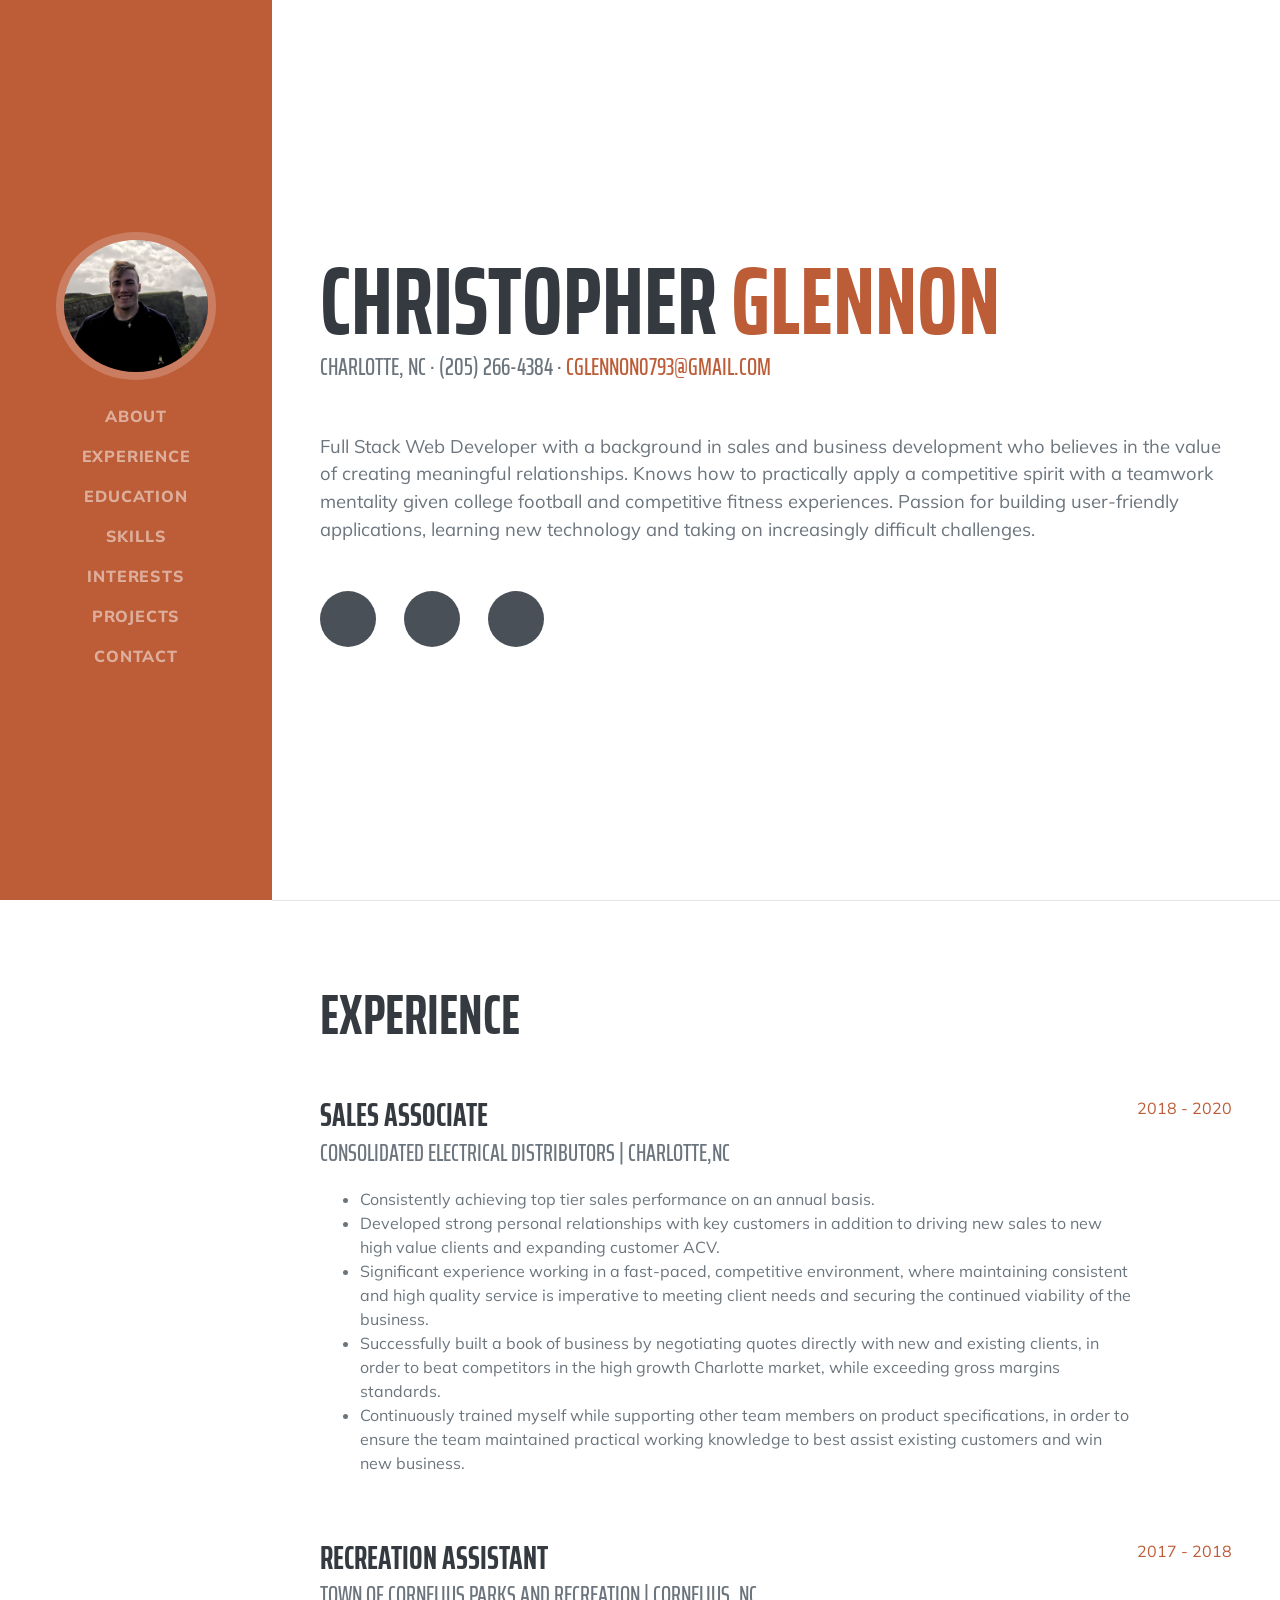
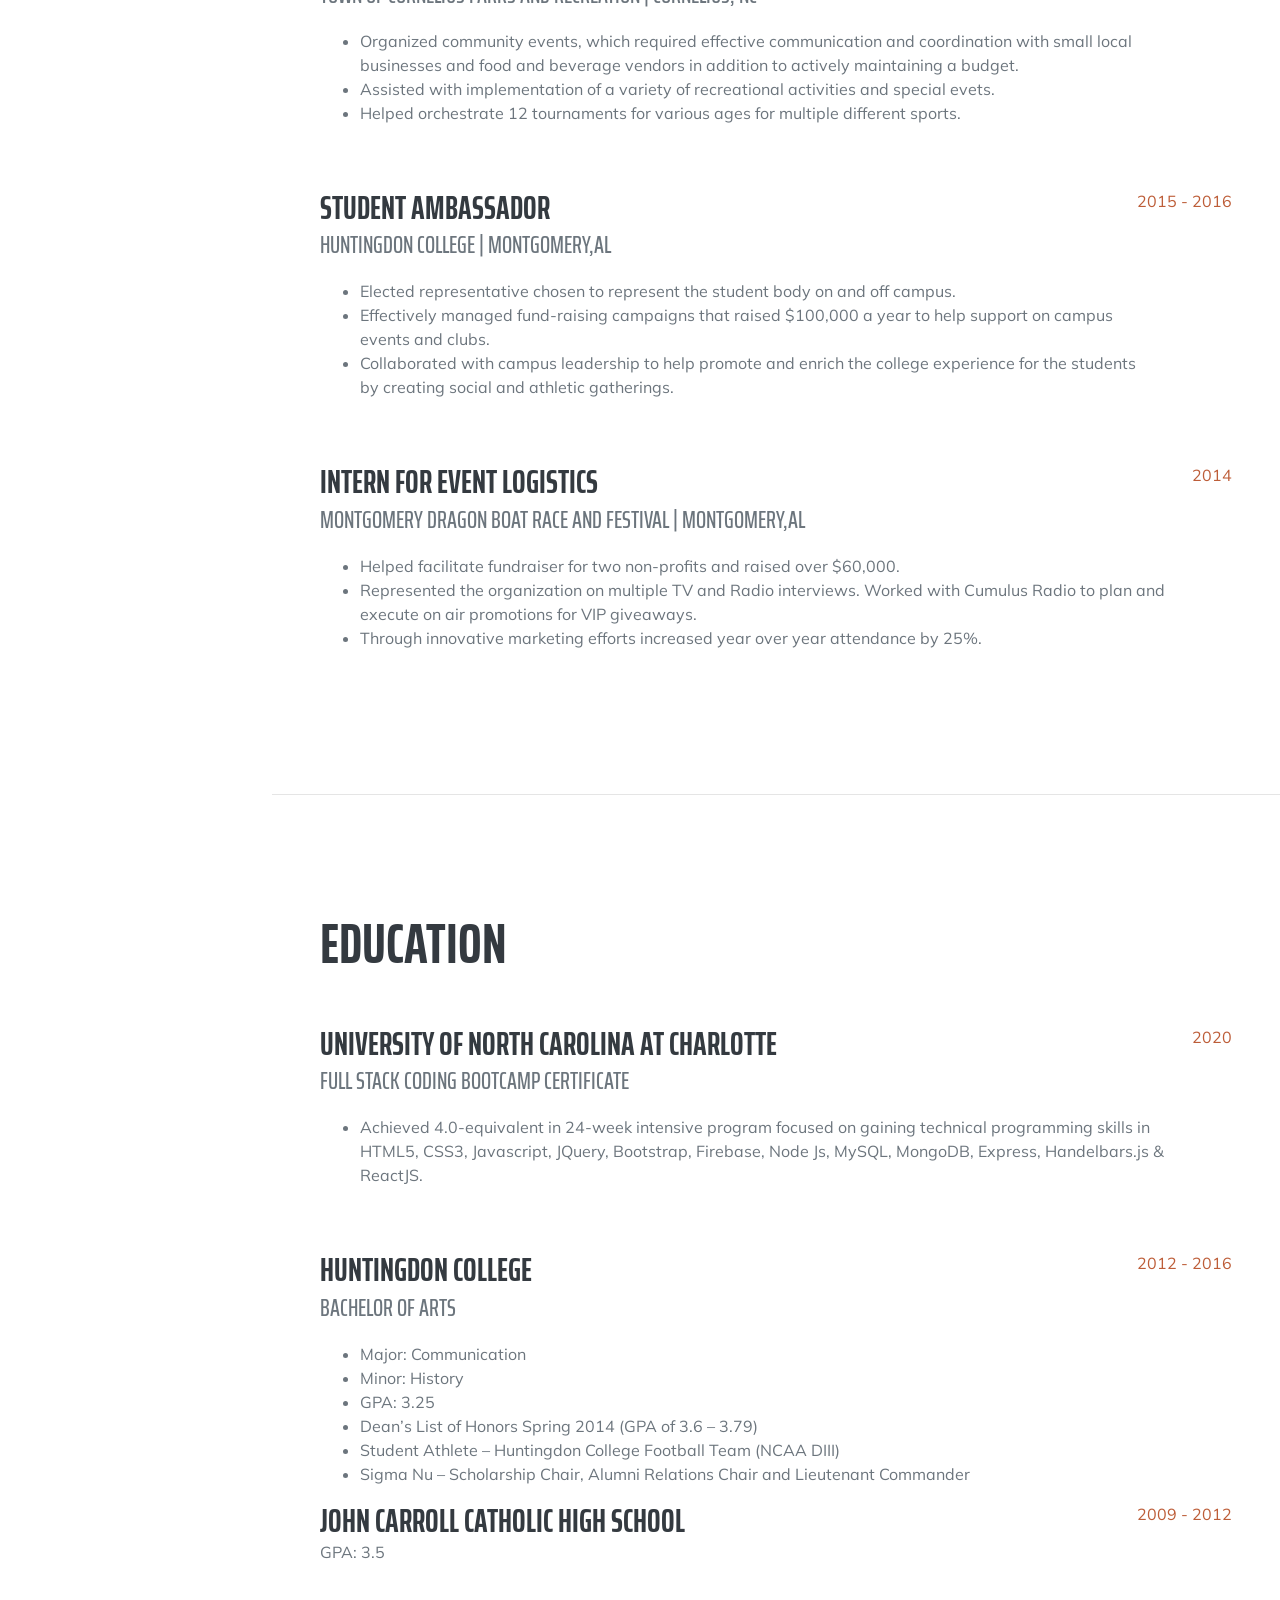
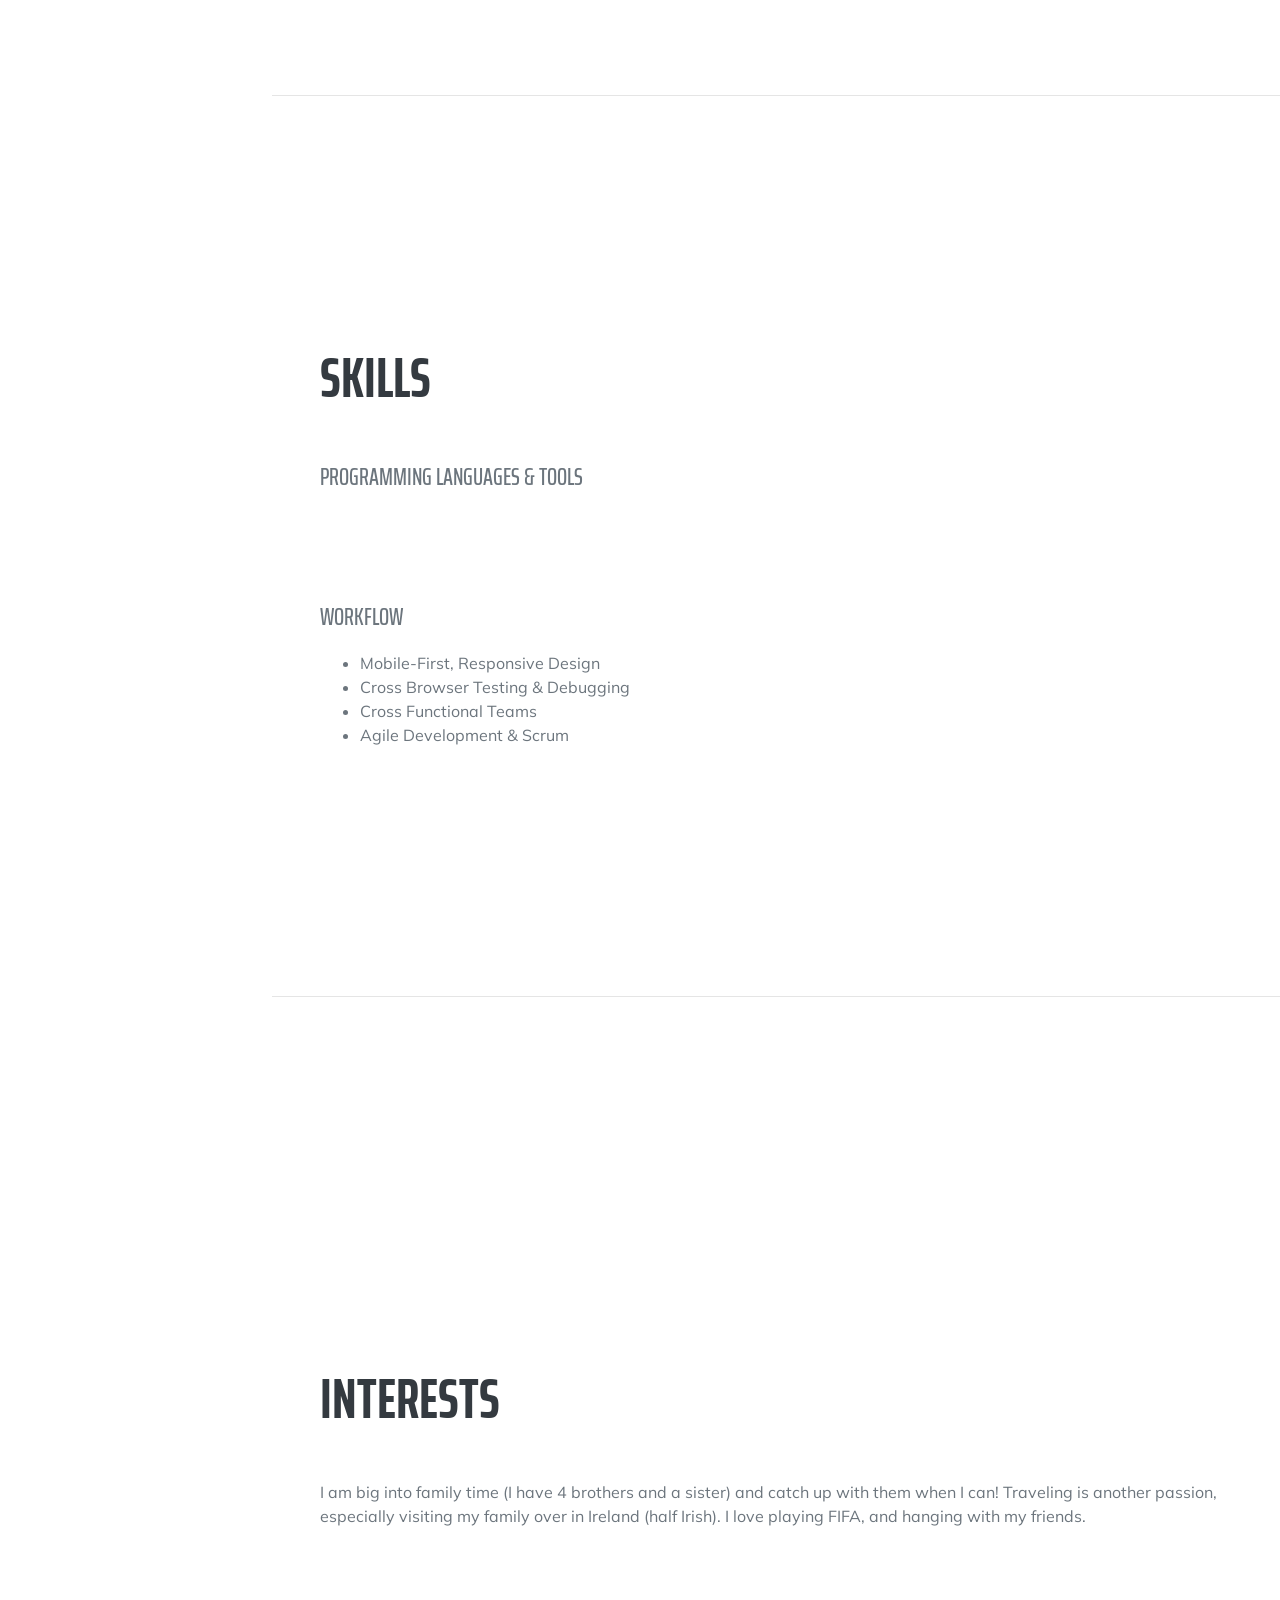
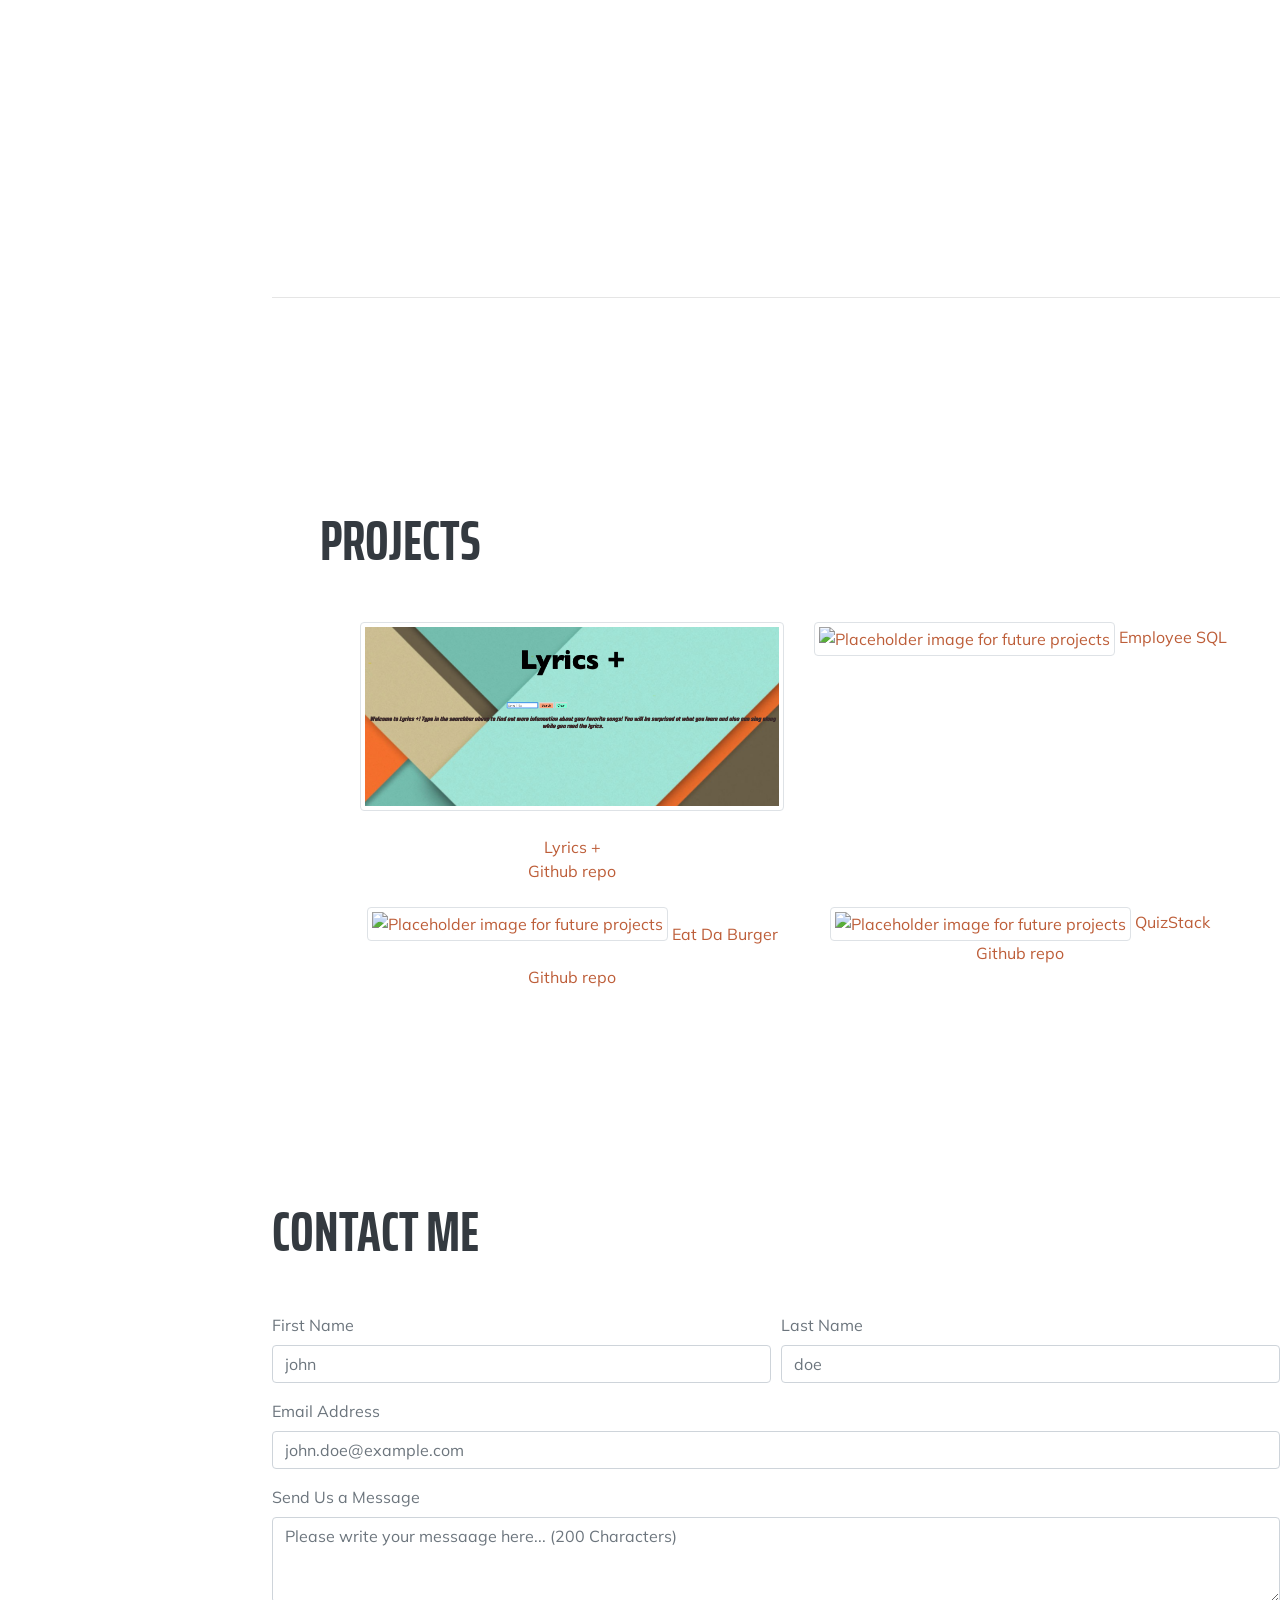
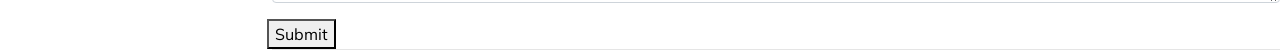
==== index.html @ 77a73cbc "changed paragraph's to list format" ====
<!DOCTYPE html>
<html lang="en">

<head>
    <meta charset="utf-8" />
    <meta name="viewport" content="width=device-width, initial-scale=1, shrink-to-fit=no" />
    <meta name="description" content="" />
    <meta name="author" content="" />
    <title>Resume - Start Bootstrap Theme</title>
    <link rel="icon" type="image/x-icon" href="assets/img/laptop.ico" />
    <!-- Font Awesome icons (free version)-->
    <script src="https://use.fontawesome.com/releases/v5.13.0/js/all.js" crossorigin="anonymous"></script>
    <!-- Google fonts-->
    <link href="https://fonts.googleapis.com/css?family=Saira+Extra+Condensed:500,700" rel="stylesheet"
        type="text/css" />
    <link href="https://fonts.googleapis.com/css?family=Muli:400,400i,800,800i" rel="stylesheet" type="text/css" />
    <!-- Core theme CSS (includes Bootstrap)-->
    <link href="css/styles.css" rel="stylesheet" />
    <!--Dev Icons-->
    <link rel="stylesheet" href="https://cdn.jsdelivr.net/gh/konpa/devicon@master/devicon.min.css">

</head>

<body id="page-top">
    <!-- Navigation-->
    <nav class="navbar navbar-expand-lg navbar-dark bg-primary fixed-top" id="sideNav">
        <a class="navbar-brand js-scroll-trigger" href="#page-top">
            <span class="d-block d-lg-none">Christopher Glennon</span>
            <span class="d-none d-lg-block"><img class="img-fluid img-profile rounded-circle mx-auto mb-2"
                    src="assets/img/cliffs.png" alt="" /></span>
        </a>
        <button class="navbar-toggler" type="button" data-toggle="collapse" data-target="#navbarSupportedContent"
            aria-controls="navbarSupportedContent" aria-expanded="false" aria-label="Toggle navigation"><span
                class="navbar-toggler-icon"></span></button>
        <div class="collapse navbar-collapse" id="navbarSupportedContent">
            <ul class="navbar-nav">
                <li class="nav-item"><a class="nav-link js-scroll-trigger" href="#about">About</a></li>
                <li class="nav-item"><a class="nav-link js-scroll-trigger" href="#experience">Experience</a></li>
                <li class="nav-item"><a class="nav-link js-scroll-trigger" href="#education">Education</a></li>
                <li class="nav-item"><a class="nav-link js-scroll-trigger" href="#skills">Skills</a></li>
                <li class="nav-item"><a class="nav-link js-scroll-trigger" href="#interests">Interests</a></li>
                <li class="nav-item"><a class="nav-link js-scroll-trigger" href="#projects">Projects</a></li>
                <li class="nav-item"><a class="nav-link js-scroll-trigger" href="#contactme">Contact</a></li>
            </ul>
        </div>
    </nav>
    <!-- Page Content-->
    <div class="container-fluid p-0">
        <!-- About-->
        <section class="resume-section" id="about">
            <div class="resume-section-content">
                <h1 class="mb-0">
                    Christopher
                    <span class="text-primary">Glennon</span>
                </h1>
                <div class="subheading mb-5">
                    Charlotte, NC · (205) 266-4384 ·
                    <a href="mailto:name@email.com">cglennon0793@gmail.com</a>
                </div>
                <p class="lead mb-5">Full Stack Web Developer with a background in sales and business development who believes in the value of creating meaningful relationships. Knows how to practically apply a competitive spirit with a teamwork mentality given college football and competitive fitness experiences. Passion for building user-friendly applications, learning new technology and taking on increasingly difficult challenges.
                </p>
                <div class="social-icons">
                    <a class="social-icon" href="https://www.linkedin.com/in/christopher-glennon-1660a1a3/"><i
                            class="fab fa-linkedin-in"></i></a>
                    <a class="social-icon" href="https://github.com/cglennon924"><i class="fab fa-github"></i></a>
                    <a class="social-icon" href="https://www.facebook.com/christopher.glennon.10"><i
                            class="fab fa-facebook-f"></i></a>
                </div>
            </div>
        </section>
        <hr class="m-0" />
        <!-- Experience-->
        <section class="resume-section" id="experience">
            <div class="resume-section-content">
                <h2 class="mb-5">Experience</h2>
                <div class="d-flex flex-column flex-md-row justify-content-between mb-5">
                    <div class="flex-grow-1">
                        <h3 class="mb-0">Sales Associate</h3>
                        <div class="subheading mb-3">Consolidated Electrical Distributors | Charlotte,NC</div>
                        <ul>
                        <li>Consistently achieving top tier sales performance on an annual basis.</li>
                        <li>Developed strong personal relationships with key customers in addition to driving new sales to new high value clients and expanding customer ACV.</li>
                        <li>Significant experience working in a fast-paced, competitive environment, where maintaining consistent and high quality service is imperative to meeting client needs and securing the continued viability of the business.</li>
                        <li>Successfully built a book of business by negotiating quotes directly with new and existing clients, in order to beat competitors in the high growth Charlotte market, while exceeding gross margins standards.</li>
                        <li>Continuously trained myself while supporting other team members on product specifications, in order to ensure the team maintained practical working knowledge to best assist existing customers and win new business.</li>                           
                        </ul>
                    </div>
                    <div class="flex-shrink-0"><span class="text-primary">2018 - 2020</span></div>
                </div>
                <div class="d-flex flex-column flex-md-row justify-content-between mb-5">
                    <div class="flex-grow-1">
                        <h3 class="mb-0">Recreation Assistant</h3>
                        <div class="subheading mb-3">Town of Cornelius Parks and Recreation | Cornelius, NC</div>
                        <ul>
                            <li>Organized community events, which required effective communication and coordination with small local businesses and food and beverage vendors in addition to actively maintaining a budget.</li>
                            <li>Assisted with implementation of a variety of recreational activities and special evets.</li>
                            <li>Helped orchestrate 12 tournaments for various ages for multiple different sports.</li>
                        </ul>
                    </div>
                    <div class="flex-shrink-0"><span class="text-primary">2017 - 2018</span></div>
                </div>
                <div class="d-flex flex-column flex-md-row justify-content-between mb-5">
                    <div class="flex-grow-1">
                        <h3 class="mb-0">Student Ambassador</h3>
                        <div class="subheading mb-3">Huntingdon College | Montgomery,AL</div>
                        <ul>
                            <li>Elected representative chosen to represent the student body on and off campus.</li>
                            <li>Effectively managed fund-raising campaigns that raised $100,000 a year to help support on campus events and clubs.</li> 
                            <li>Collaborated with campus leadership to help promote and enrich the college experience for the students by creating social and athletic gatherings.</li> 
                        </ul>
                    </div>
                    <div class="flex-shrink-0"><span class="text-primary">2015 - 2016</span></div>
                </div>
                <div class="d-flex flex-column flex-md-row justify-content-between mb-5">
                    <div class="flex-grow-1">
                        <h3 class="mb-0">Intern for Event Logistics</h3>
                        <div class="subheading mb-3">Montgomery Dragon Boat Race and Festival | Montgomery,AL</div>
                        <ul>
                            <li>Helped facilitate fundraiser for two non-profits and raised over $60,000.</li> 
                            <li>Represented the organization on multiple TV and Radio interviews. Worked with Cumulus Radio to plan and execute on air promotions for VIP giveaways.</li> 
                            <li>Through innovative marketing efforts increased year over year attendance by 25%.</li>
                        </ul>
                    </div>
                    <div class="flex-shrink-0"><span class="text-primary">2014</span></div>
                </div>
            </div>
        </section>
        <hr class="m-0" />
        <!-- Education-->
        <section class="resume-section" id="education">
            <div class="resume-section-content">
                <h2 class="mb-5">Education</h2>
                <div class="d-flex flex-column flex-md-row justify-content-between mb-5">
                    <div class="flex-grow-1">
                        <h3 class="mb-0">University of North Carolina at Charlotte</h3>
                        <div class="subheading mb-3">Full Stack Coding Bootcamp Certificate</div>
                       <ul>
                           <li>Achieved 4.0-equivalent in 24-week intensive program focused on gaining technical programming skills in HTML5, CSS3, Javascript, JQuery, Bootstrap, Firebase, Node Js, MySQL, MongoDB, Express, Handelbars.js & ReactJS. 
                        </li>
                       </ul>
                    </div>
                    <div class="flex-shrink-0"><span class="text-primary">2020</span></div>
                </div>
                <div class="d-flex flex-column flex-md-row justify-content-between">
                    <div class="flex-grow-1">
                        <h3 class="mb-0">Huntingdon College</h3>
                        <div class="subheading mb-3">Bachelor of Arts</div>
                            <p> <ul>
                            <li>Major: Communication</li>
                            <li>Minor: History</li>
                            <li>GPA: 3.25</li>
                            <li>Dean’s List of Honors Spring 2014 (GPA of 3.6 – 3.79)</li>
                            <li>Student Athlete – Huntingdon College Football Team (NCAA DIII)</li>
                           <li>Sigma Nu – Scholarship Chair, Alumni Relations Chair and Lieutenant Commander</li>
                            </ul>
                            </p>
                        
                    </div>
                    <div class="flex-shrink-0"><span class="text-primary">2012 - 2016</span></div>
                </div>
                <div class="d-flex flex-column flex-md-row justify-content-between">
                    <div class="flex-grow-1">
                        <h3 class="mb-0">John Carroll Catholic High School</h3>
                        <p>GPA: 3.5</p>
                    </div>
                    <div class="flex-shrink-0"><span class="text-primary">2009 - 2012</span></div>
                </div>
            </div>
        </section>
        <hr class="m-0" />
        <!-- Skills-->
        <section class="resume-section" id="skills">
            <div class="resume-section-content">
                <h2 class="mb-5">Skills</h2>
                <div class="subheading mb-3">Programming Languages & Tools</div>
                <ul class="list-inline dev-icons">
                    <li class="list-inline-item"><i class="fab fa-html5"></i></li>
                    <li class="list-inline-item"><i class="fab fa-css3-alt"></i></li>
                    <li class="list-inline-item"><i class="fab fa-js-square"></i></li>
                    <li class="list-inline-item"><i class="devicon-sequelize-plain"></i></li>
                    <li class="list-inline-item"><i class="fab fa-react"></i></li>
                    <li class="list-inline-item"><i class="fab fa-node-js"></i></li>
                    <li class="list-inline-item"><i class="devicon-mysql-plain"></i></li>
                    <li class="list-inline-item"><i class="fab fa-bootstrap"></i></li>
                    <li class="list-inline-item"><i class="fab fa-git"></i></li>
                    <li class="list-inline-item"><i class="fab fa-github"></i></li>
                    <li class="list-inline-item"><i class="fab fa-npm"></i></li>
                    <li class="list-inline-item"><i class="devicon-mongodb-plain"></i></li>
                    <li class="list-inline-item"><i class="devicon-jquery-plain"></i></li>
                    <li class="list-inline-item"><i class="devicon-heroku-original"></i></li>
                    <li class="list-inline-item"><i class="devicon-handlebars-plain"></i></li>
                    <li class="list-inline-item"><i class="devicon-express-original"></i></li>
                </ul>
                <div class="subheading mb-3">Workflow</div>
                <ul class="fa-ul mb-0">
                    <li>
                        <span class="fa-li"><i class="fas fa-check"></i></span>
                        Mobile-First, Responsive Design
                    </li>
                    <li>
                        <span class="fa-li"><i class="fas fa-check"></i></span>
                        Cross Browser Testing & Debugging
                    </li>
                    <li>
                        <span class="fa-li"><i class="fas fa-check"></i></span>
                        Cross Functional Teams
                    </li>
                    <li>
                        <span class="fa-li"><i class="fas fa-check"></i></span>
                        Agile Development & Scrum
                    </li>
                </ul>
            </div>
        </section>
        <hr class="m-0" />
        <!-- Interests-->
        <section class="resume-section" id="interests">
            <div class="resume-section-content">
                <h2 class="mb-5">Interests</h2>
                <p></p>
                <p class="mb-0">I am big into family time (I have 4 brothers and a sister) and catch up with them when I can! Traveling is another passion, especially visiting my family over in Ireland (half Irish). I love playing FIFA, and hanging with my friends.
                </p>
            </div>
        </section>
        <hr class="m-0" />
        <!-- Projects-->
        <section class="resume-section" id="projects">
            <div class="resume-section-content">
                <h2 class="mb-5">Projects</h2>
                <ul class="fa-ul mb-0">
                    <!-- Set up 3 rows, 2 columns each with a picture in each spot -->
                    <div class="row">
                        <div class="col-md-6 text-center">
                            <a href="https://cglennon924.github.io/Project-1/" target="_blank">
                                <img src="assets/img/readMe1.png" alt="Lryics + screenshot"
                                    class="mb-4 img-thumbnail" />
                                Lyrics +
                            <br>
                            <a href="https://github.com/cglennon924/Project-1">Github repo</a>
                            </a>
                        </div>
                        <div class="col-md-6 text-center">
                            <a href="https://github.com/cglennon924/Employee-SQL" target="_blank">
                                <img src="https://user-images.githubusercontent.com/63322716/84333679-6e0f6680-ab5e-11ea-8b3a-0990135421e1.png"
                                    alt="Placeholder image for future projects" class="img-thumbnail" />
                                Employee SQL
                            </a>
                        </div>
                    </div>
                    <br />
                    <div class="row">
                        <div class="col-md-6 text-center">
                            <a href="https://fierce-ravine-95275.herokuapp.com/" target="_blank">
                                <img src="https://user-images.githubusercontent.com/63322716/84605351-9652da00-ae6a-11ea-83c3-39db317d027b.png"
                                    alt="Placeholder image for future projects" class="mb-4 img-thumbnail" />
                                Eat Da Burger
                            </a>
                            <br>
                            <a href="https://github.com/cglennon924/burger">Github repo</a>
                        </div>
                        <div class="col-md-6 text-center">
                            <a href="https://quiz-stack.herokuapp.com/" target="_blank">
                                <img src="https://user-images.githubusercontent.com/61035701/84941802-e078cd00-b0af-11ea-8e78-26b7d132af23.png"
                                    alt="Placeholder image for future projects" class="img-thumbnail" />
                                QuizStack
                            </a>
                            <br>
                            <a href="https://github.com/cglennon924/QuizStack">Github repo</a>
                        </div>
                    </div>
                </ul>
        </section>
        <!--Contact Me Form-->
        <section class="contact-section" id="contactme">
            <div class="contact-section-content">
                <h2 class="mb-5">Contact Me</h2>
                <!--Contact Me Header with Background Styling-->

                <header class="contact-background">
                    <div class="overlay"></div>

                    <!-- Contact Me Title-->



                    <!--Contact Me Form-->

                    <form class="contact-me">
                        <div class="form-row">
                            <div class="form-group text-left col-md-6">
                                <label for="inputEmail4"> First Name</label>
                                <input type="text" class="form-control" id="inputEmail4" placeholder="john">
                            </div>
                            <div class="form-group text-left col-md-6">
                                <label for="inputPassword4">Last Name</label>
                                <input type="text" class="form-control" id="inputPassword4" placeholder="doe">
                            </div>
                            <div class="form-group text-left col-md-12">
                                <label for="inputAddress">Email Address</label>
                                <input type="text" class="form-control" id="inputAddress"
                                    placeholder="john.doe@example.com">
                            </div>
                            <div class="form-group col-md-12">
                                <label for="inputAddress">Send Us a Message</label>
                                <textarea class="form-control" rows="3" id="inputAddress"
                                    placeholder="Please write your messaage here... (200 Characters)"></textarea>
                            </div>
                            <button type="button" class="button-contact">Submit</button>
                    </form>
                </header>
            </div>
        </section>
        <hr class="m-0" />
    </div>
    <!-- Bootstrap core JS-->
    <script src="https://cdnjs.cloudflare.com/ajax/libs/jquery/3.5.1/jquery.min.js"></script>
    <script src="https://stackpath.bootstrapcdn.com/bootstrap/4.5.0/js/bootstrap.bundle.min.js"></script>
    <!-- Third party plugin JS-->
    <script src="https://cdnjs.cloudflare.com/ajax/libs/jquery-easing/1.4.1/jquery.easing.min.js"></script>
    <!-- Core theme JS-->
    <script src="js/scripts.js"></script>
</body>

</html>
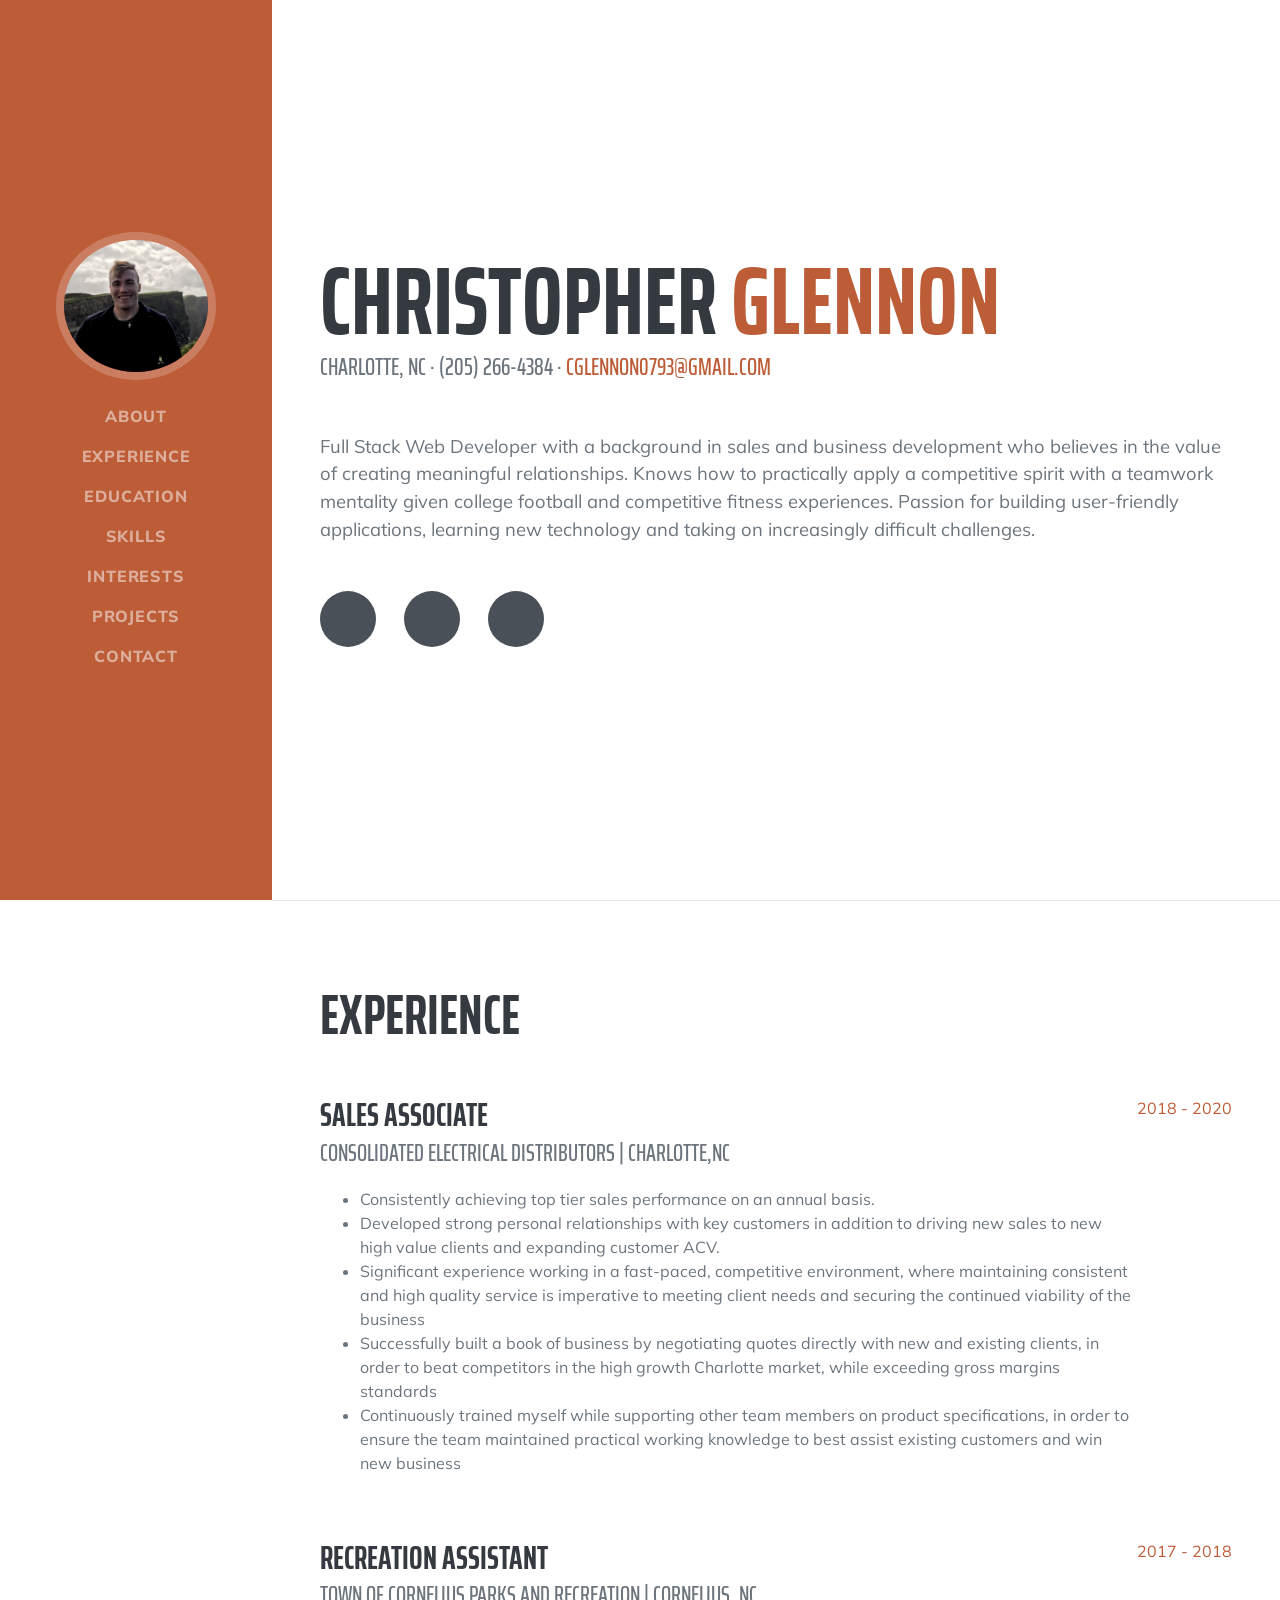
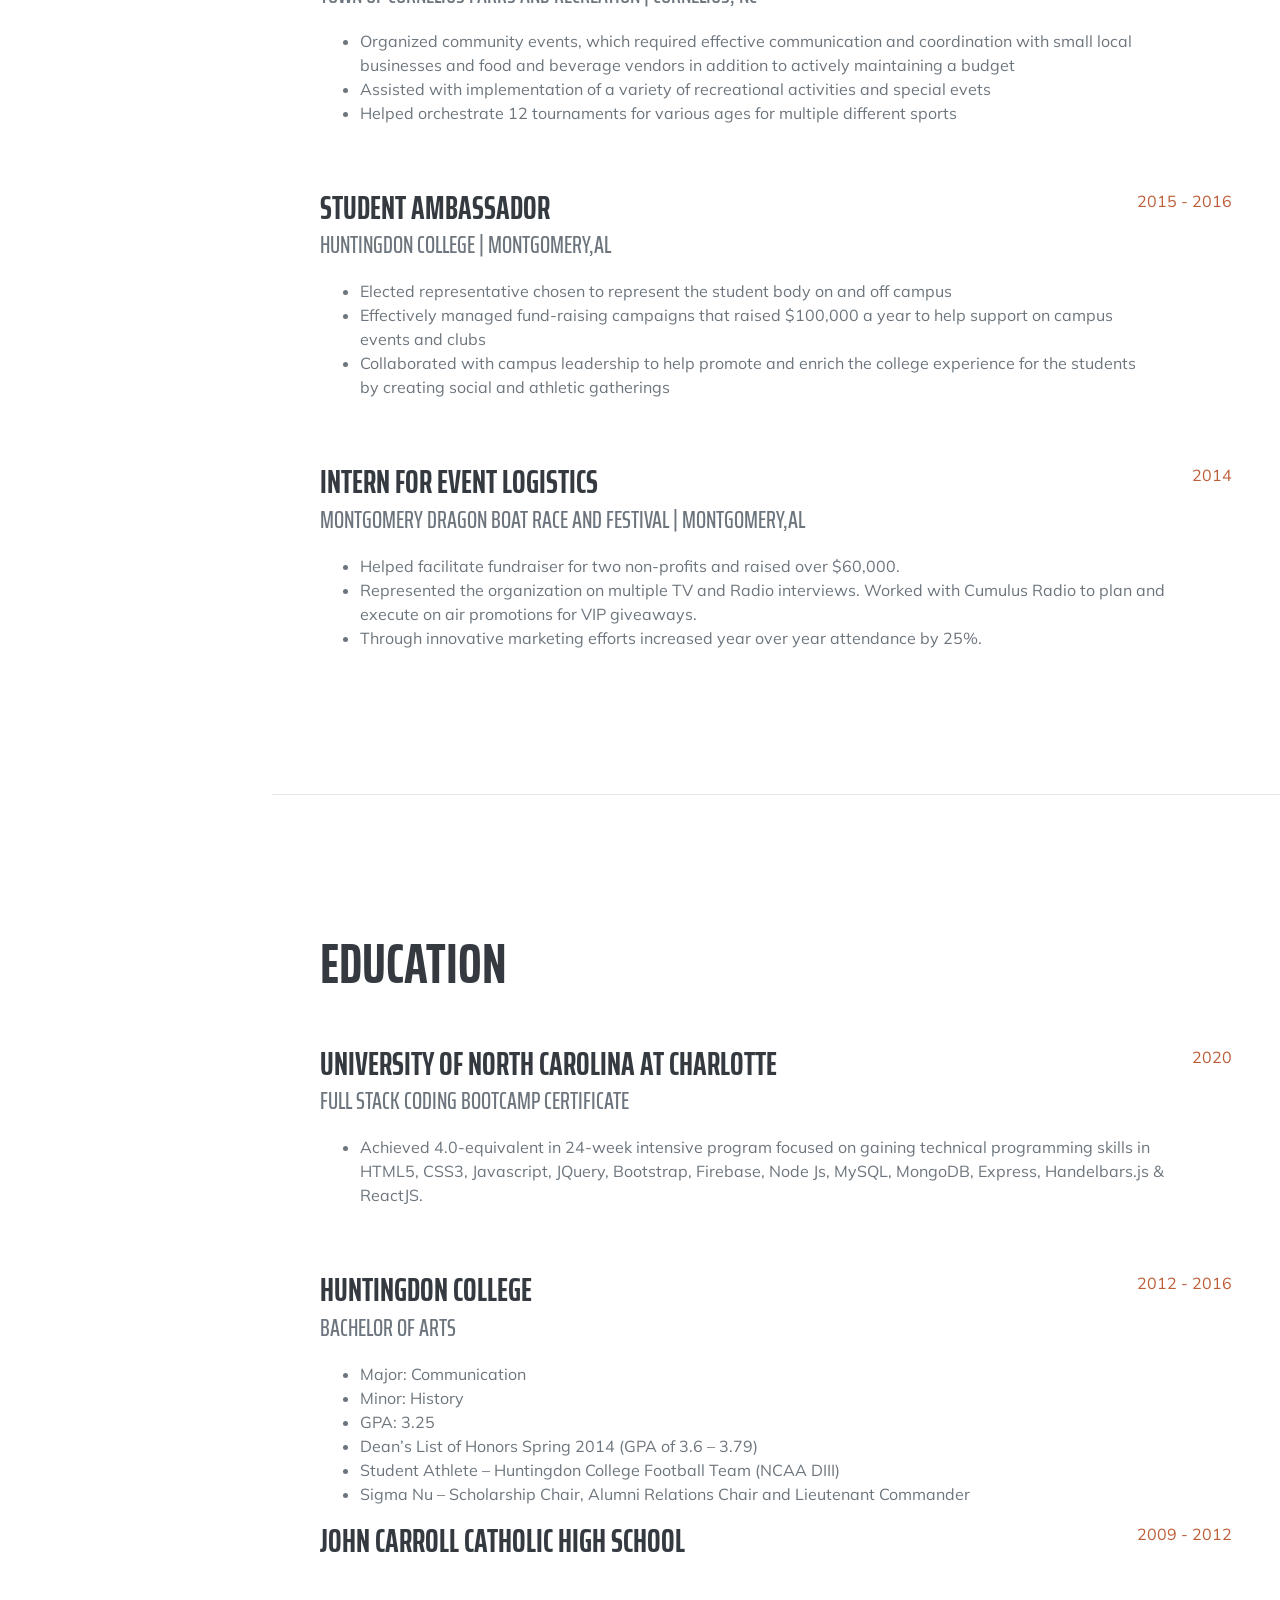
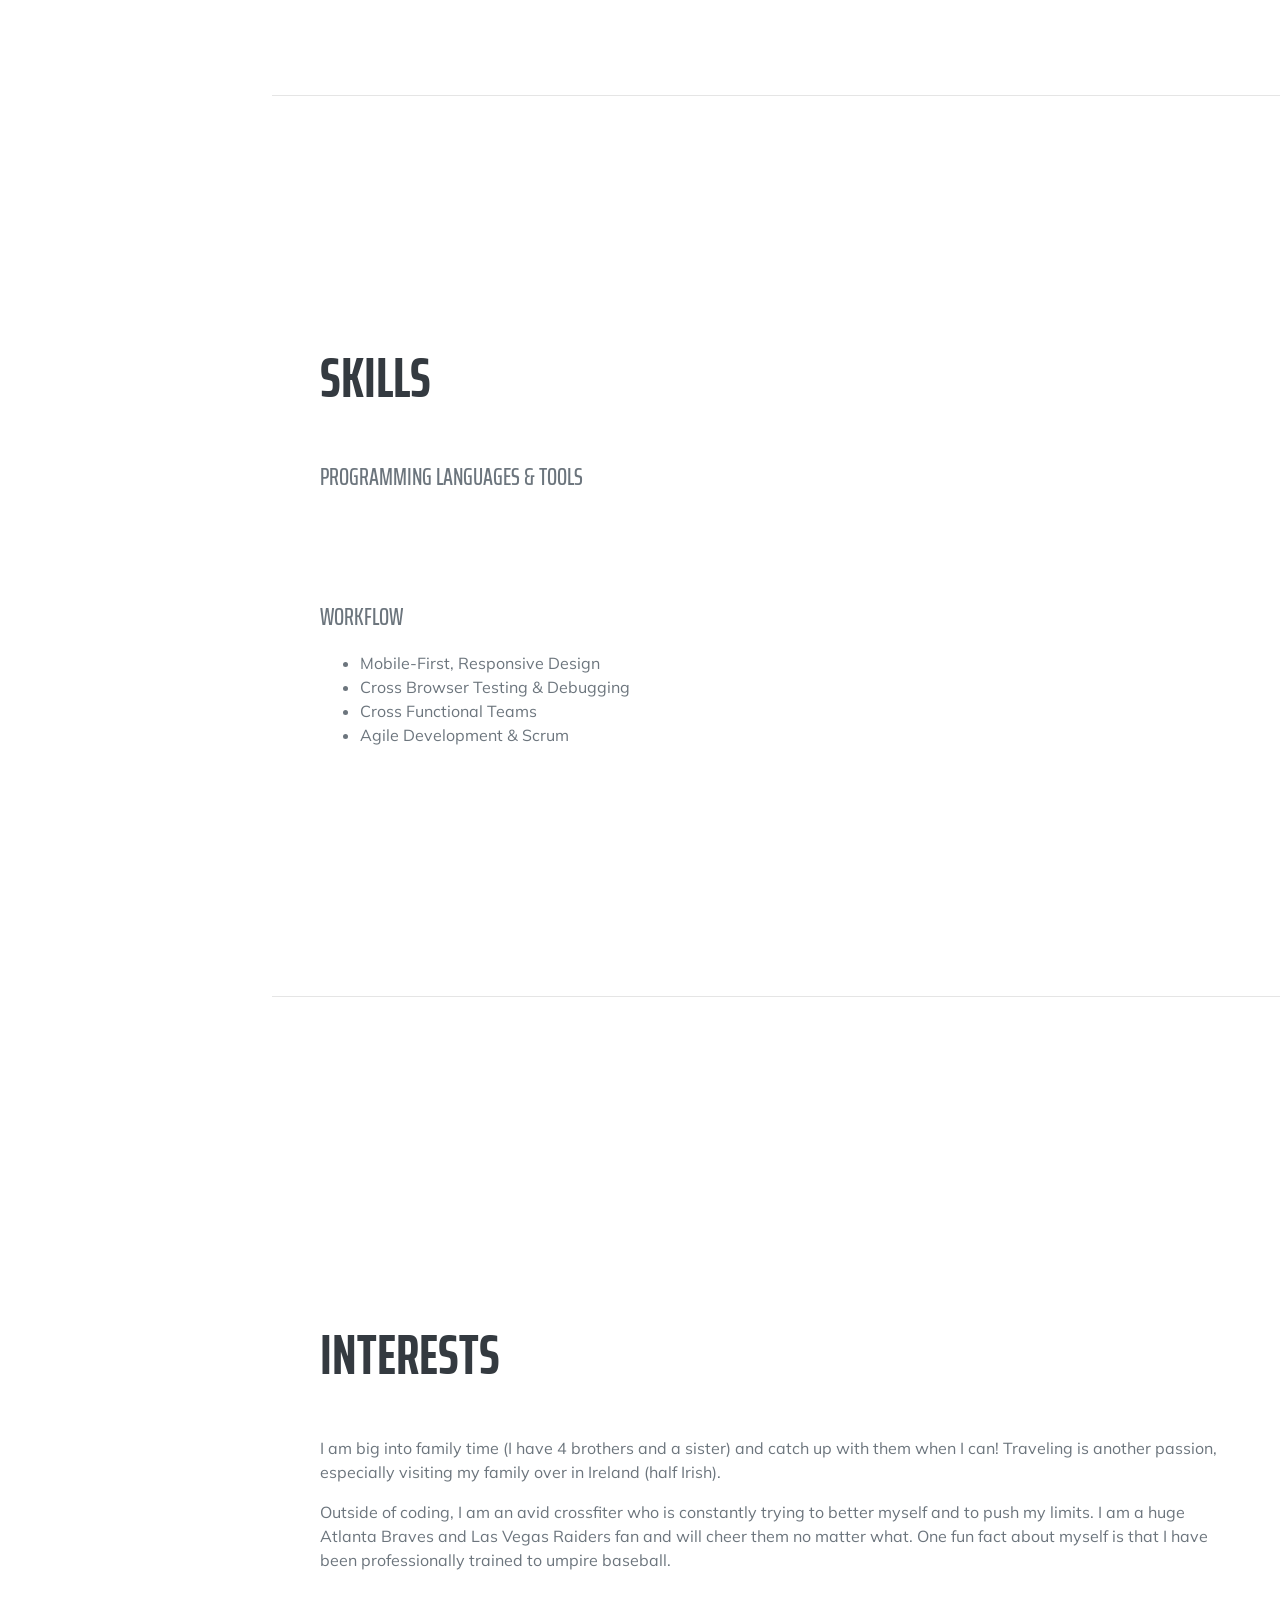
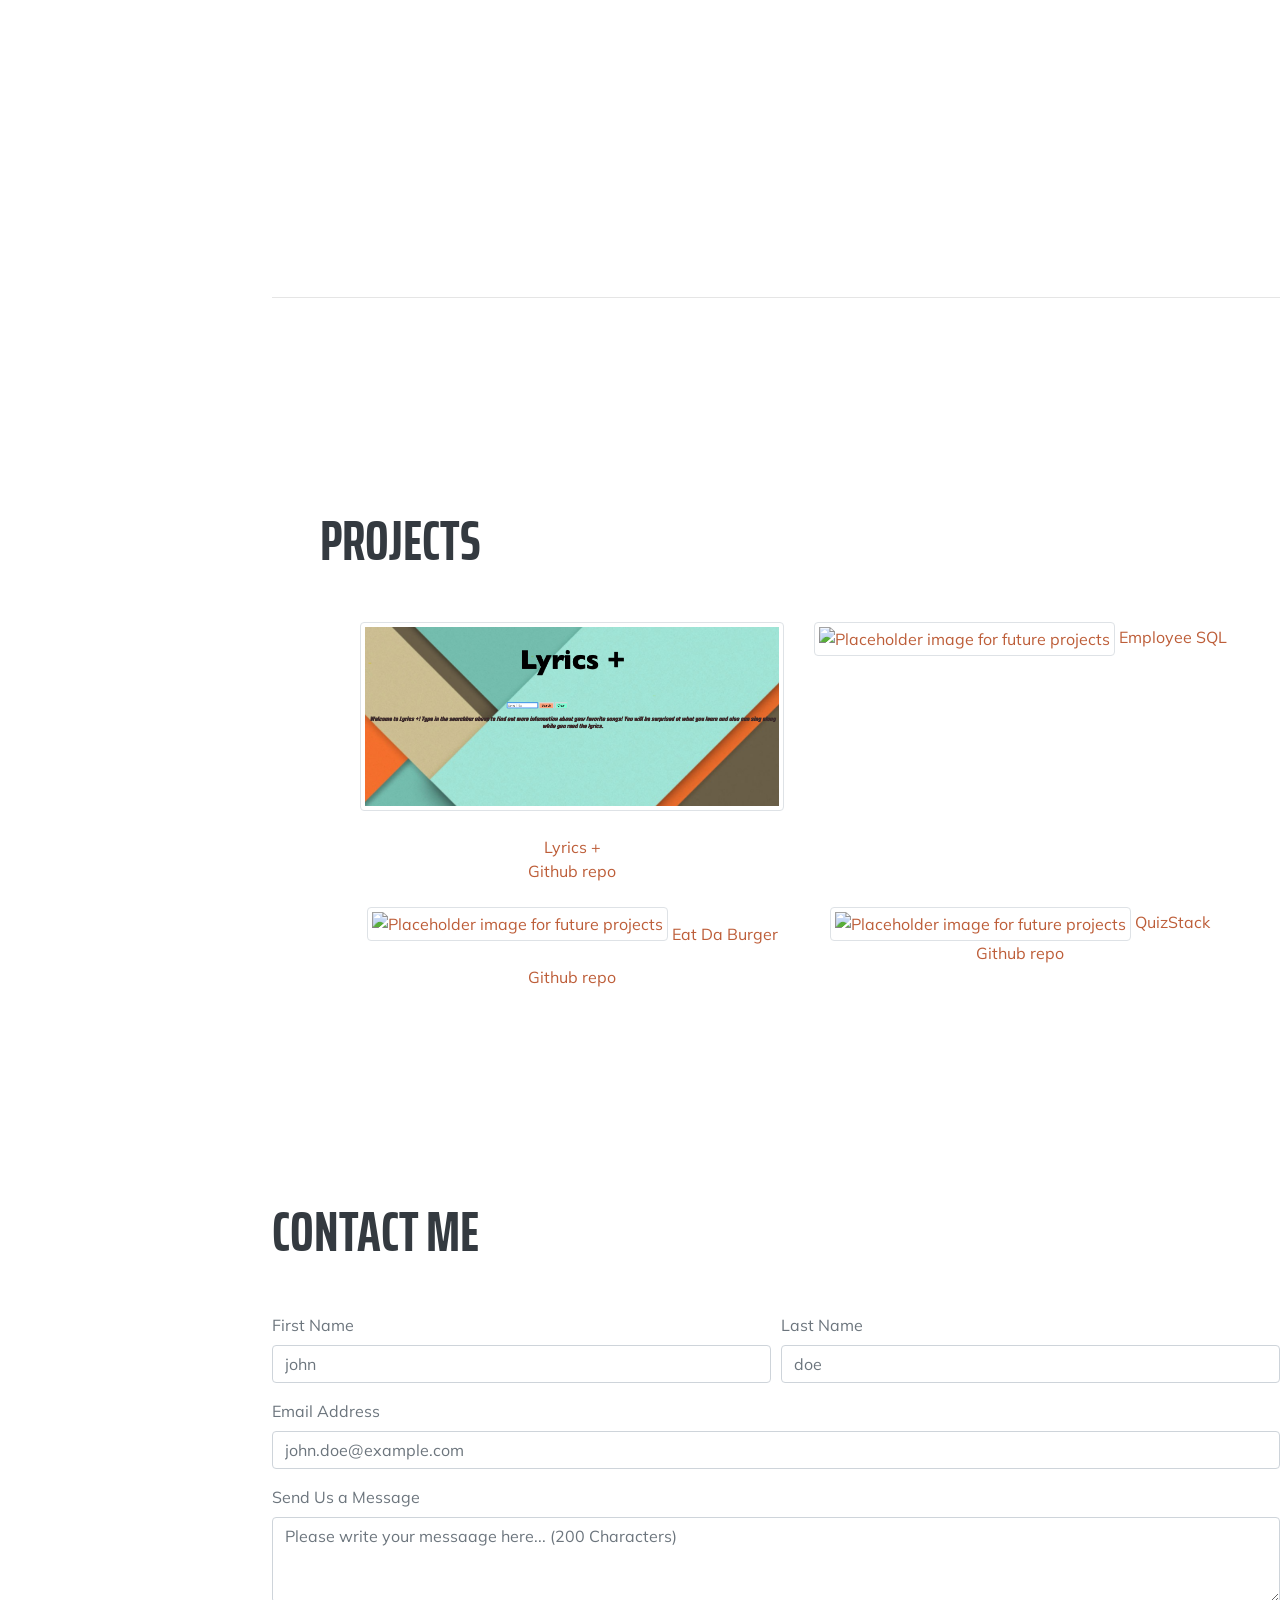
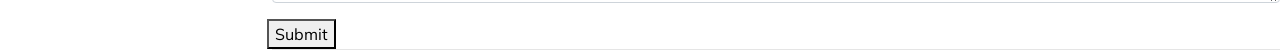
==== commit 6dcabb94: "updated interest section" ====
--- a/index.html
+++ b/index.html
@@ -80,9 +80,9 @@
                         <ul>
                         <li>Consistently achieving top tier sales performance on an annual basis.</li>
                         <li>Developed strong personal relationships with key customers in addition to driving new sales to new high value clients and expanding customer ACV.</li>
-                        <li>Significant experience working in a fast-paced, competitive environment, where maintaining consistent and high quality service is imperative to meeting client needs and securing the continued viability of the business.</li>
-                        <li>Successfully built a book of business by negotiating quotes directly with new and existing clients, in order to beat competitors in the high growth Charlotte market, while exceeding gross margins standards.</li>
-                        <li>Continuously trained myself while supporting other team members on product specifications, in order to ensure the team maintained practical working knowledge to best assist existing customers and win new business.</li>                           
+                        <li>Significant experience working in a fast-paced, competitive environment, where maintaining consistent and high quality service is imperative to meeting client needs and securing the continued viability of the business</li>
+                        <li>Successfully built a book of business by negotiating quotes directly with new and existing clients, in order to beat competitors in the high growth Charlotte market, while exceeding gross margins standards</li>
+                        <li>Continuously trained myself while supporting other team members on product specifications, in order to ensure the team maintained practical working knowledge to best assist existing customers and win new business</li>                           
                         </ul>
                     </div>
                     <div class="flex-shrink-0"><span class="text-primary">2018 - 2020</span></div>
@@ -92,9 +92,9 @@
                         <h3 class="mb-0">Recreation Assistant</h3>
                         <div class="subheading mb-3">Town of Cornelius Parks and Recreation | Cornelius, NC</div>
                         <ul>
-                            <li>Organized community events, which required effective communication and coordination with small local businesses and food and beverage vendors in addition to actively maintaining a budget.</li>
-                            <li>Assisted with implementation of a variety of recreational activities and special evets.</li>
-                            <li>Helped orchestrate 12 tournaments for various ages for multiple different sports.</li>
+                            <li>Organized community events, which required effective communication and coordination with small local businesses and food and beverage vendors in addition to actively maintaining a budget</li>
+                            <li>Assisted with implementation of a variety of recreational activities and special evets</li>
+                            <li>Helped orchestrate 12 tournaments for various ages for multiple different sports</li>
                         </ul>
                     </div>
                     <div class="flex-shrink-0"><span class="text-primary">2017 - 2018</span></div>
@@ -104,9 +104,9 @@
                         <h3 class="mb-0">Student Ambassador</h3>
                         <div class="subheading mb-3">Huntingdon College | Montgomery,AL</div>
                         <ul>
-                            <li>Elected representative chosen to represent the student body on and off campus.</li>
-                            <li>Effectively managed fund-raising campaigns that raised $100,000 a year to help support on campus events and clubs.</li> 
-                            <li>Collaborated with campus leadership to help promote and enrich the college experience for the students by creating social and athletic gatherings.</li> 
+                            <li>Elected representative chosen to represent the student body on and off campus</li>
+                            <li>Effectively managed fund-raising campaigns that raised $100,000 a year to help support on campus events and clubs</li> 
+                            <li>Collaborated with campus leadership to help promote and enrich the college experience for the students by creating social and athletic gatherings</li> 
                         </ul>
                     </div>
                     <div class="flex-shrink-0"><span class="text-primary">2015 - 2016</span></div>
@@ -161,7 +161,6 @@
                 <div class="d-flex flex-column flex-md-row justify-content-between">
                     <div class="flex-grow-1">
                         <h3 class="mb-0">John Carroll Catholic High School</h3>
-                        <p>GPA: 3.5</p>
                     </div>
                     <div class="flex-shrink-0"><span class="text-primary">2009 - 2012</span></div>
                 </div>
@@ -217,8 +216,8 @@
         <section class="resume-section" id="interests">
             <div class="resume-section-content">
                 <h2 class="mb-5">Interests</h2>
-                <p></p>
-                <p class="mb-0">I am big into family time (I have 4 brothers and a sister) and catch up with them when I can! Traveling is another passion, especially visiting my family over in Ireland (half Irish). I love playing FIFA, and hanging with my friends.
+                <p>I am big into family time (I have 4 brothers and a sister) and catch up with them when I can! Traveling is another passion, especially visiting my family over in Ireland (half Irish).</p>
+                <p class="mb-0">Outside of coding, I am an avid crossfiter who is constantly trying to better myself and to push my limits. I am a huge Atlanta Braves and Las Vegas Raiders fan and will cheer them no matter what. One fun fact about myself is that I have been professionally trained to umpire baseball.
                 </p>
             </div>
         </section>
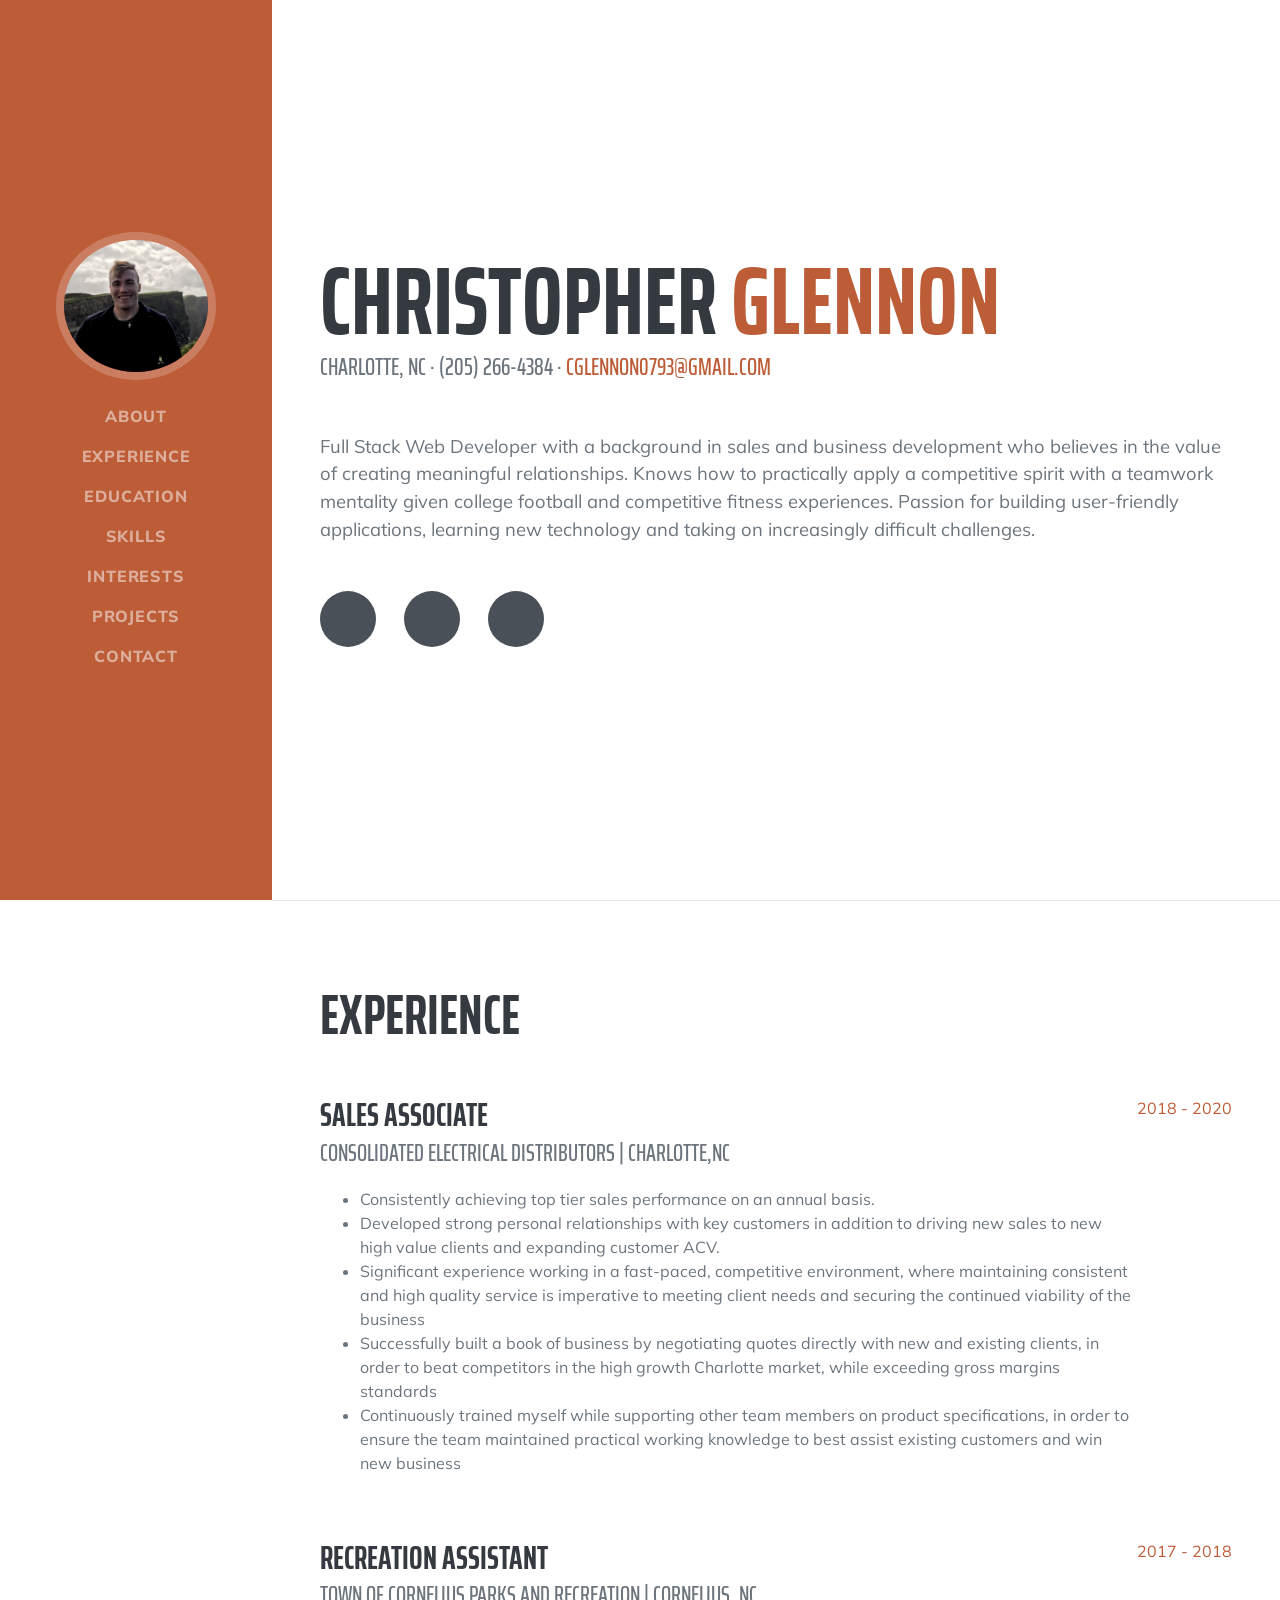
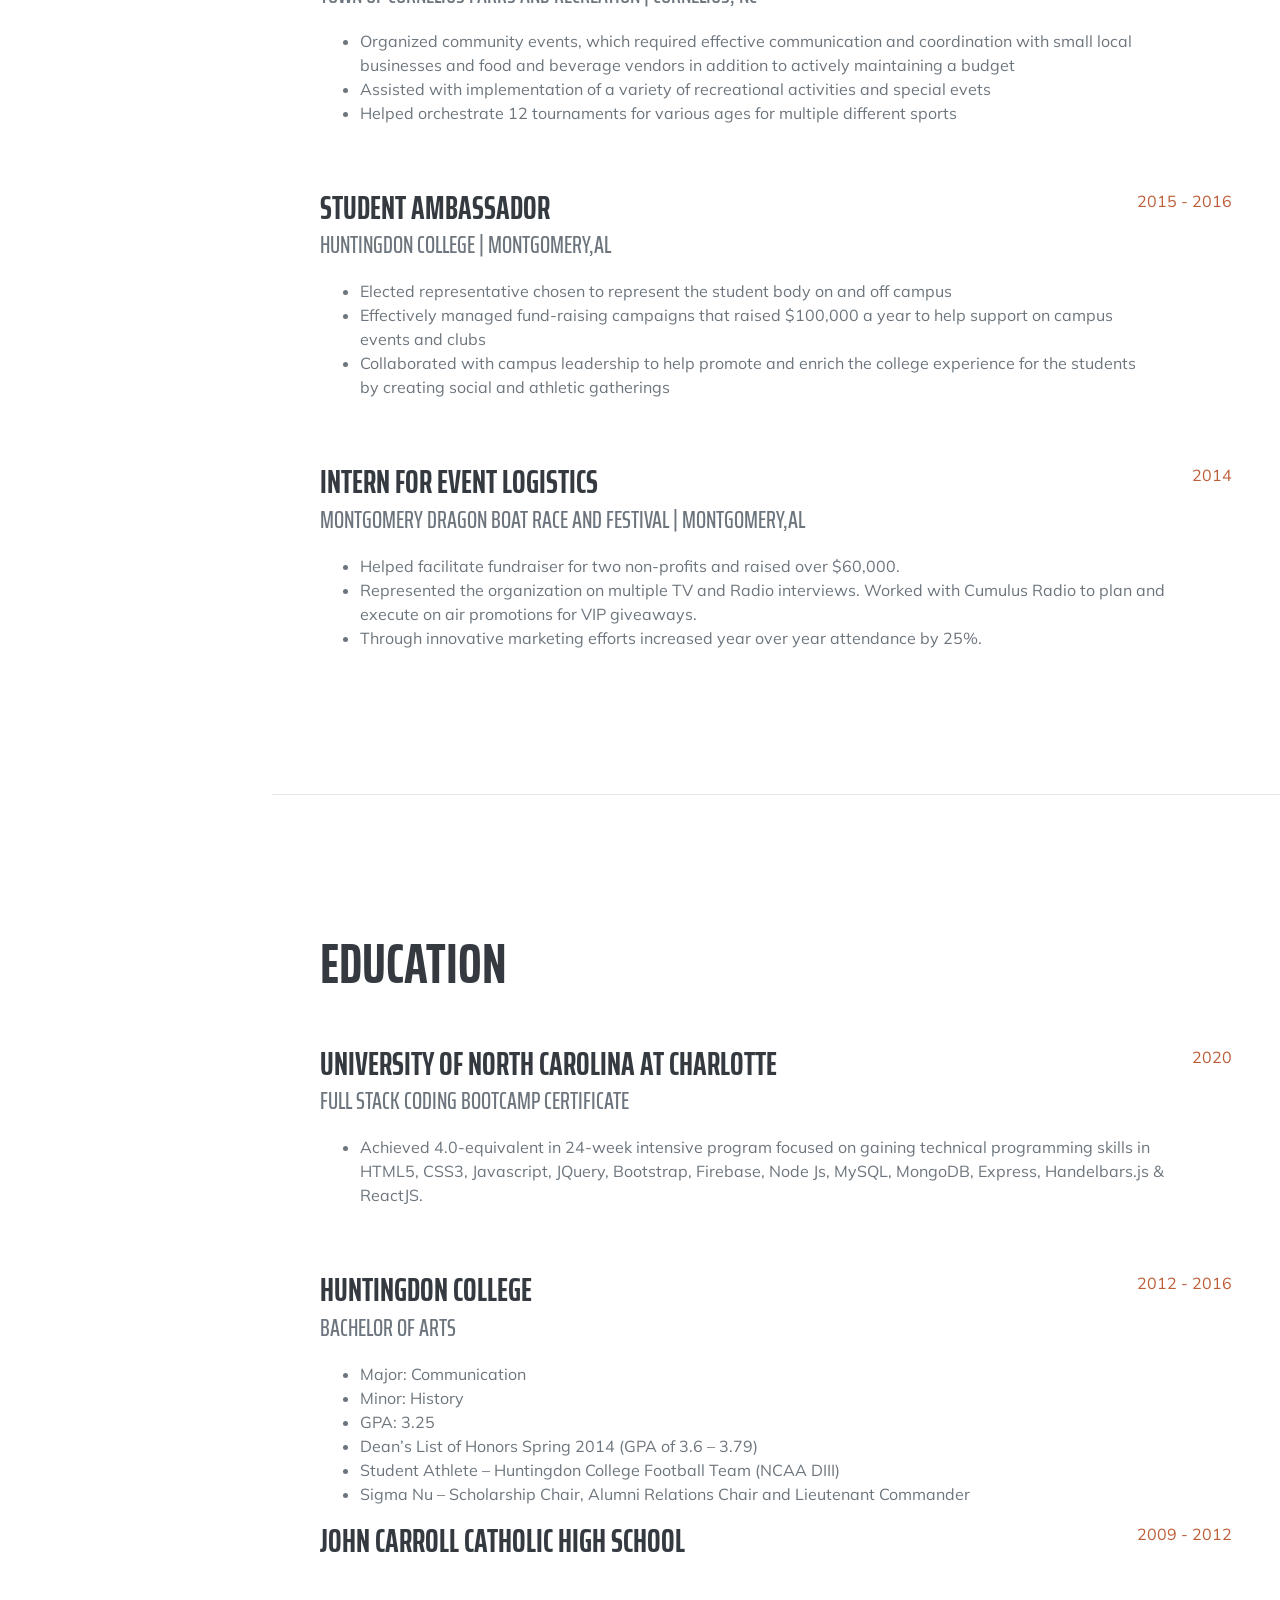
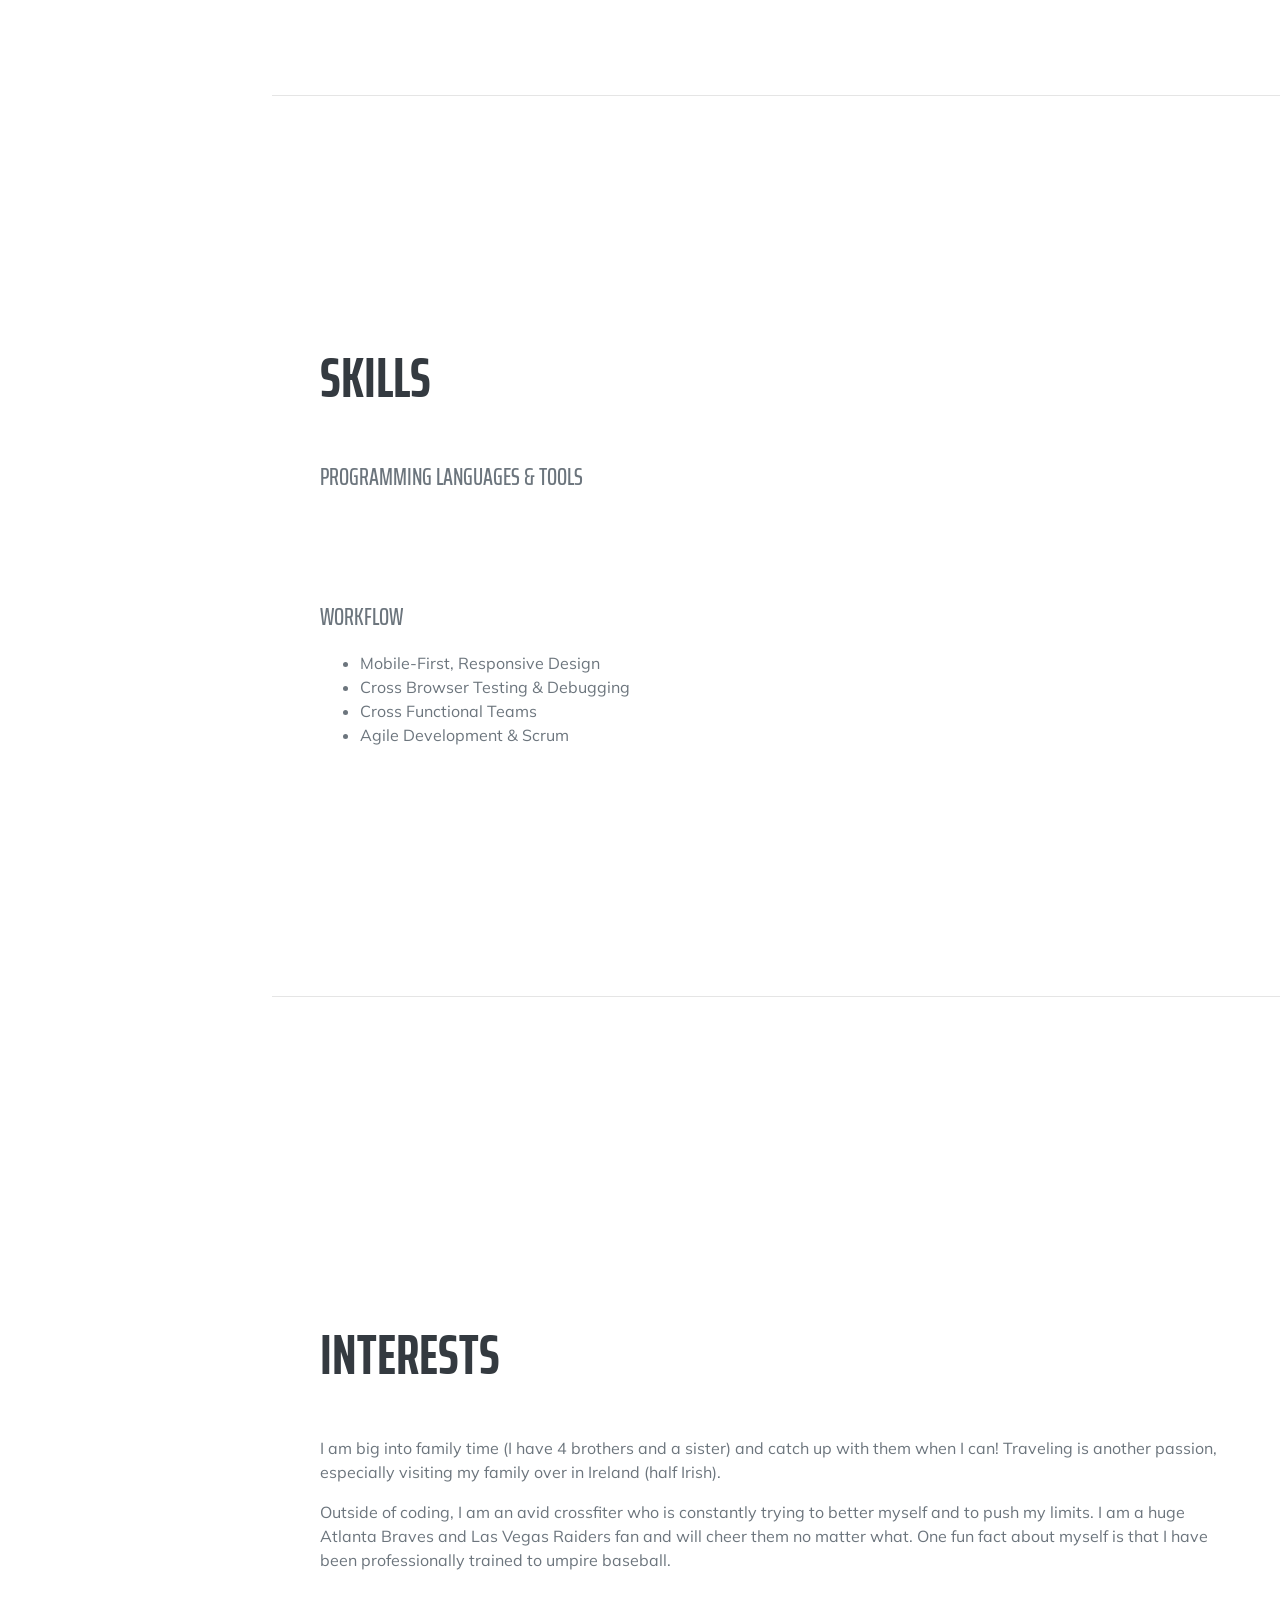
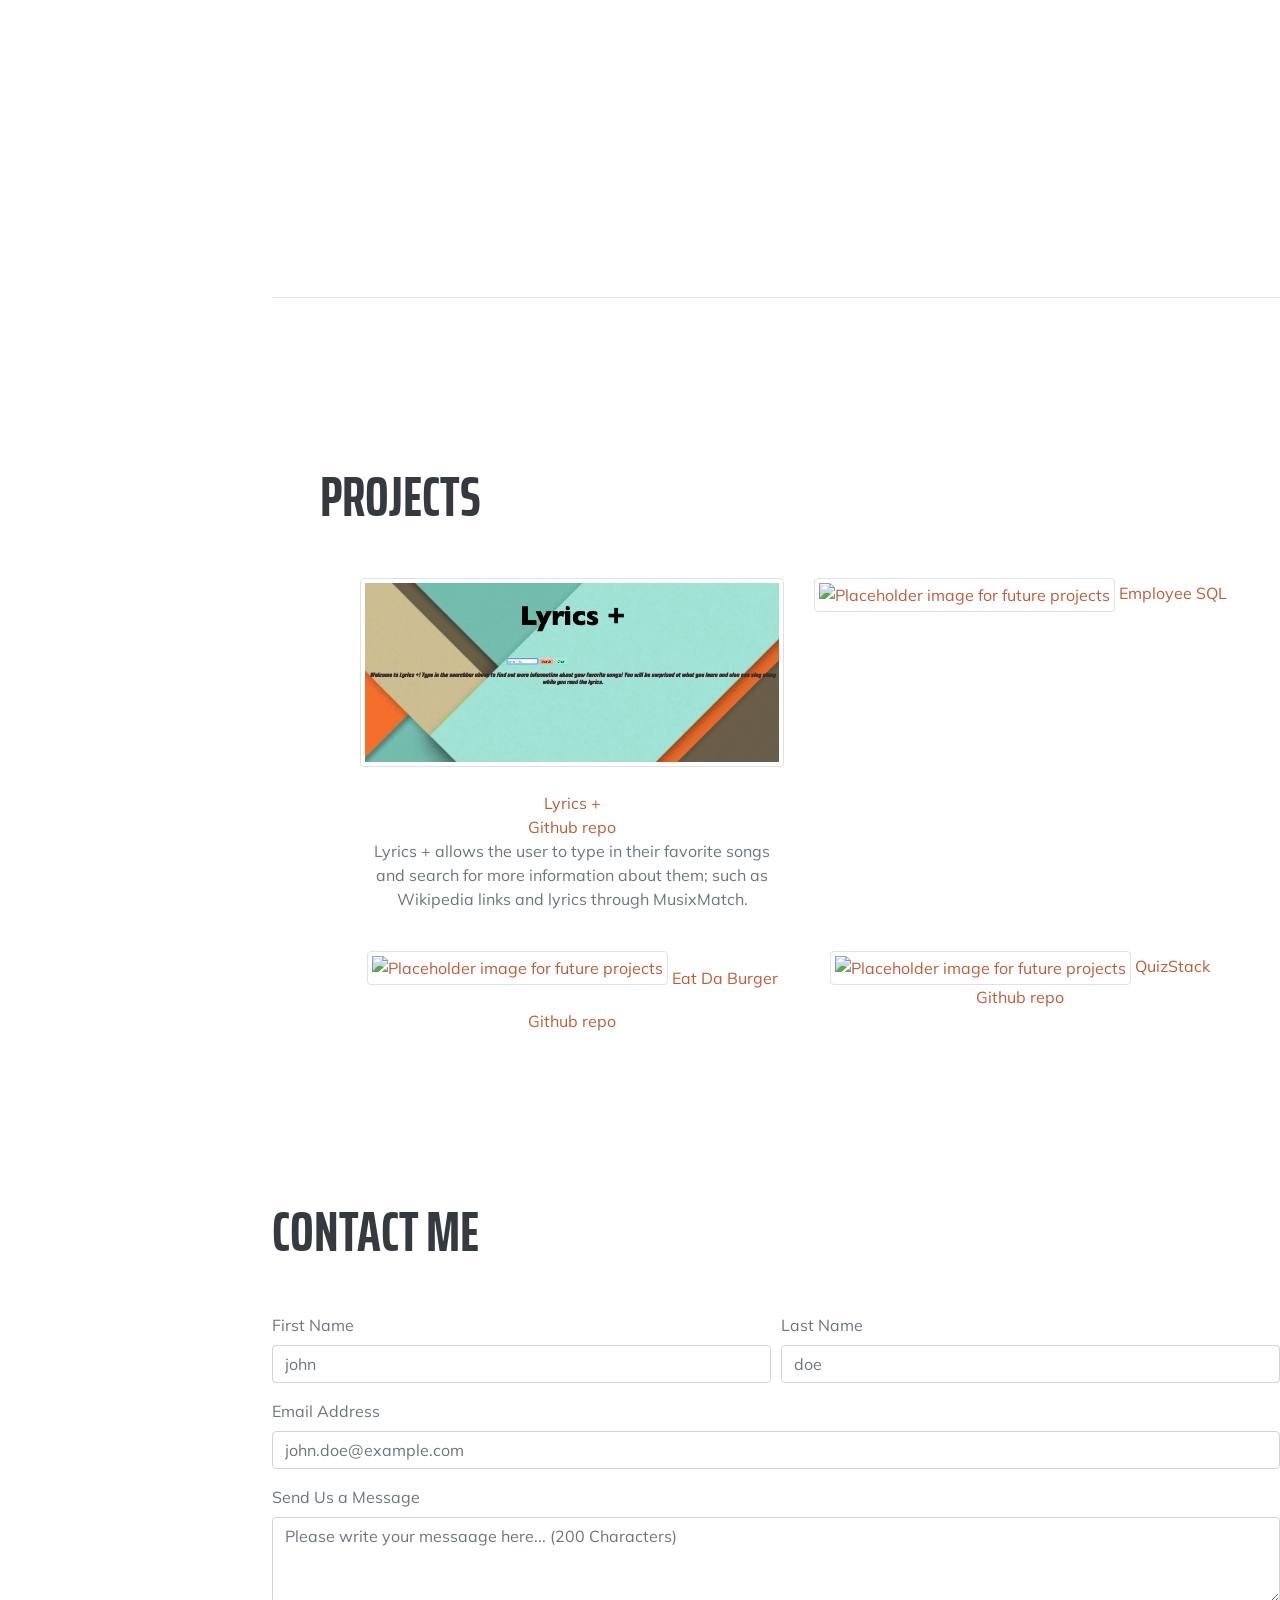
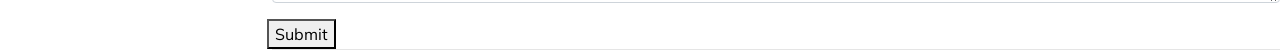
==== commit 89cb6d96: "new email link" ====
--- a/index.html
+++ b/index.html
@@ -55,7 +55,7 @@
                 </h1>
                 <div class="subheading mb-5">
                     Charlotte, NC · (205) 266-4384 ·
-                    <a href="mailto:name@email.com">cglennon0793@gmail.com</a>
+                    <a href="mailto:cglennon0793@gmail.com">cglennon0793@gmail.com</a>
                 </div>
                 <p class="lead mb-5">Full Stack Web Developer with a background in sales and business development who believes in the value of creating meaningful relationships. Knows how to practically apply a competitive spirit with a teamwork mentality given college football and competitive fitness experiences. Passion for building user-friendly applications, learning new technology and taking on increasingly difficult challenges.
                 </p>
@@ -234,9 +234,10 @@
                                 <img src="assets/img/readMe1.png" alt="Lryics + screenshot"
                                     class="mb-4 img-thumbnail" />
                                 Lyrics +
-                            <br>
+                                <br>
                             <a href="https://github.com/cglennon924/Project-1">Github repo</a>
                             </a>
+                            <p>Lyrics + allows the user to type in their favorite songs and search for more information about them; such as Wikipedia links and lyrics through MusixMatch.</p>
                         </div>
                         <div class="col-md-6 text-center">
                             <a href="https://github.com/cglennon924/Employee-SQL" target="_blank">
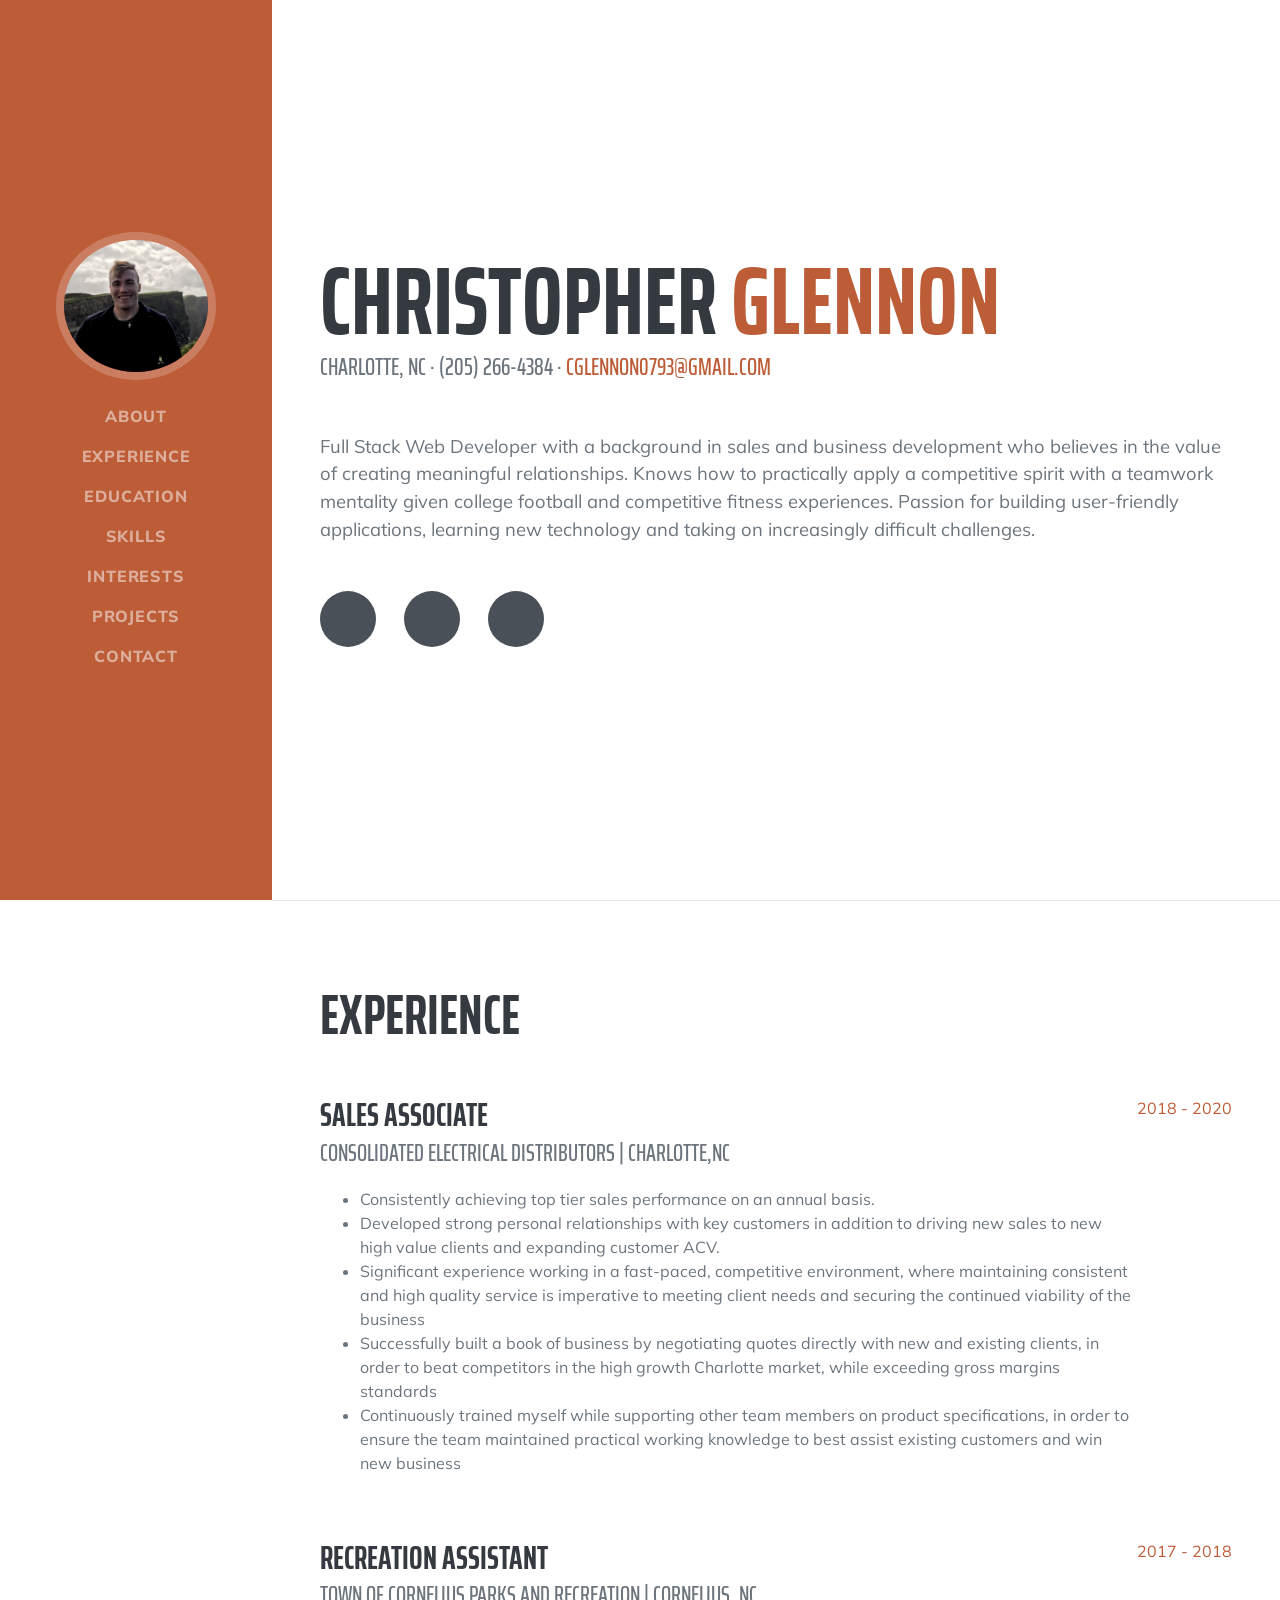
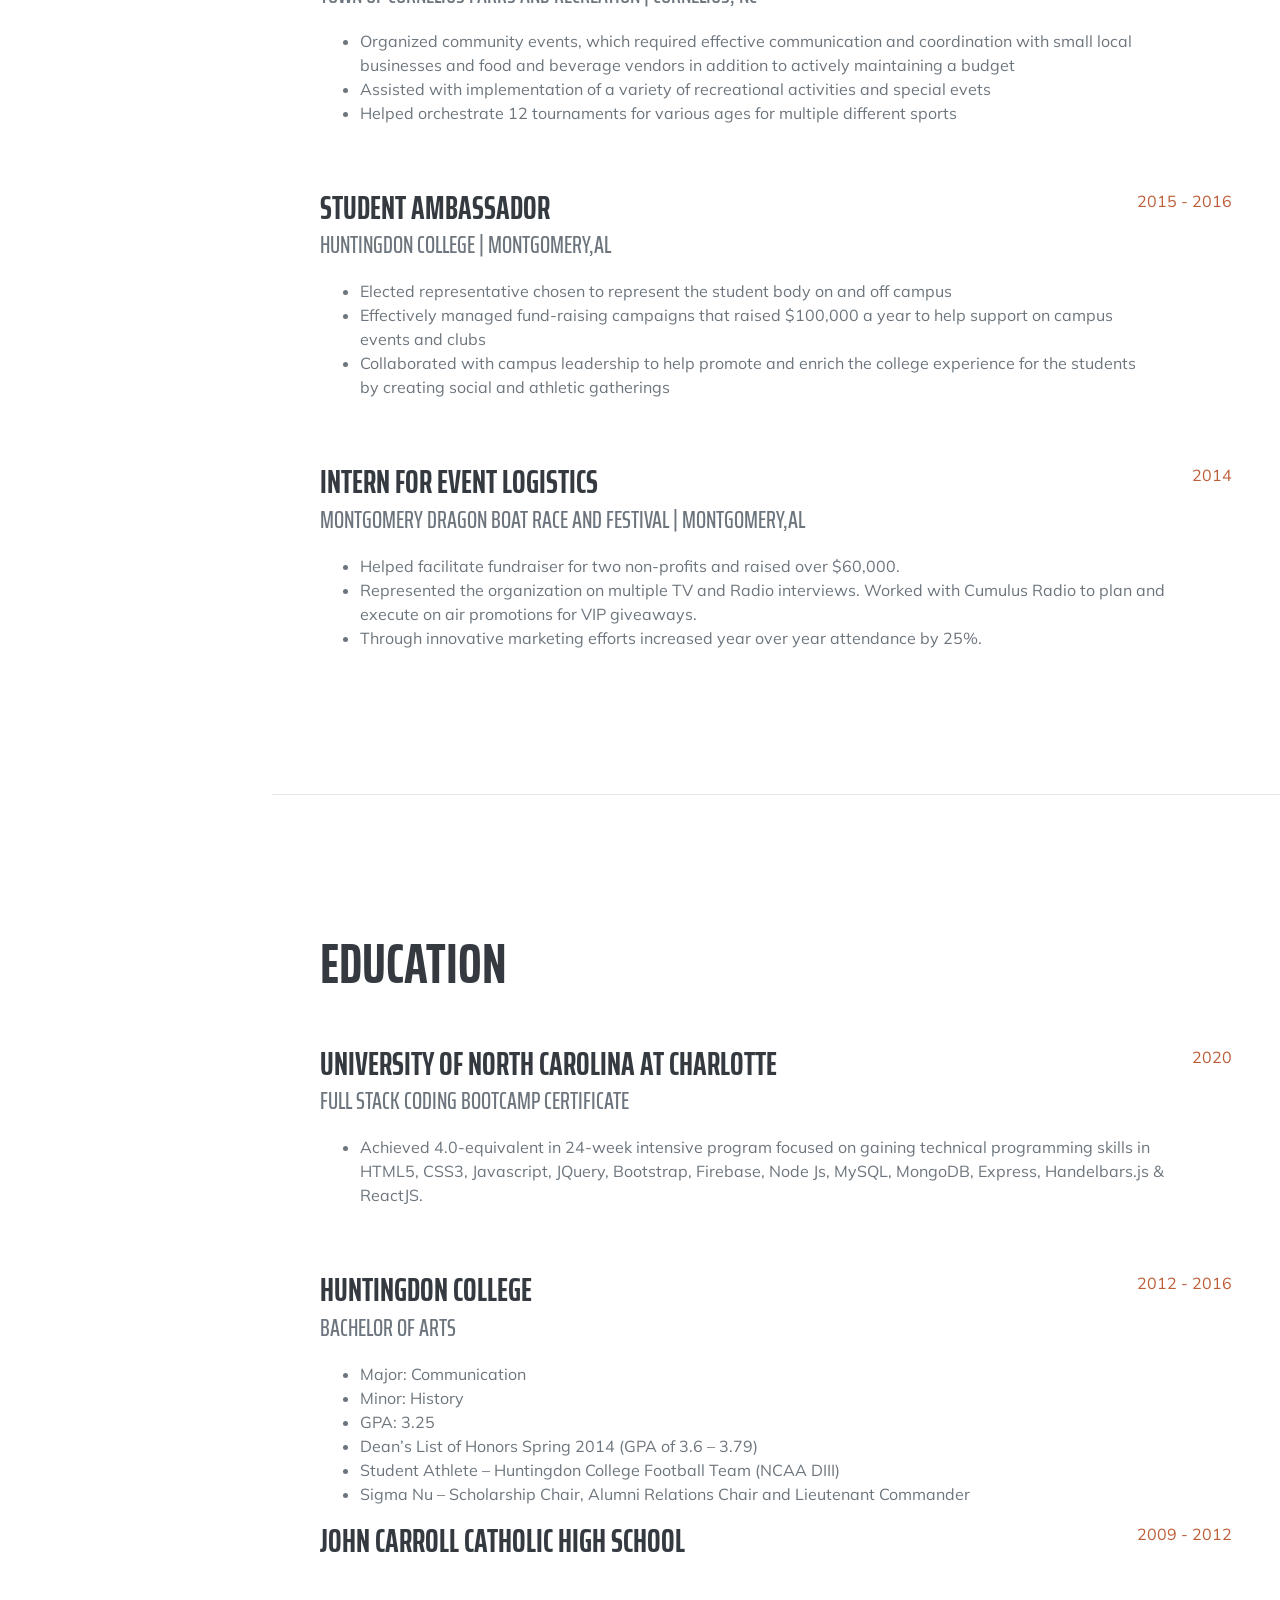
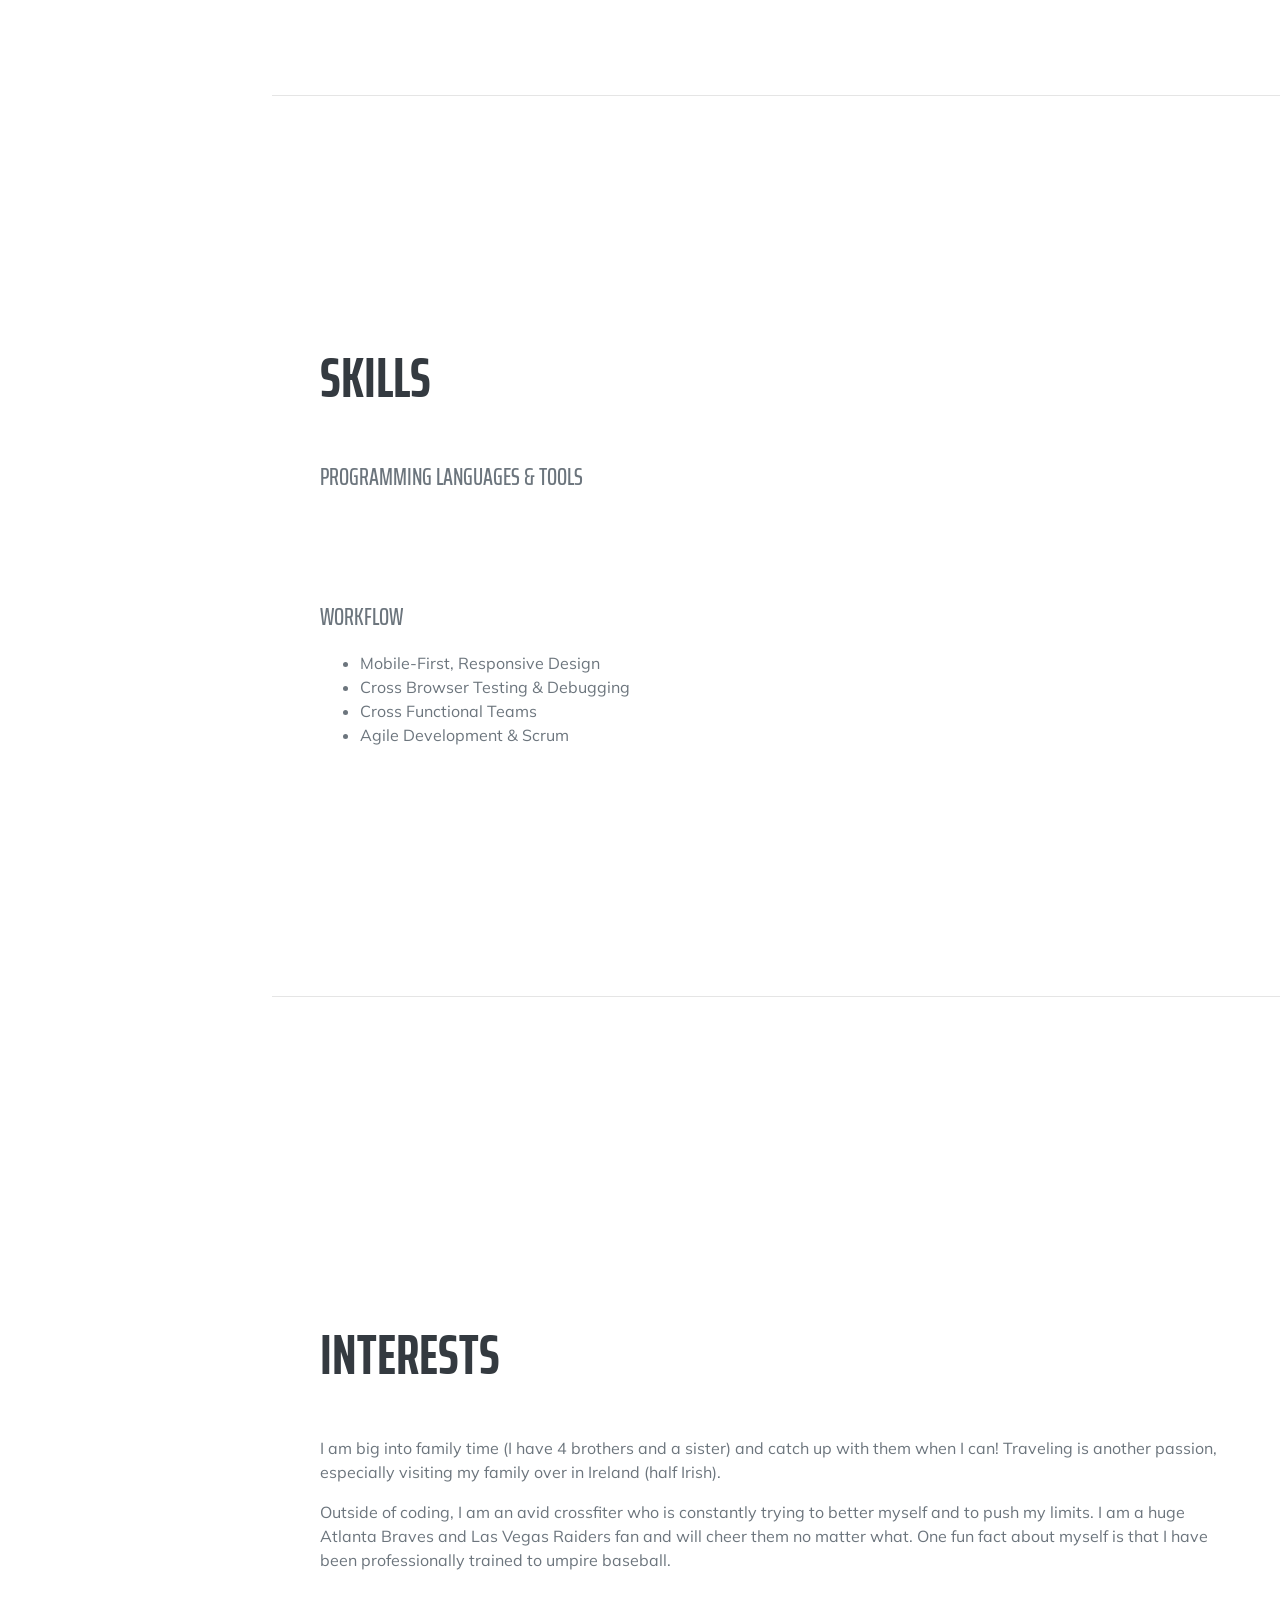
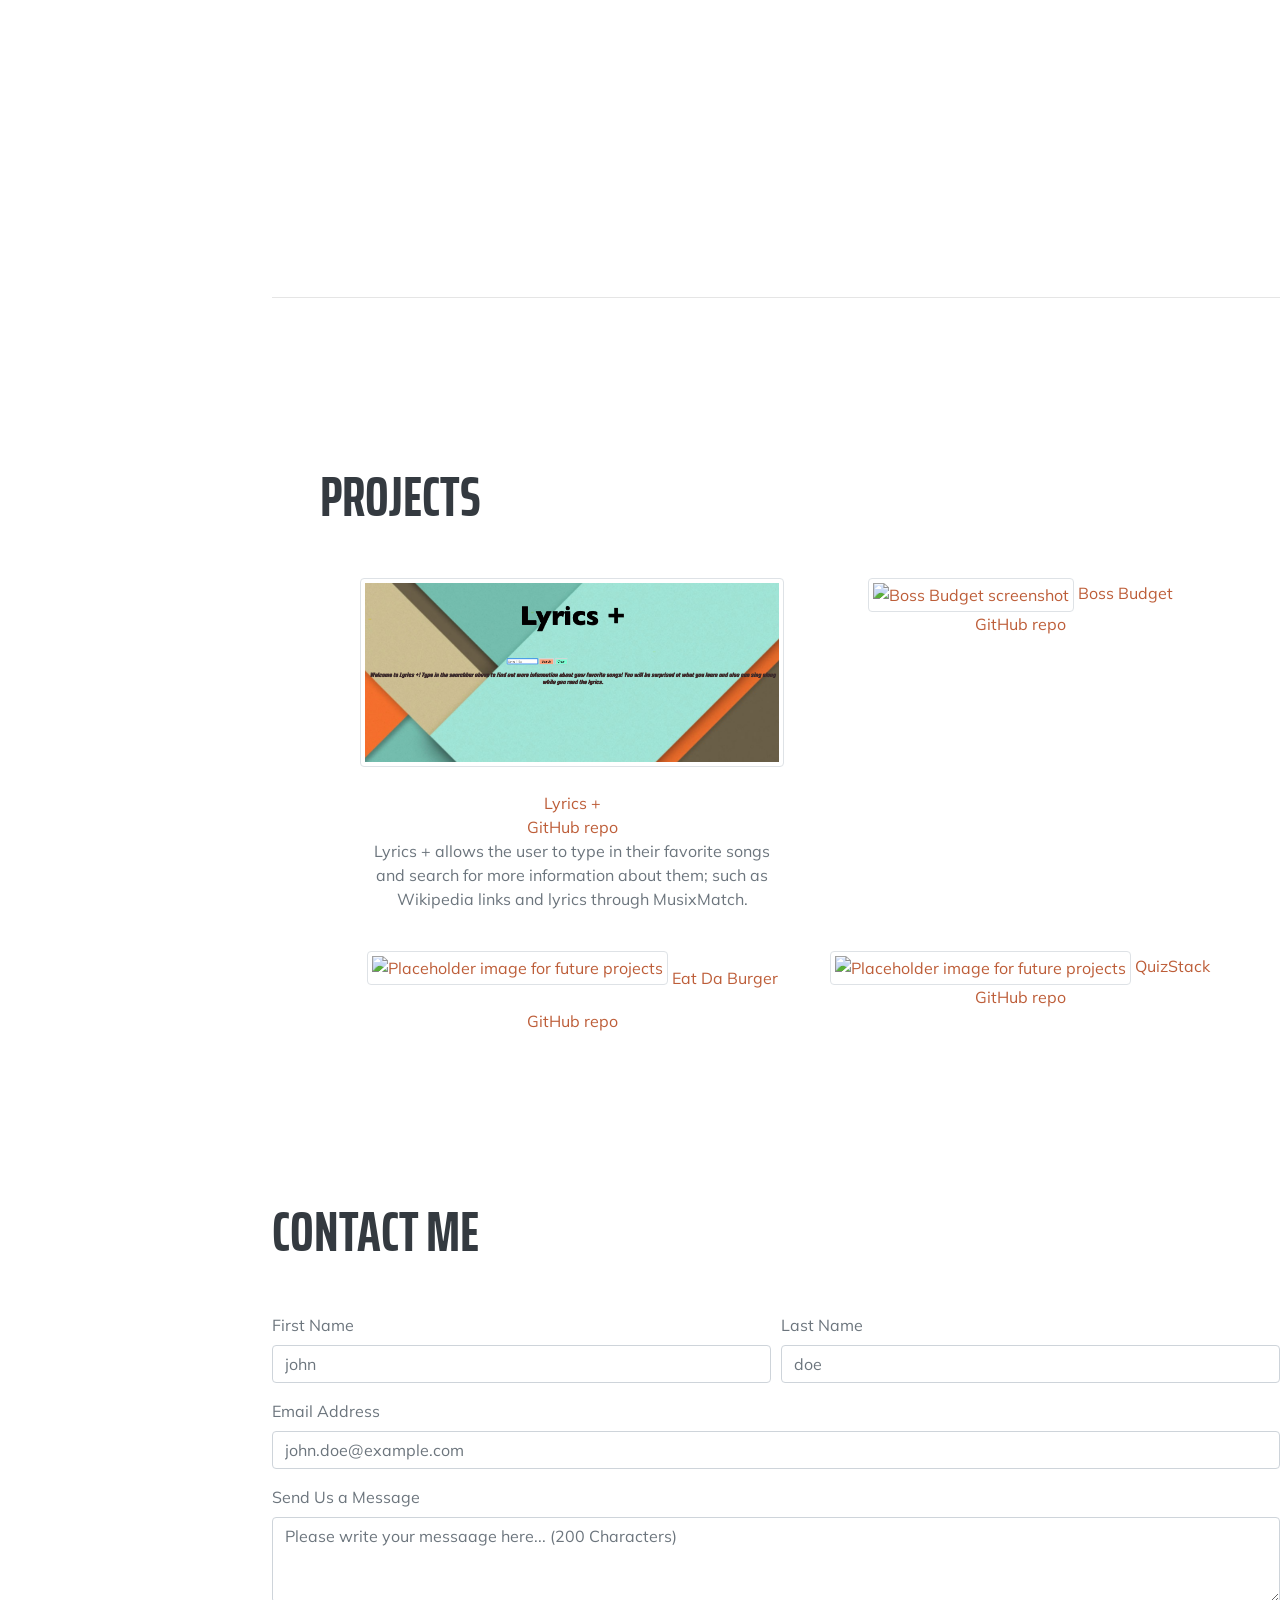
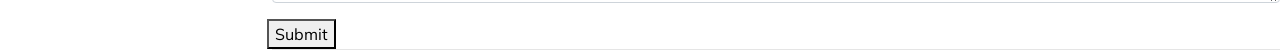
==== commit e5cfa81f: "added Boss Budget" ====
--- a/index.html
+++ b/index.html
@@ -235,15 +235,18 @@
                                     class="mb-4 img-thumbnail" />
                                 Lyrics +
                                 <br>
-                            <a href="https://github.com/cglennon924/Project-1">Github repo</a>
+                            <a href="https://github.com/cglennon924/Project-1">GitHub repo</a>
+                            
                             </a>
                             <p>Lyrics + allows the user to type in their favorite songs and search for more information about them; such as Wikipedia links and lyrics through MusixMatch.</p>
                         </div>
                         <div class="col-md-6 text-center">
-                            <a href="https://github.com/cglennon924/Employee-SQL" target="_blank">
-                                <img src="https://user-images.githubusercontent.com/63322716/84333679-6e0f6680-ab5e-11ea-8b3a-0990135421e1.png"
-                                    alt="Placeholder image for future projects" class="img-thumbnail" />
-                                Employee SQL
+                            <a href="http://boss-budget.herokuapp.com/" target="_blank">
+                                <img src="https://user-images.githubusercontent.com/63322716/87370282-7f2e0780-c550-11ea-88a6-f99f6426481a.png"
+                                    alt="Boss Budget screenshot" class="img-thumbnail" />
+                                Boss Budget
+                                <br>
+                                <a href="https://github.com/cglennon924/Project-3">GitHub repo</a>
                             </a>
                         </div>
                     </div>
@@ -256,7 +259,8 @@
                                 Eat Da Burger
                             </a>
                             <br>
-                            <a href="https://github.com/cglennon924/burger">Github repo</a>
+                            <a href="https://github.com/cglennon924/burger">GitHub repo</a>
+                            
                         </div>
                         <div class="col-md-6 text-center">
                             <a href="https://quiz-stack.herokuapp.com/" target="_blank">
@@ -265,7 +269,8 @@
                                 QuizStack
                             </a>
                             <br>
-                            <a href="https://github.com/cglennon924/QuizStack">Github repo</a>
+                            <a href="https://github.com/cglennon924/QuizStack">GitHub repo</a>
+                            
                         </div>
                     </div>
                 </ul>
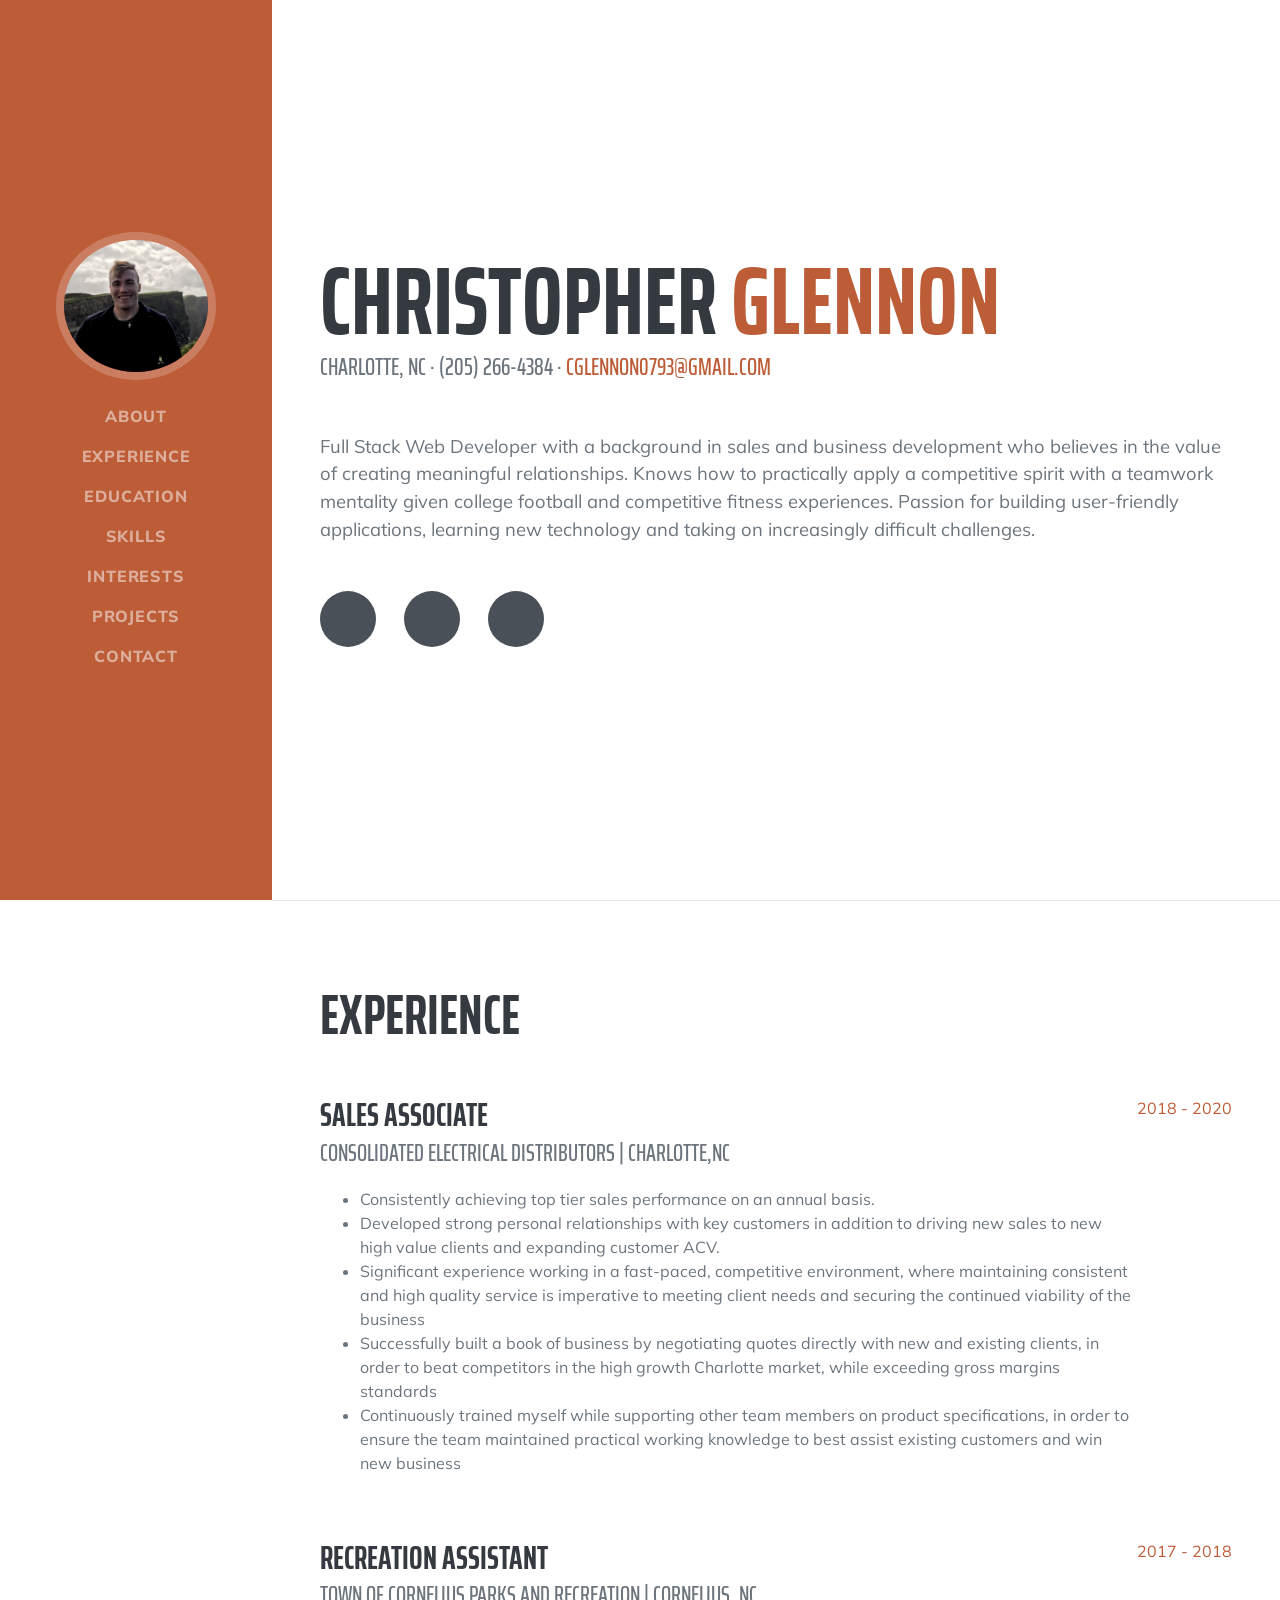
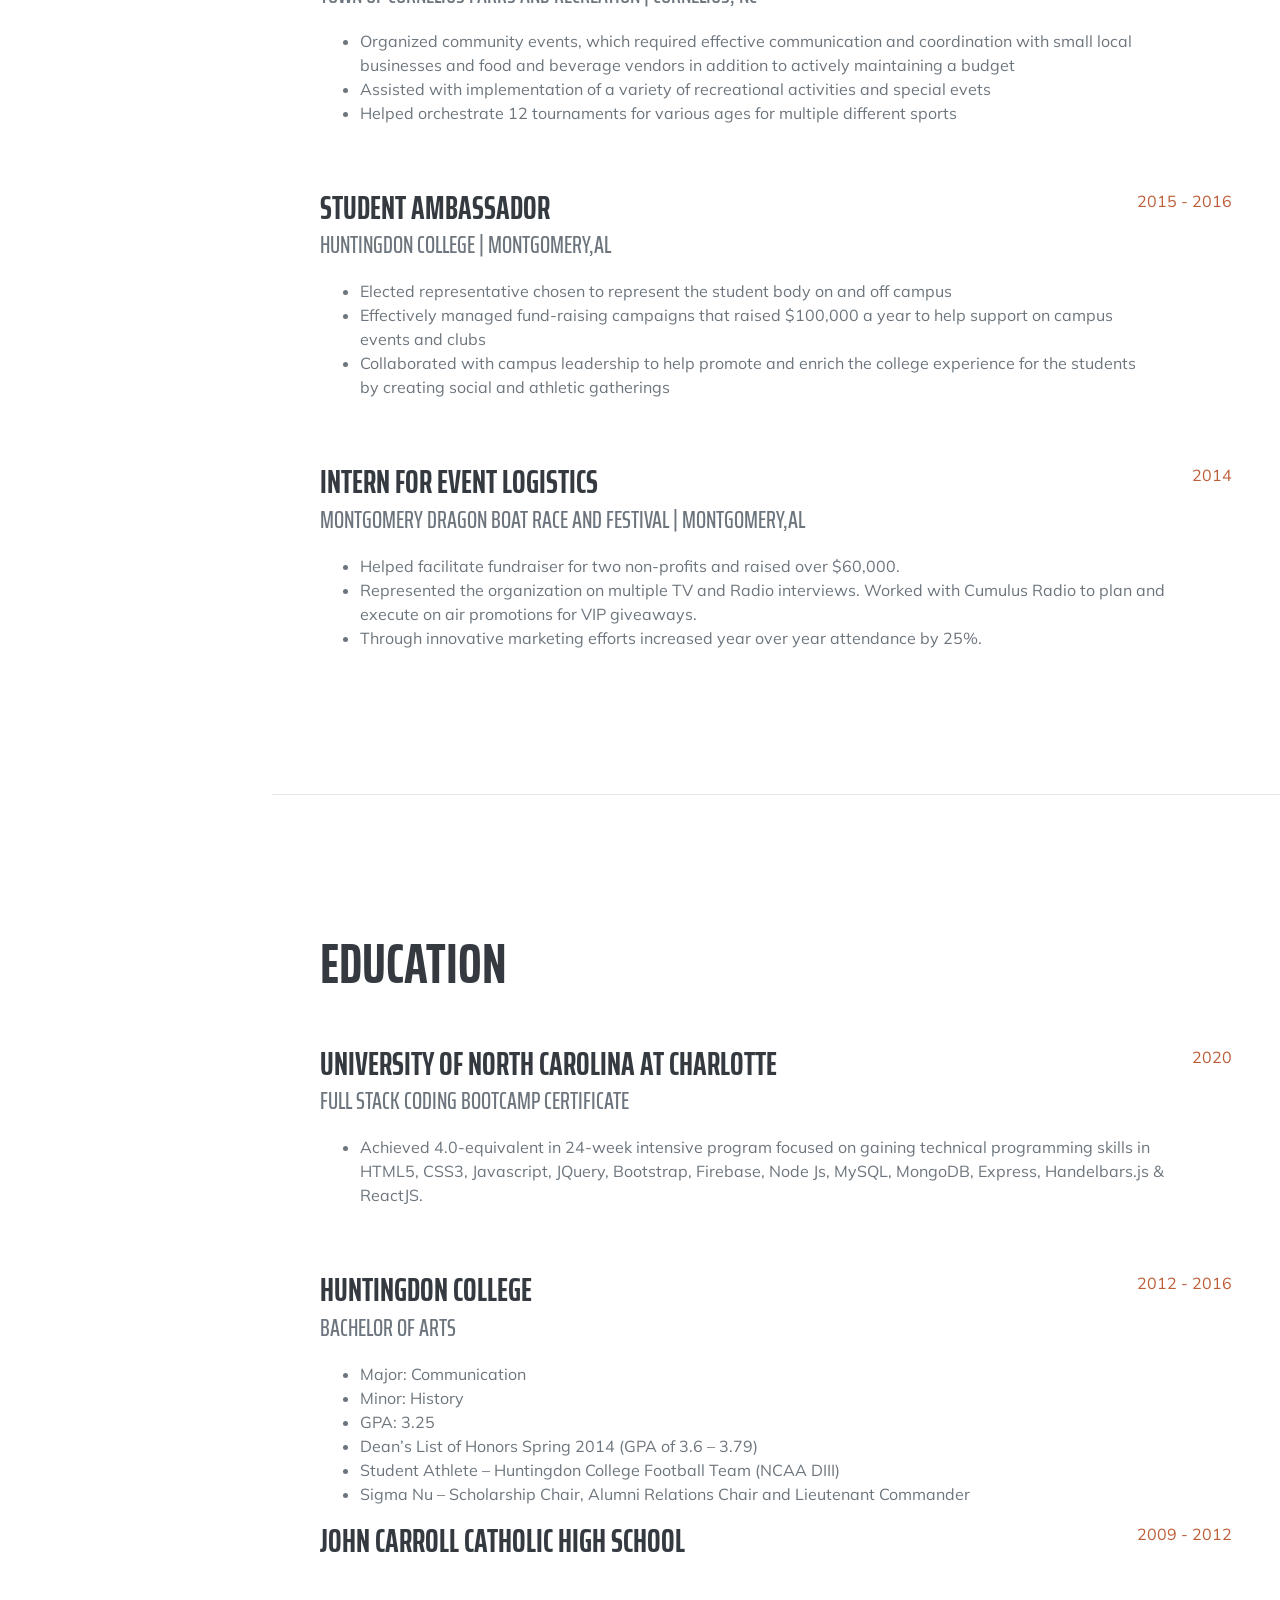
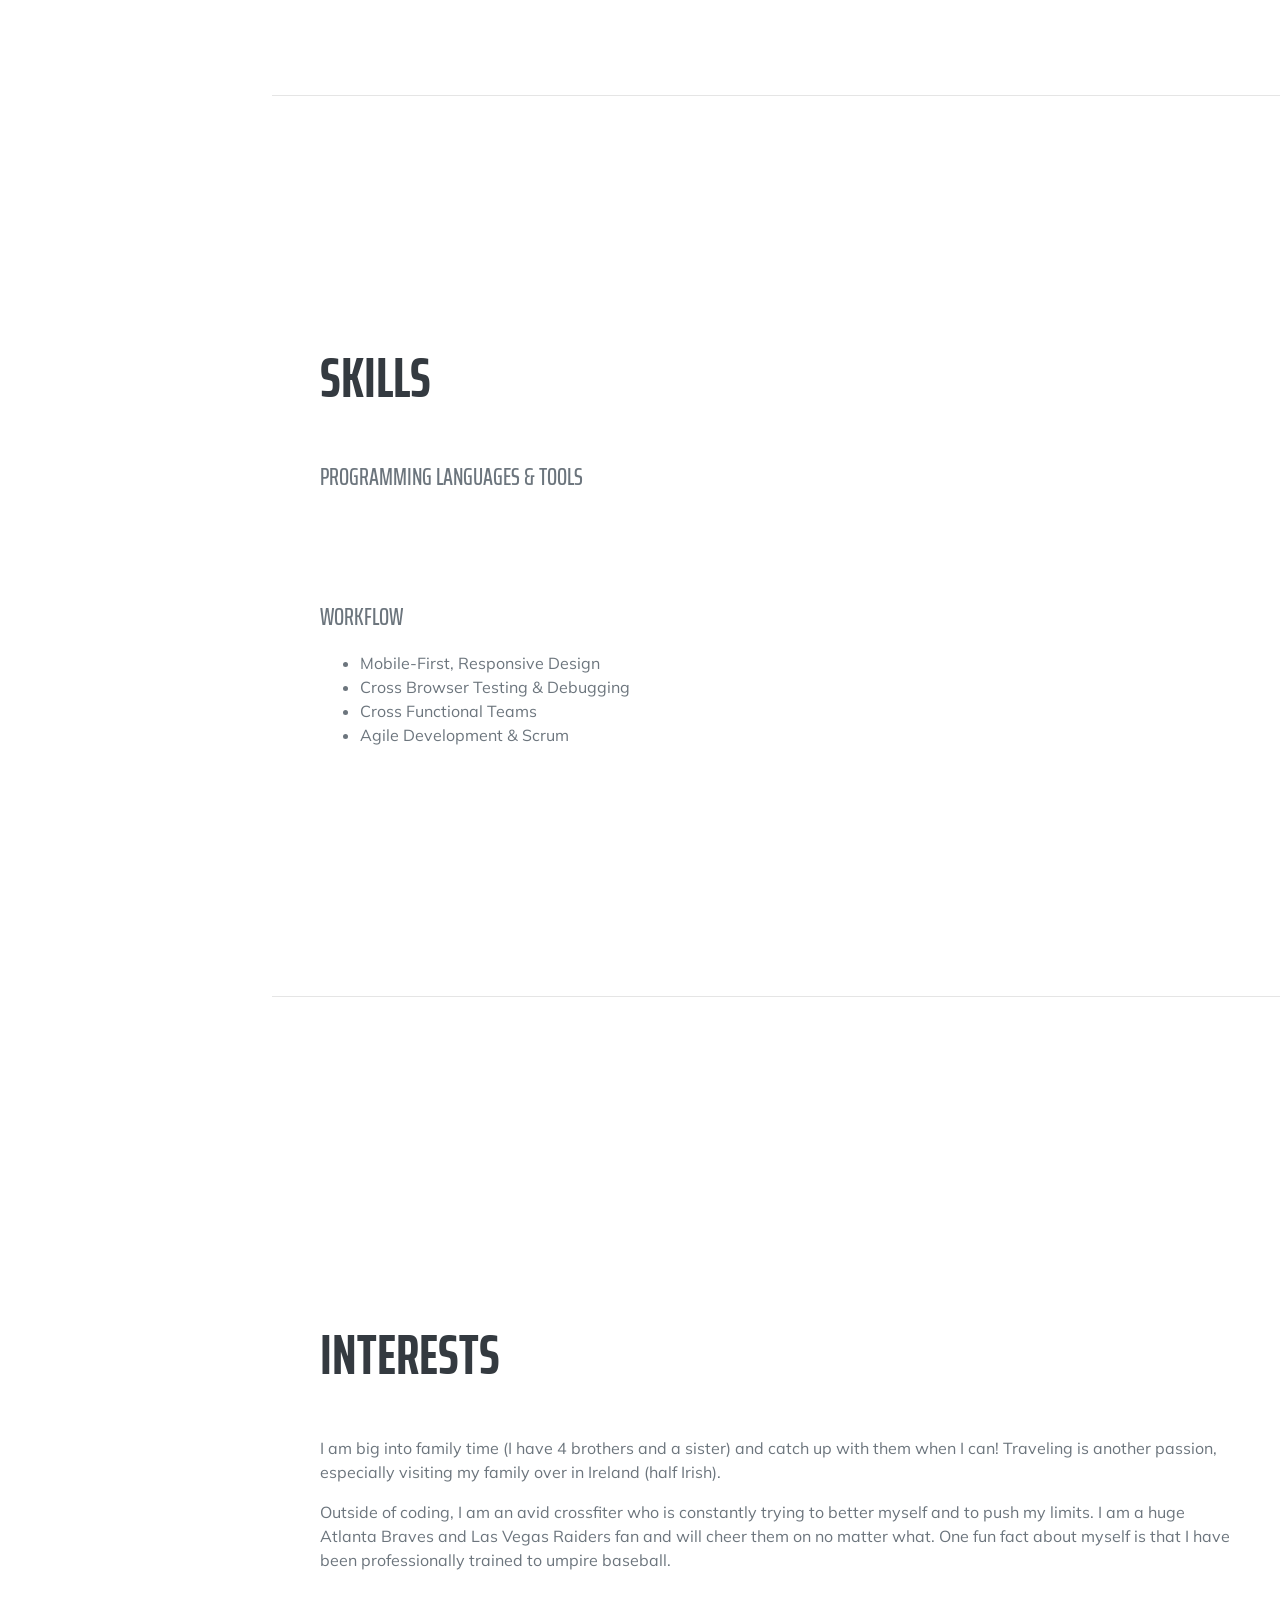
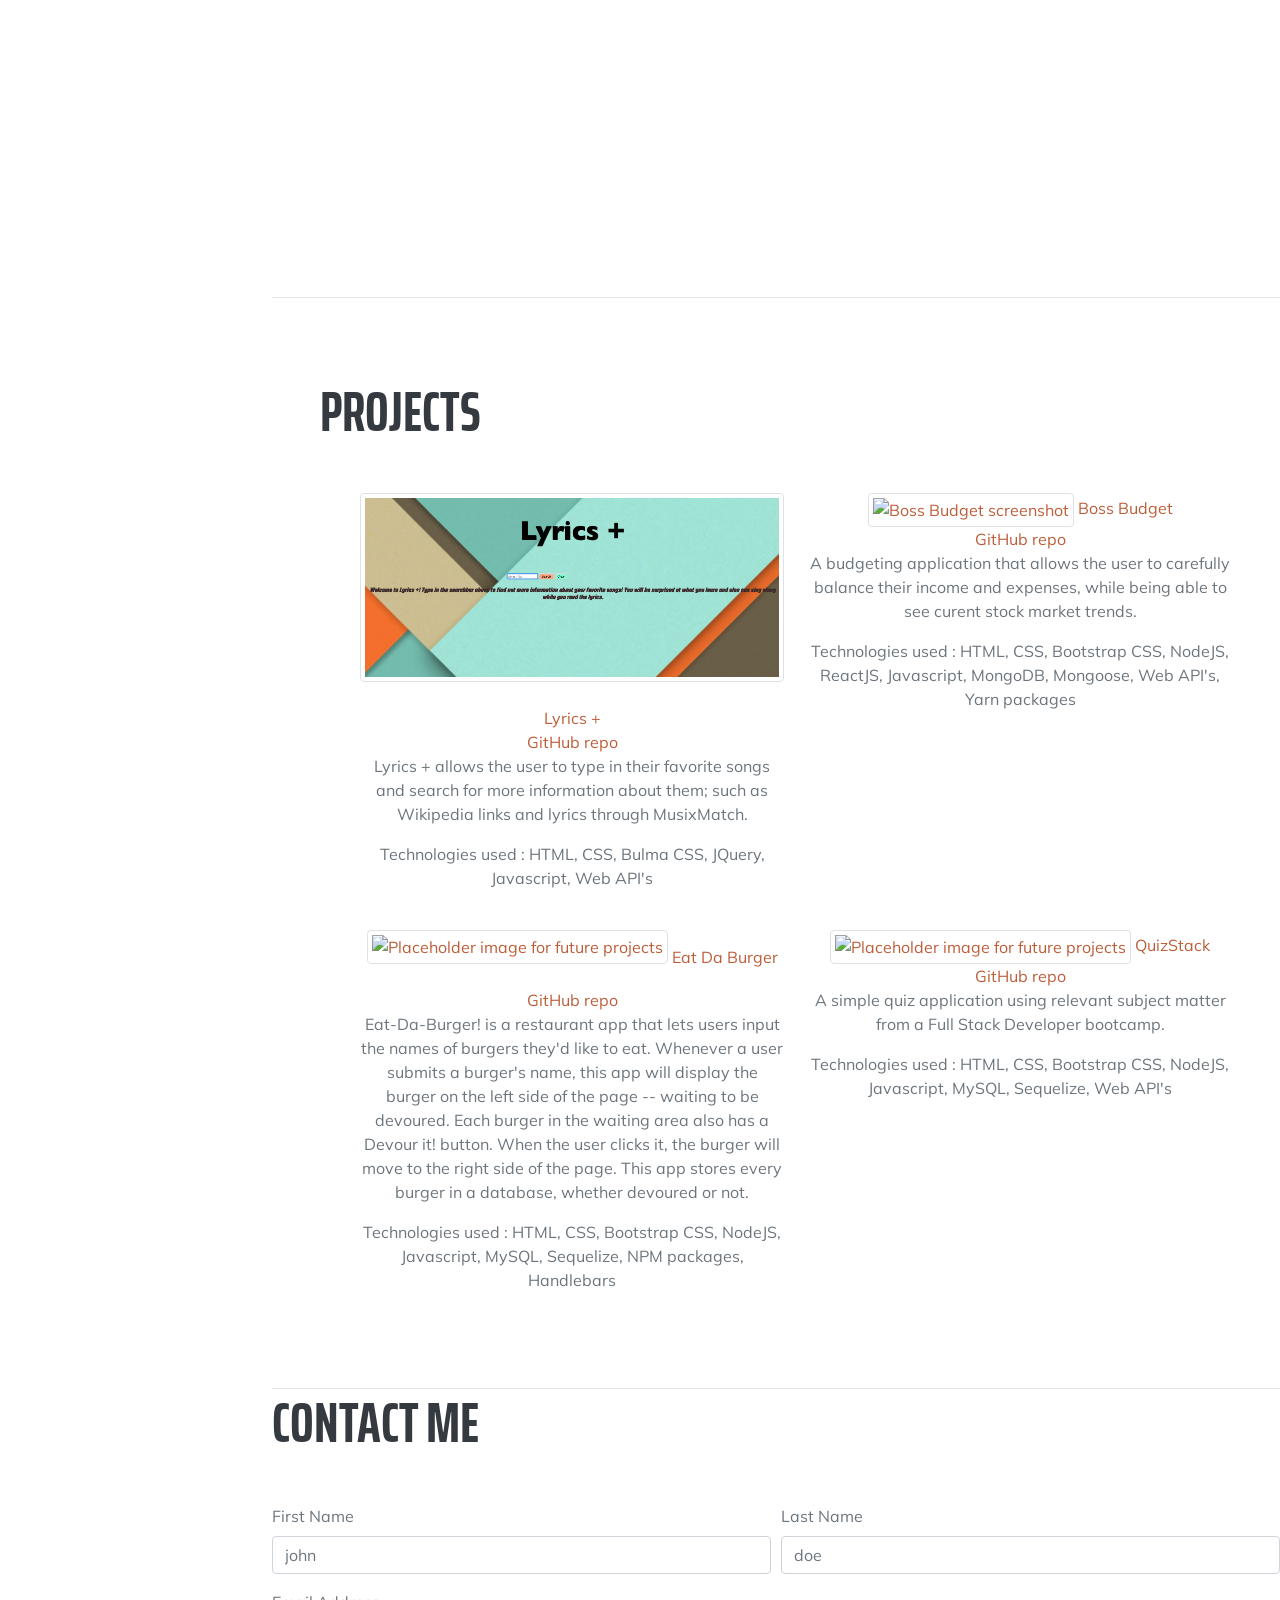
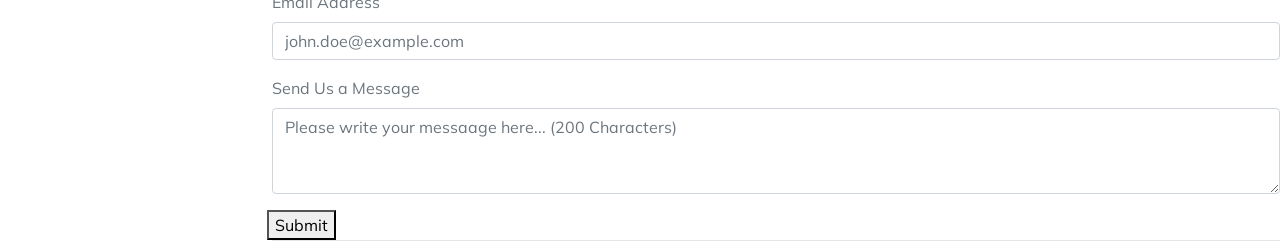
==== commit 9651cc91: "added project description" ====
--- a/index.html
+++ b/index.html
@@ -217,7 +217,7 @@
             <div class="resume-section-content">
                 <h2 class="mb-5">Interests</h2>
                 <p>I am big into family time (I have 4 brothers and a sister) and catch up with them when I can! Traveling is another passion, especially visiting my family over in Ireland (half Irish).</p>
-                <p class="mb-0">Outside of coding, I am an avid crossfiter who is constantly trying to better myself and to push my limits. I am a huge Atlanta Braves and Las Vegas Raiders fan and will cheer them no matter what. One fun fact about myself is that I have been professionally trained to umpire baseball.
+                <p class="mb-0">Outside of coding, I am an avid crossfiter who is constantly trying to better myself and to push my limits. I am a huge Atlanta Braves and Las Vegas Raiders fan and will cheer them on no matter what. One fun fact about myself is that I have been professionally trained to umpire baseball.
                 </p>
             </div>
         </section>
@@ -239,6 +239,7 @@
                             
                             </a>
                             <p>Lyrics + allows the user to type in their favorite songs and search for more information about them; such as Wikipedia links and lyrics through MusixMatch.</p>
+                            <p class="float-left">Technologies used : HTML, CSS, Bulma CSS, JQuery, Javascript, Web API's </p>
                         </div>
                         <div class="col-md-6 text-center">
                             <a href="http://boss-budget.herokuapp.com/" target="_blank">
@@ -248,6 +249,8 @@
                                 <br>
                                 <a href="https://github.com/cglennon924/Project-3">GitHub repo</a>
                             </a>
+                            <p>A budgeting application that allows the user to carefully balance their income and expenses, while being able to see curent stock market trends.</p>
+                            <p class="float-left">Technologies used : HTML, CSS, Bootstrap CSS, NodeJS, ReactJS, Javascript, MongoDB, Mongoose, Web API's, Yarn packages  </p>
                         </div>
                     </div>
                     <br />
@@ -260,7 +263,8 @@
                             </a>
                             <br>
                             <a href="https://github.com/cglennon924/burger">GitHub repo</a>
-                            
+                            <p>Eat-Da-Burger! is a restaurant app that lets users input the names of burgers they'd like to eat. Whenever a user submits a burger's name, this app will display the burger on the left side of the page -- waiting to be devoured. Each burger in the waiting area also has a Devour it! button. When the user clicks it, the burger will move to the right side of the page. This app stores every burger in a database, whether devoured or not.</p>
+                            <p class="float-left">Technologies used : HTML, CSS, Bootstrap CSS, NodeJS, Javascript, MySQL, Sequelize, NPM packages, Handlebars  </p>  
                         </div>
                         <div class="col-md-6 text-center">
                             <a href="https://quiz-stack.herokuapp.com/" target="_blank">
@@ -270,11 +274,13 @@
                             </a>
                             <br>
                             <a href="https://github.com/cglennon924/QuizStack">GitHub repo</a>
-                            
+                            <p>A simple quiz application using relevant subject matter from a Full Stack Developer bootcamp.</p> 
+                            <p class="float-left">Technologies used : HTML, CSS, Bootstrap CSS, NodeJS, Javascript, MySQL, Sequelize, Web API's</p>  
                         </div>
                     </div>
                 </ul>
         </section>
+        <hr class="m-0" />
         <!--Contact Me Form-->
         <section class="contact-section" id="contactme">
             <div class="contact-section-content">
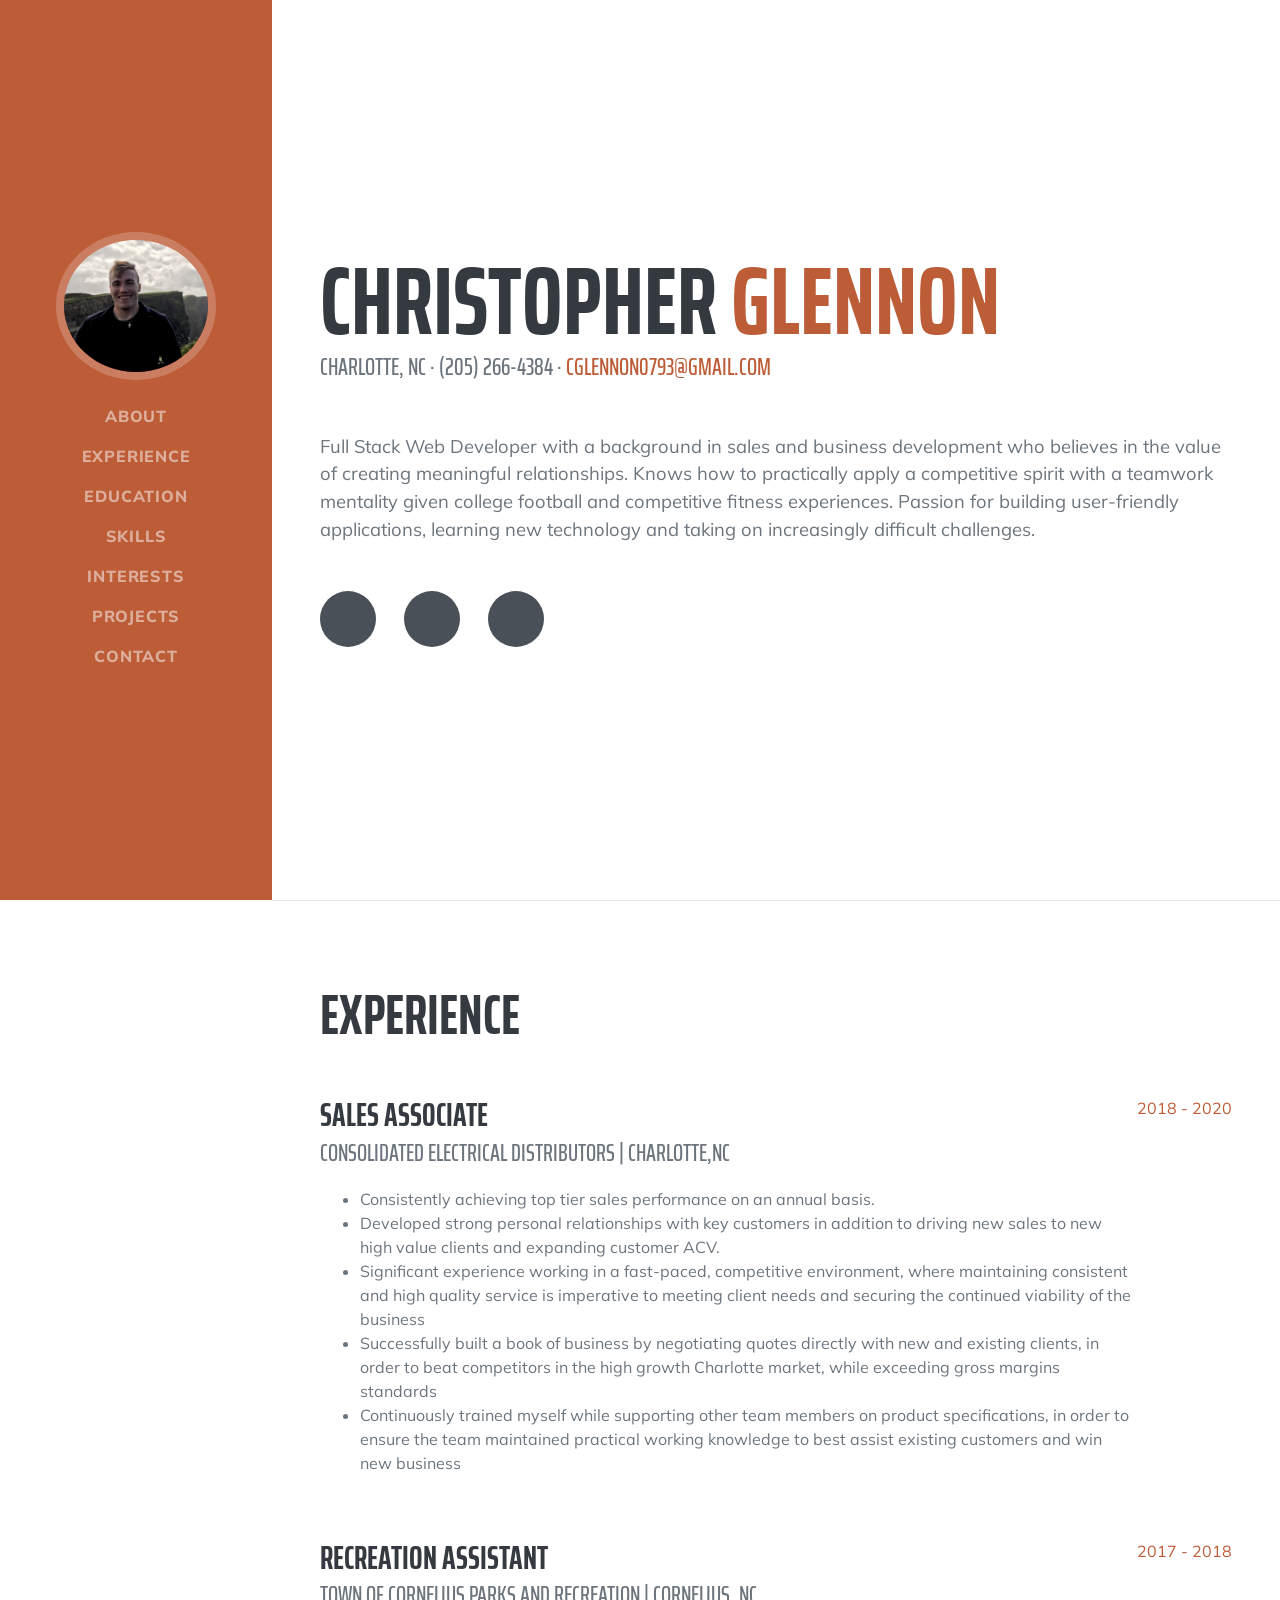
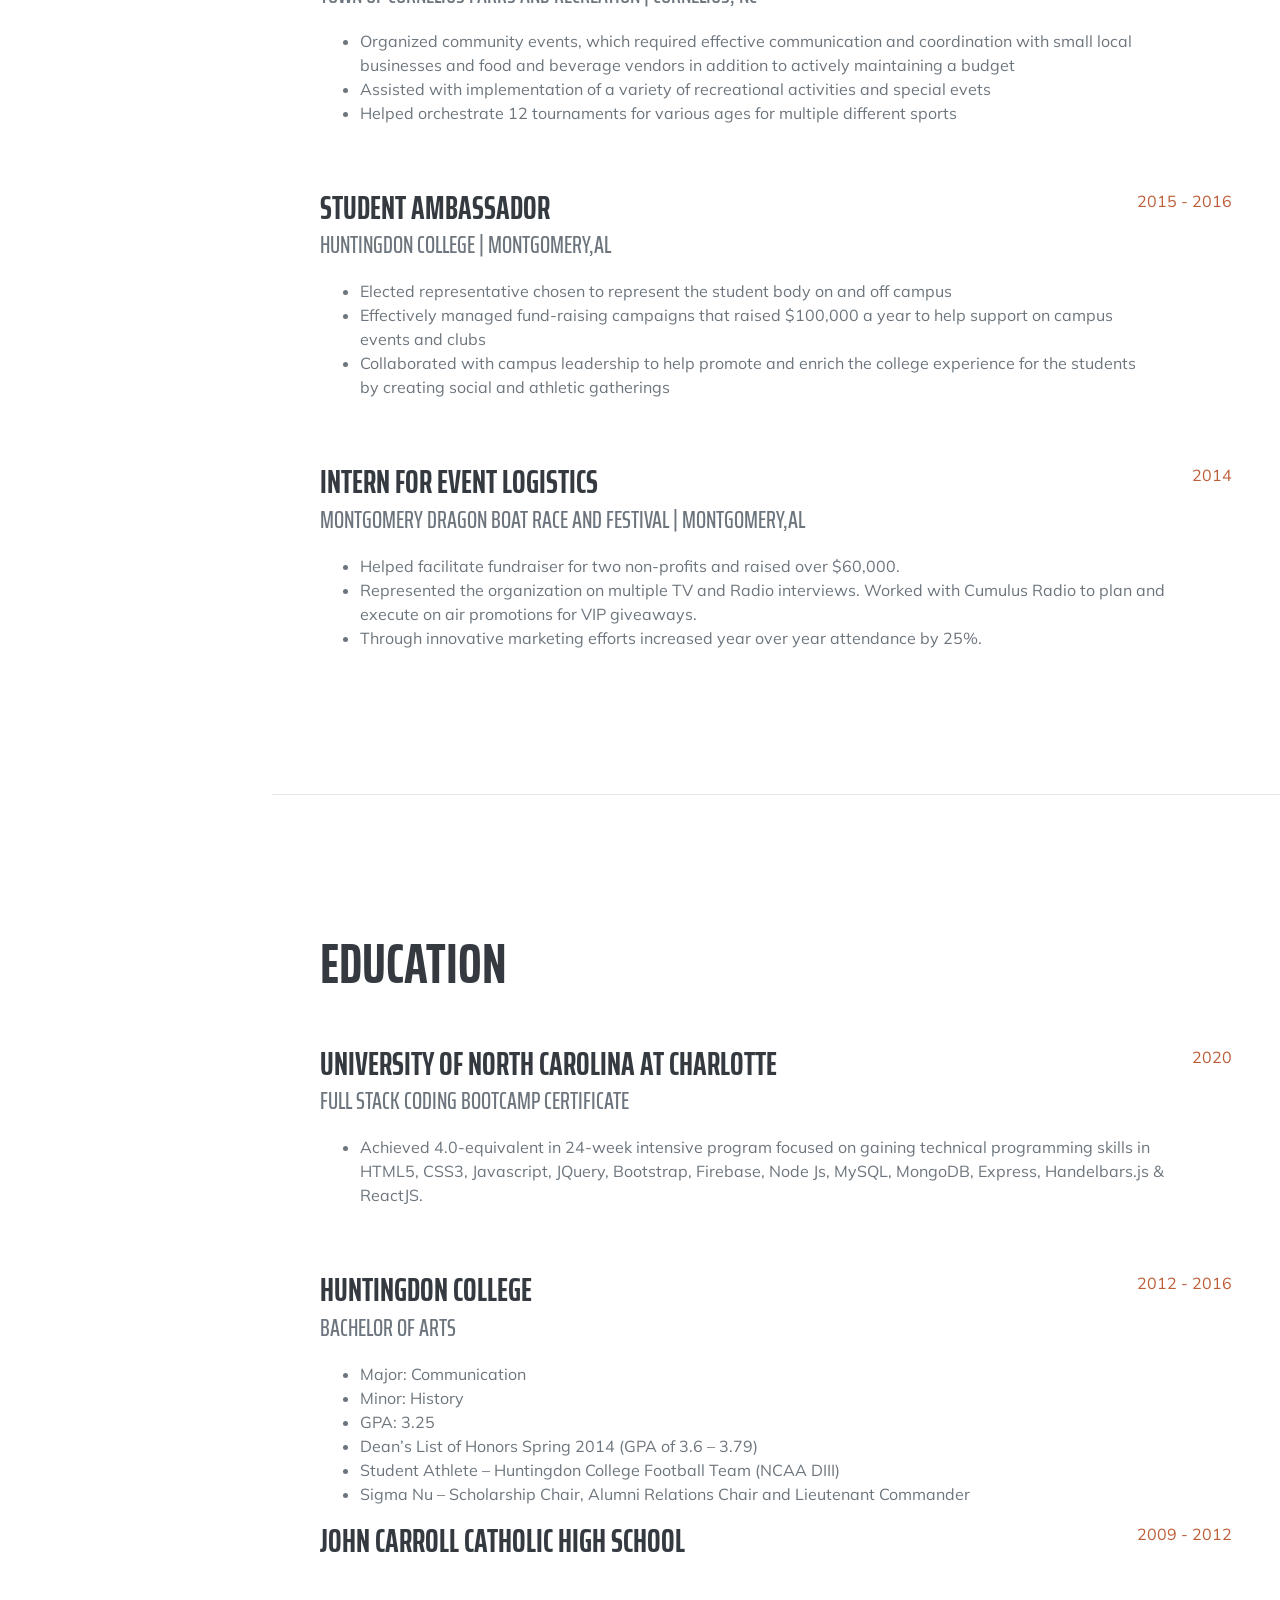
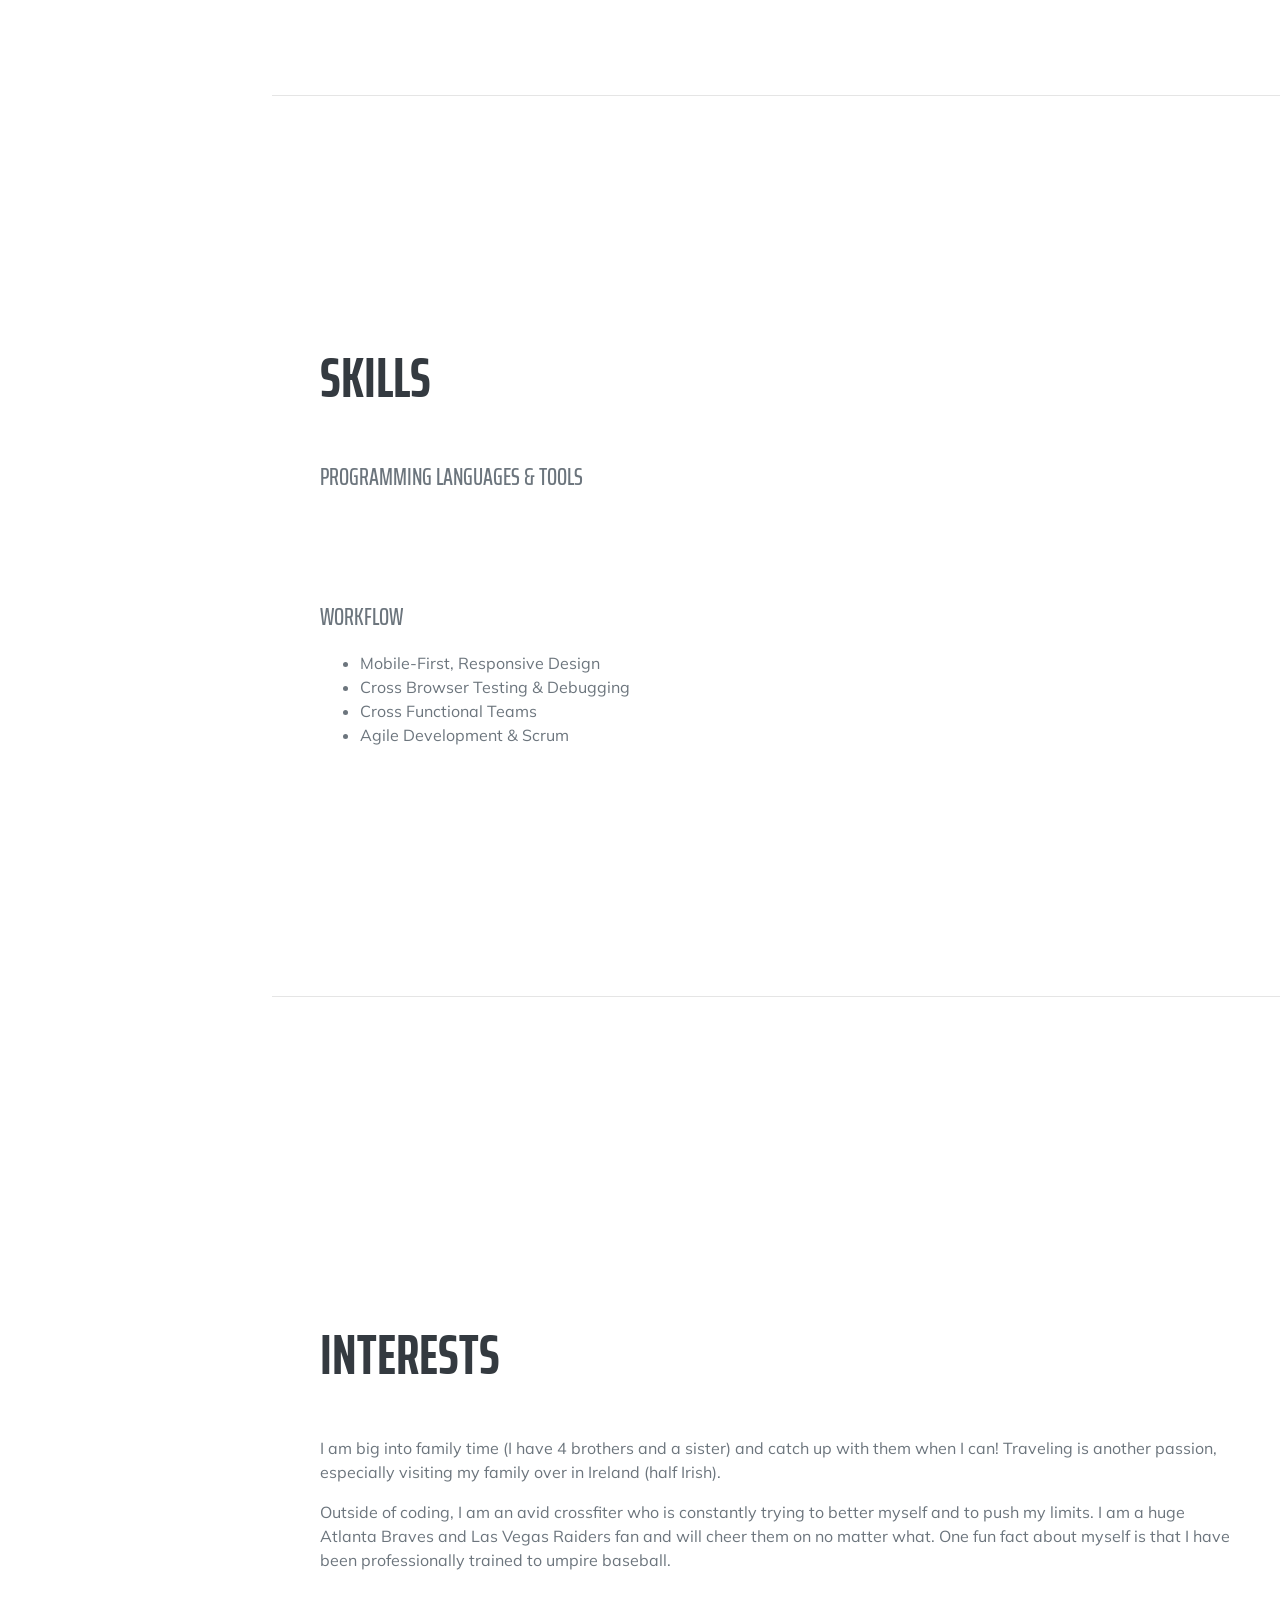
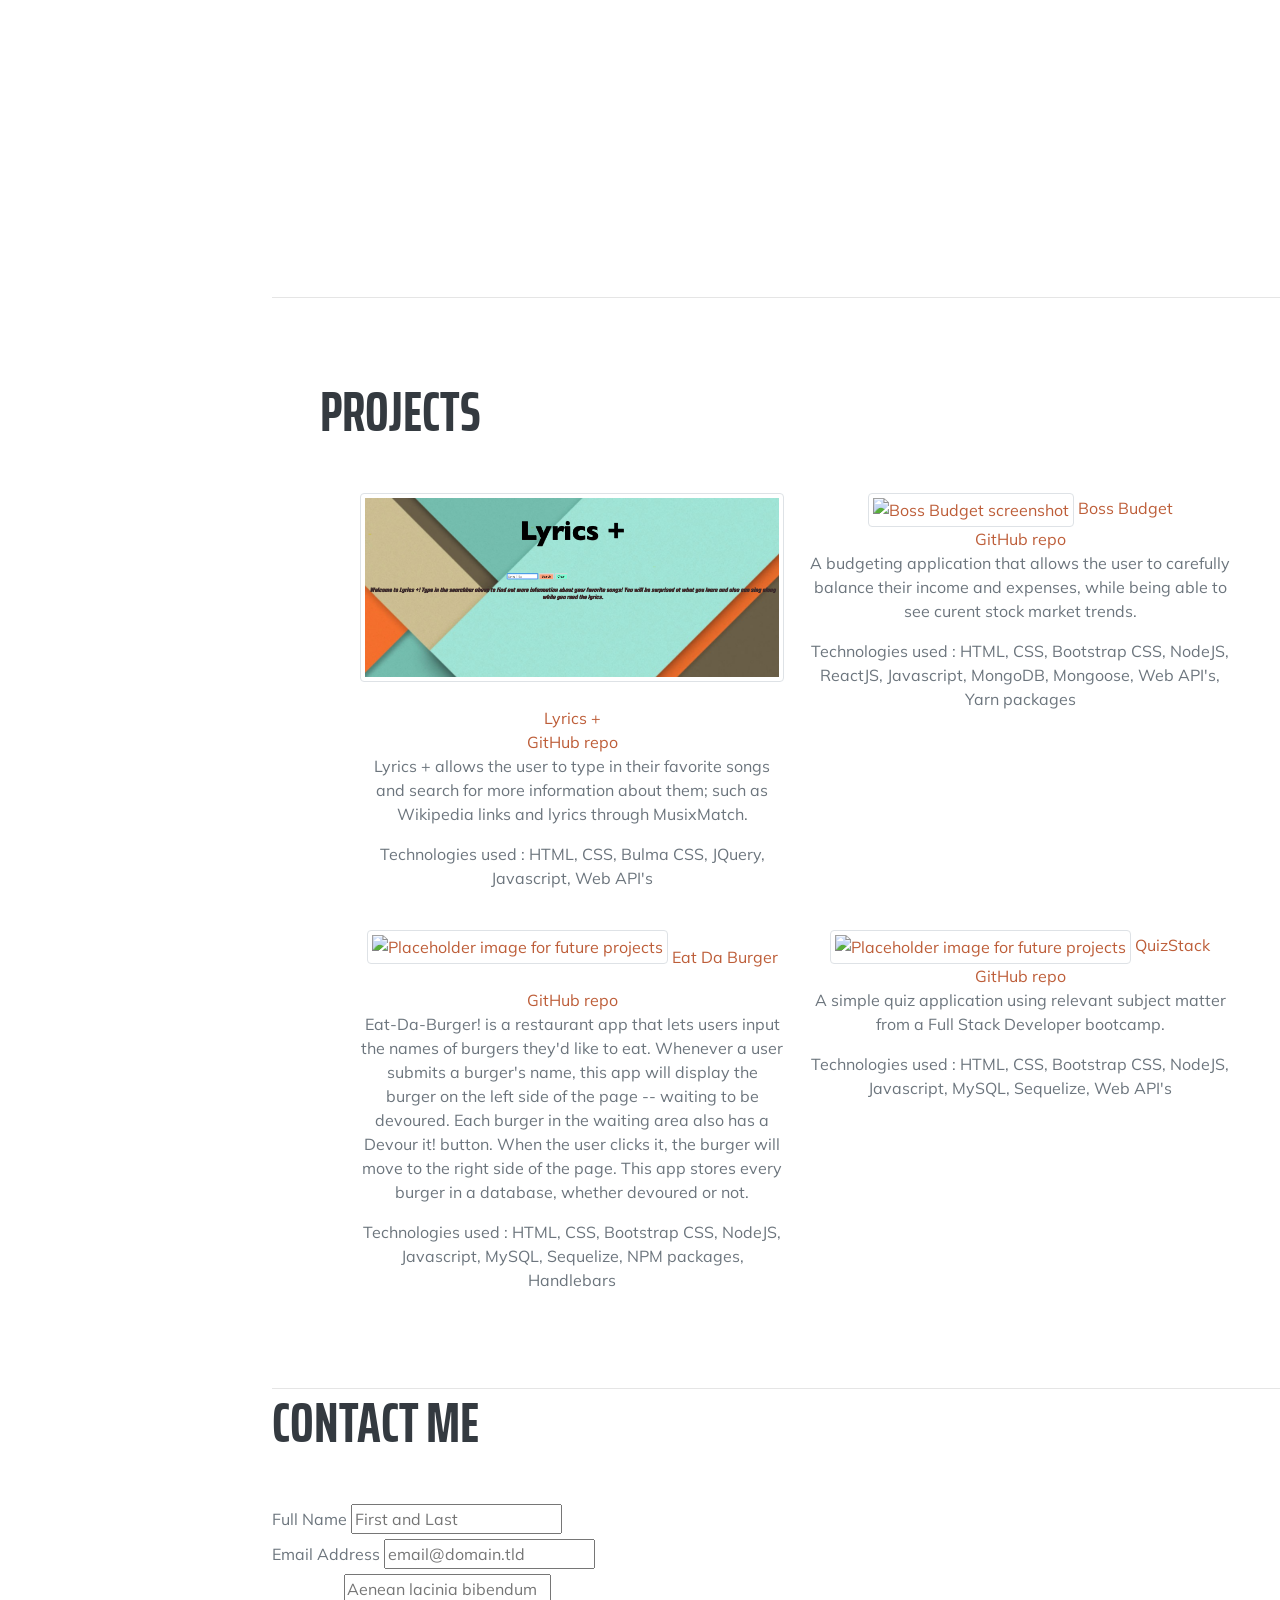
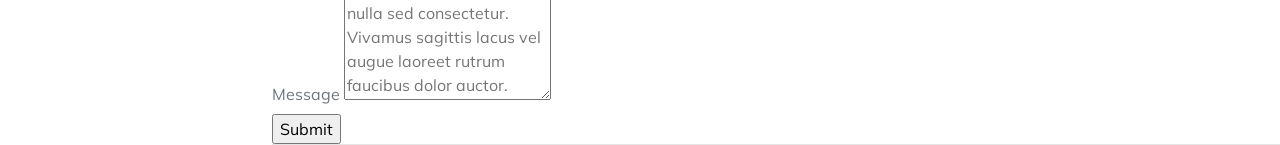
==== commit ccf422cd: "new contact form" ====
--- a/index.html
+++ b/index.html
@@ -57,7 +57,11 @@
                     Charlotte, NC · (205) 266-4384 ·
                     <a href="mailto:cglennon0793@gmail.com">cglennon0793@gmail.com</a>
                 </div>
-                <p class="lead mb-5">Full Stack Web Developer with a background in sales and business development who believes in the value of creating meaningful relationships. Knows how to practically apply a competitive spirit with a teamwork mentality given college football and competitive fitness experiences. Passion for building user-friendly applications, learning new technology and taking on increasingly difficult challenges.
+                <p class="lead mb-5">Full Stack Web Developer with a background in sales and business development who
+                    believes in the value of creating meaningful relationships. Knows how to practically apply a
+                    competitive spirit with a teamwork mentality given college football and competitive fitness
+                    experiences. Passion for building user-friendly applications, learning new technology and taking on
+                    increasingly difficult challenges.
                 </p>
                 <div class="social-icons">
                     <a class="social-icon" href="https://www.linkedin.com/in/christopher-glennon-1660a1a3/"><i
@@ -78,11 +82,18 @@
                         <h3 class="mb-0">Sales Associate</h3>
                         <div class="subheading mb-3">Consolidated Electrical Distributors | Charlotte,NC</div>
                         <ul>
-                        <li>Consistently achieving top tier sales performance on an annual basis.</li>
-                        <li>Developed strong personal relationships with key customers in addition to driving new sales to new high value clients and expanding customer ACV.</li>
-                        <li>Significant experience working in a fast-paced, competitive environment, where maintaining consistent and high quality service is imperative to meeting client needs and securing the continued viability of the business</li>
-                        <li>Successfully built a book of business by negotiating quotes directly with new and existing clients, in order to beat competitors in the high growth Charlotte market, while exceeding gross margins standards</li>
-                        <li>Continuously trained myself while supporting other team members on product specifications, in order to ensure the team maintained practical working knowledge to best assist existing customers and win new business</li>                           
+                            <li>Consistently achieving top tier sales performance on an annual basis.</li>
+                            <li>Developed strong personal relationships with key customers in addition to driving new
+                                sales to new high value clients and expanding customer ACV.</li>
+                            <li>Significant experience working in a fast-paced, competitive environment, where
+                                maintaining consistent and high quality service is imperative to meeting client needs
+                                and securing the continued viability of the business</li>
+                            <li>Successfully built a book of business by negotiating quotes directly with new and
+                                existing clients, in order to beat competitors in the high growth Charlotte market,
+                                while exceeding gross margins standards</li>
+                            <li>Continuously trained myself while supporting other team members on product
+                                specifications, in order to ensure the team maintained practical working knowledge to
+                                best assist existing customers and win new business</li>
                         </ul>
                     </div>
                     <div class="flex-shrink-0"><span class="text-primary">2018 - 2020</span></div>
@@ -92,8 +103,11 @@
                         <h3 class="mb-0">Recreation Assistant</h3>
                         <div class="subheading mb-3">Town of Cornelius Parks and Recreation | Cornelius, NC</div>
                         <ul>
-                            <li>Organized community events, which required effective communication and coordination with small local businesses and food and beverage vendors in addition to actively maintaining a budget</li>
-                            <li>Assisted with implementation of a variety of recreational activities and special evets</li>
+                            <li>Organized community events, which required effective communication and coordination with
+                                small local businesses and food and beverage vendors in addition to actively maintaining
+                                a budget</li>
+                            <li>Assisted with implementation of a variety of recreational activities and special evets
+                            </li>
                             <li>Helped orchestrate 12 tournaments for various ages for multiple different sports</li>
                         </ul>
                     </div>
@@ -105,8 +119,10 @@
                         <div class="subheading mb-3">Huntingdon College | Montgomery,AL</div>
                         <ul>
                             <li>Elected representative chosen to represent the student body on and off campus</li>
-                            <li>Effectively managed fund-raising campaigns that raised $100,000 a year to help support on campus events and clubs</li> 
-                            <li>Collaborated with campus leadership to help promote and enrich the college experience for the students by creating social and athletic gatherings</li> 
+                            <li>Effectively managed fund-raising campaigns that raised $100,000 a year to help support
+                                on campus events and clubs</li>
+                            <li>Collaborated with campus leadership to help promote and enrich the college experience
+                                for the students by creating social and athletic gatherings</li>
                         </ul>
                     </div>
                     <div class="flex-shrink-0"><span class="text-primary">2015 - 2016</span></div>
@@ -116,8 +132,9 @@
                         <h3 class="mb-0">Intern for Event Logistics</h3>
                         <div class="subheading mb-3">Montgomery Dragon Boat Race and Festival | Montgomery,AL</div>
                         <ul>
-                            <li>Helped facilitate fundraiser for two non-profits and raised over $60,000.</li> 
-                            <li>Represented the organization on multiple TV and Radio interviews. Worked with Cumulus Radio to plan and execute on air promotions for VIP giveaways.</li> 
+                            <li>Helped facilitate fundraiser for two non-profits and raised over $60,000.</li>
+                            <li>Represented the organization on multiple TV and Radio interviews. Worked with Cumulus
+                                Radio to plan and execute on air promotions for VIP giveaways.</li>
                             <li>Through innovative marketing efforts increased year over year attendance by 25%.</li>
                         </ul>
                     </div>
@@ -134,10 +151,12 @@
                     <div class="flex-grow-1">
                         <h3 class="mb-0">University of North Carolina at Charlotte</h3>
                         <div class="subheading mb-3">Full Stack Coding Bootcamp Certificate</div>
-                       <ul>
-                           <li>Achieved 4.0-equivalent in 24-week intensive program focused on gaining technical programming skills in HTML5, CSS3, Javascript, JQuery, Bootstrap, Firebase, Node Js, MySQL, MongoDB, Express, Handelbars.js & ReactJS. 
-                        </li>
-                       </ul>
+                        <ul>
+                            <li>Achieved 4.0-equivalent in 24-week intensive program focused on gaining technical
+                                programming skills in HTML5, CSS3, Javascript, JQuery, Bootstrap, Firebase, Node Js,
+                                MySQL, MongoDB, Express, Handelbars.js & ReactJS.
+                            </li>
+                        </ul>
                     </div>
                     <div class="flex-shrink-0"><span class="text-primary">2020</span></div>
                 </div>
@@ -145,16 +164,17 @@
                     <div class="flex-grow-1">
                         <h3 class="mb-0">Huntingdon College</h3>
                         <div class="subheading mb-3">Bachelor of Arts</div>
-                            <p> <ul>
+                        <p>
+                        <ul>
                             <li>Major: Communication</li>
                             <li>Minor: History</li>
                             <li>GPA: 3.25</li>
                             <li>Dean’s List of Honors Spring 2014 (GPA of 3.6 – 3.79)</li>
                             <li>Student Athlete – Huntingdon College Football Team (NCAA DIII)</li>
-                           <li>Sigma Nu – Scholarship Chair, Alumni Relations Chair and Lieutenant Commander</li>
-                            </ul>
-                            </p>
-                        
+                            <li>Sigma Nu – Scholarship Chair, Alumni Relations Chair and Lieutenant Commander</li>
+                        </ul>
+                        </p>
+
                     </div>
                     <div class="flex-shrink-0"><span class="text-primary">2012 - 2016</span></div>
                 </div>
@@ -216,8 +236,12 @@
         <section class="resume-section" id="interests">
             <div class="resume-section-content">
                 <h2 class="mb-5">Interests</h2>
-                <p>I am big into family time (I have 4 brothers and a sister) and catch up with them when I can! Traveling is another passion, especially visiting my family over in Ireland (half Irish).</p>
-                <p class="mb-0">Outside of coding, I am an avid crossfiter who is constantly trying to better myself and to push my limits. I am a huge Atlanta Braves and Las Vegas Raiders fan and will cheer them on no matter what. One fun fact about myself is that I have been professionally trained to umpire baseball.
+                <p>I am big into family time (I have 4 brothers and a sister) and catch up with them when I can!
+                    Traveling is another passion, especially visiting my family over in Ireland (half Irish).</p>
+                <p class="mb-0">Outside of coding, I am an avid crossfiter who is constantly trying to better myself and
+                    to push my limits. I am a huge Atlanta Braves and Las Vegas Raiders fan and will cheer them on no
+                    matter what. One fun fact about myself is that I have been professionally trained to umpire
+                    baseball.
                 </p>
             </div>
         </section>
@@ -235,11 +259,13 @@
                                     class="mb-4 img-thumbnail" />
                                 Lyrics +
                                 <br>
-                            <a href="https://github.com/cglennon924/Project-1">GitHub repo</a>
-                            
+                                <a href="https://github.com/cglennon924/Project-1">GitHub repo</a>
+
                             </a>
-                            <p>Lyrics + allows the user to type in their favorite songs and search for more information about them; such as Wikipedia links and lyrics through MusixMatch.</p>
-                            <p class="float-left">Technologies used : HTML, CSS, Bulma CSS, JQuery, Javascript, Web API's </p>
+                            <p>Lyrics + allows the user to type in their favorite songs and search for more information
+                                about them; such as Wikipedia links and lyrics through MusixMatch.</p>
+                            <p class="float-left">Technologies used : HTML, CSS, Bulma CSS, JQuery, Javascript, Web
+                                API's </p>
                         </div>
                         <div class="col-md-6 text-center">
                             <a href="http://boss-budget.herokuapp.com/" target="_blank">
@@ -249,8 +275,10 @@
                                 <br>
                                 <a href="https://github.com/cglennon924/Project-3">GitHub repo</a>
                             </a>
-                            <p>A budgeting application that allows the user to carefully balance their income and expenses, while being able to see curent stock market trends.</p>
-                            <p class="float-left">Technologies used : HTML, CSS, Bootstrap CSS, NodeJS, ReactJS, Javascript, MongoDB, Mongoose, Web API's, Yarn packages  </p>
+                            <p>A budgeting application that allows the user to carefully balance their income and
+                                expenses, while being able to see curent stock market trends.</p>
+                            <p class="float-left">Technologies used : HTML, CSS, Bootstrap CSS, NodeJS, ReactJS,
+                                Javascript, MongoDB, Mongoose, Web API's, Yarn packages </p>
                         </div>
                     </div>
                     <br />
@@ -263,8 +291,13 @@
                             </a>
                             <br>
                             <a href="https://github.com/cglennon924/burger">GitHub repo</a>
-                            <p>Eat-Da-Burger! is a restaurant app that lets users input the names of burgers they'd like to eat. Whenever a user submits a burger's name, this app will display the burger on the left side of the page -- waiting to be devoured. Each burger in the waiting area also has a Devour it! button. When the user clicks it, the burger will move to the right side of the page. This app stores every burger in a database, whether devoured or not.</p>
-                            <p class="float-left">Technologies used : HTML, CSS, Bootstrap CSS, NodeJS, Javascript, MySQL, Sequelize, NPM packages, Handlebars  </p>  
+                            <p>Eat-Da-Burger! is a restaurant app that lets users input the names of burgers they'd like
+                                to eat. Whenever a user submits a burger's name, this app will display the burger on the
+                                left side of the page -- waiting to be devoured. Each burger in the waiting area also
+                                has a Devour it! button. When the user clicks it, the burger will move to the right side
+                                of the page. This app stores every burger in a database, whether devoured or not.</p>
+                            <p class="float-left">Technologies used : HTML, CSS, Bootstrap CSS, NodeJS, Javascript,
+                                MySQL, Sequelize, NPM packages, Handlebars </p>
                         </div>
                         <div class="col-md-6 text-center">
                             <a href="https://quiz-stack.herokuapp.com/" target="_blank">
@@ -274,8 +307,10 @@
                             </a>
                             <br>
                             <a href="https://github.com/cglennon924/QuizStack">GitHub repo</a>
-                            <p>A simple quiz application using relevant subject matter from a Full Stack Developer bootcamp.</p> 
-                            <p class="float-left">Technologies used : HTML, CSS, Bootstrap CSS, NodeJS, Javascript, MySQL, Sequelize, Web API's</p>  
+                            <p>A simple quiz application using relevant subject matter from a Full Stack Developer
+                                bootcamp.</p>
+                            <p class="float-left">Technologies used : HTML, CSS, Bootstrap CSS, NodeJS, Javascript,
+                                MySQL, Sequelize, Web API's</p>
                         </div>
                     </div>
                 </ul>
@@ -290,34 +325,22 @@
                 <header class="contact-background">
                     <div class="overlay"></div>
 
-                    <!-- Contact Me Title-->
-
-
-
-                    <!--Contact Me Form-->
-
-                    <form class="contact-me">
-                        <div class="form-row">
-                            <div class="form-group text-left col-md-6">
-                                <label for="inputEmail4"> First Name</label>
-                                <input type="text" class="form-control" id="inputEmail4" placeholder="john">
-                            </div>
-                            <div class="form-group text-left col-md-6">
-                                <label for="inputPassword4">Last Name</label>
-                                <input type="text" class="form-control" id="inputPassword4" placeholder="doe">
-                            </div>
-                            <div class="form-group text-left col-md-12">
-                                <label for="inputAddress">Email Address</label>
-                                <input type="text" class="form-control" id="inputAddress"
-                                    placeholder="john.doe@example.com">
-                            </div>
-                            <div class="form-group col-md-12">
-                                <label for="inputAddress">Send Us a Message</label>
-                                <textarea class="form-control" rows="3" id="inputAddress"
-                                    placeholder="Please write your messaage here... (200 Characters)"></textarea>
-                            </div>
-                            <button type="button" class="button-contact">Submit</button>
-                    </form>
+                    <!-- Contact Me Form-->
+                    <form id="fs-frm" name="simple-contact-form" accept-charset="utf-8" action="https://formspree.io/cglennon0793@gmail.com" method="post">
+                        <fieldset id="fs-frm-inputs">
+                          <label for="full-name">Full Name</label>
+                          <input type="text" name="name" id="full-name" placeholder="First and Last" required="">
+                          <br>
+                          <label for="email-address">Email Address</label>
+                          <input type="email" name="_replyto" id="email-address" placeholder="email@domain.tld" required="">
+                          <br>
+                          <label for="message">Message</label>
+                          <textarea rows="5" name="message" id="message" placeholder="Aenean lacinia bibendum nulla sed consectetur. Vivamus sagittis lacus vel augue laoreet rutrum faucibus dolor auctor. Donec ullamcorper nulla non metus auctor fringilla nullam quis risus." required=""></textarea>
+                          <input type="hidden" name="_subject" id="email-subject" value="Contact Form Submission">
+                        </fieldset>
+                        <input type="submit" value="Submit">
+                      </form>
+
                 </header>
             </div>
         </section>
@@ -332,4 +355,4 @@
     <script src="js/scripts.js"></script>
 </body>
 
-</html>
+</html>
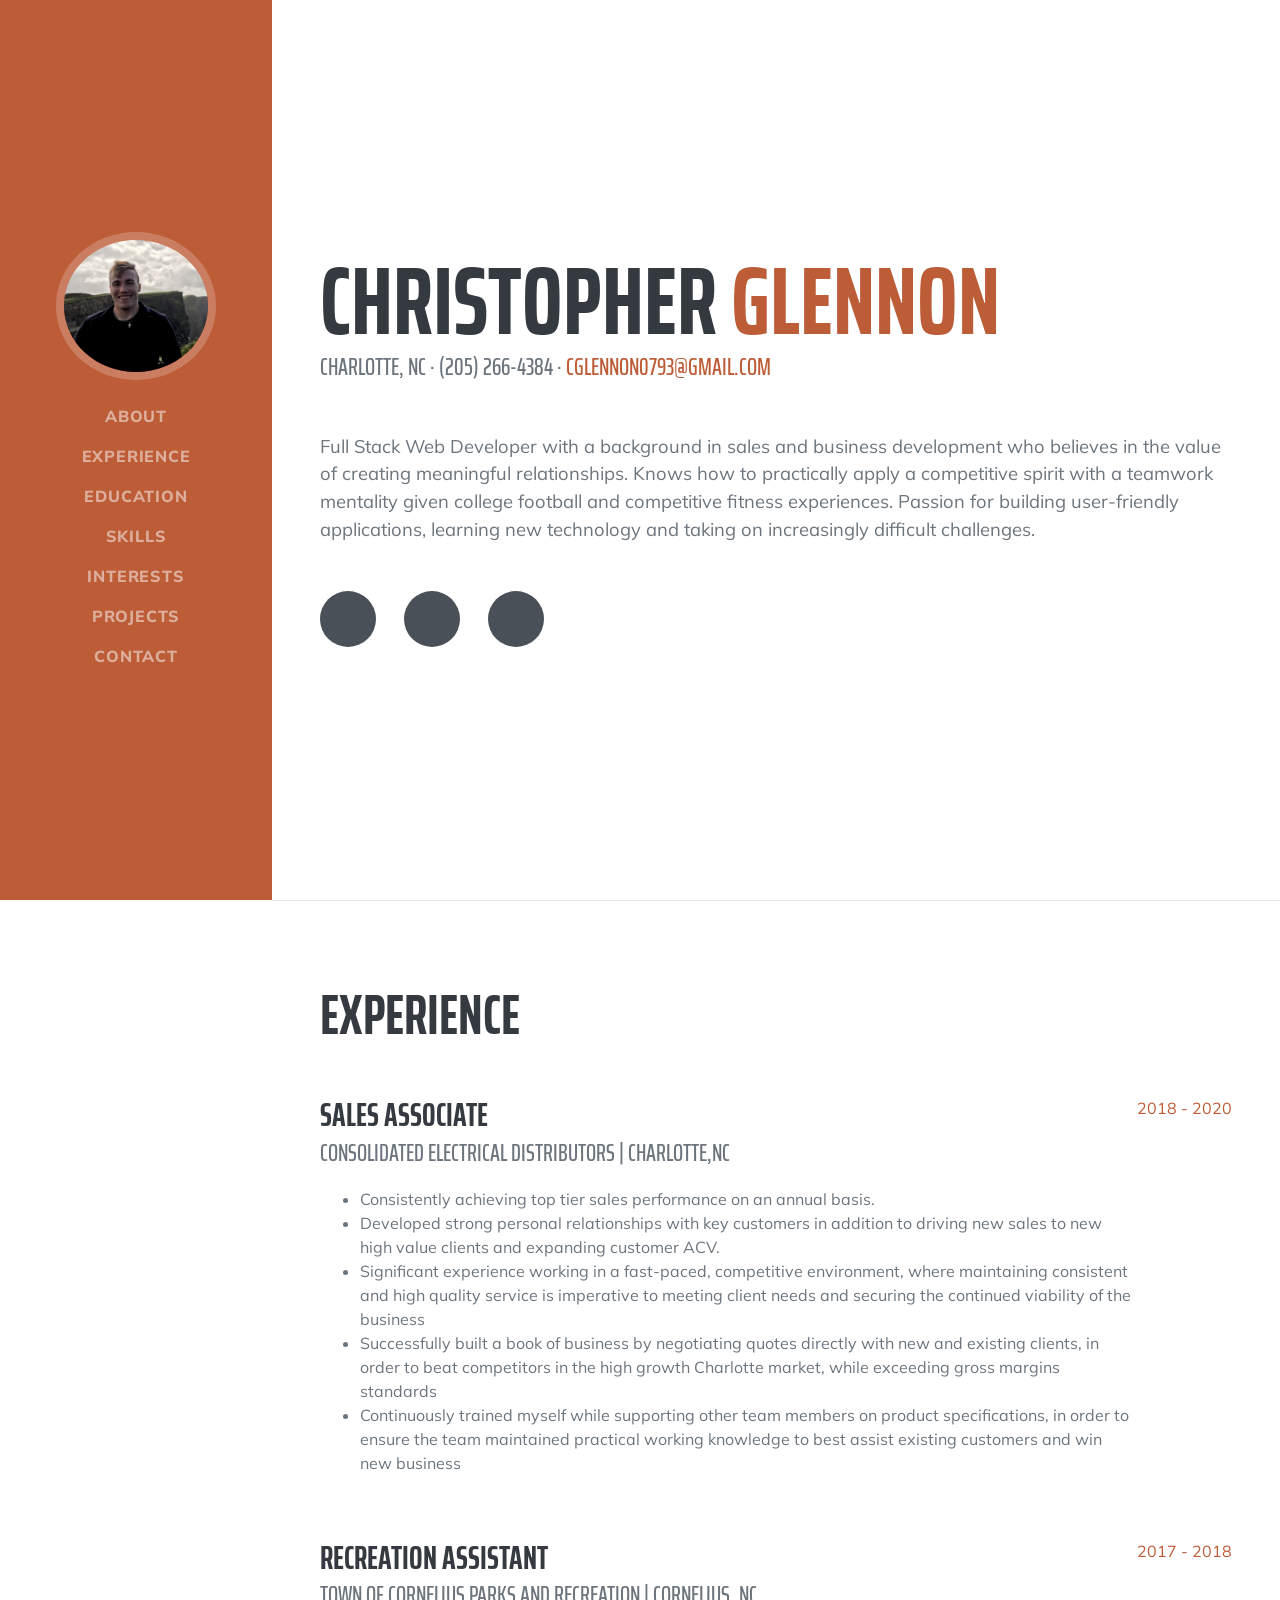
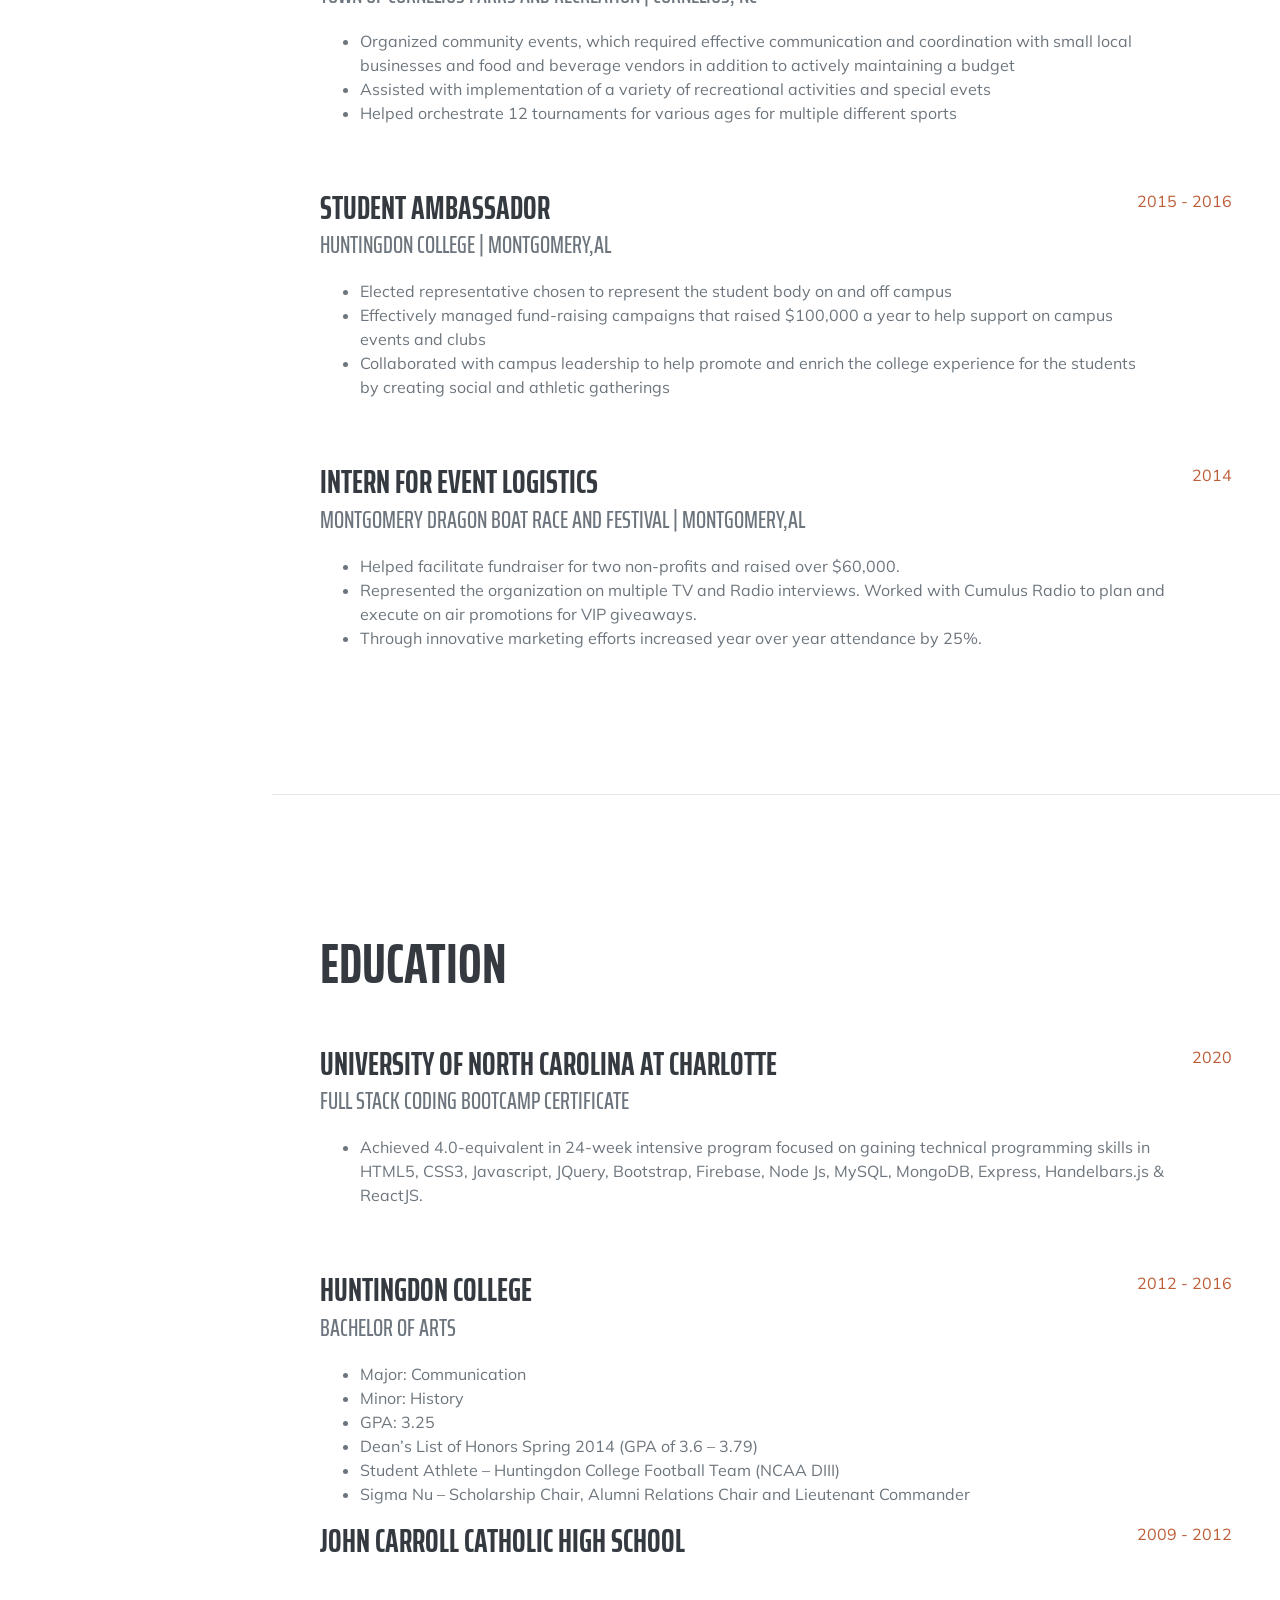
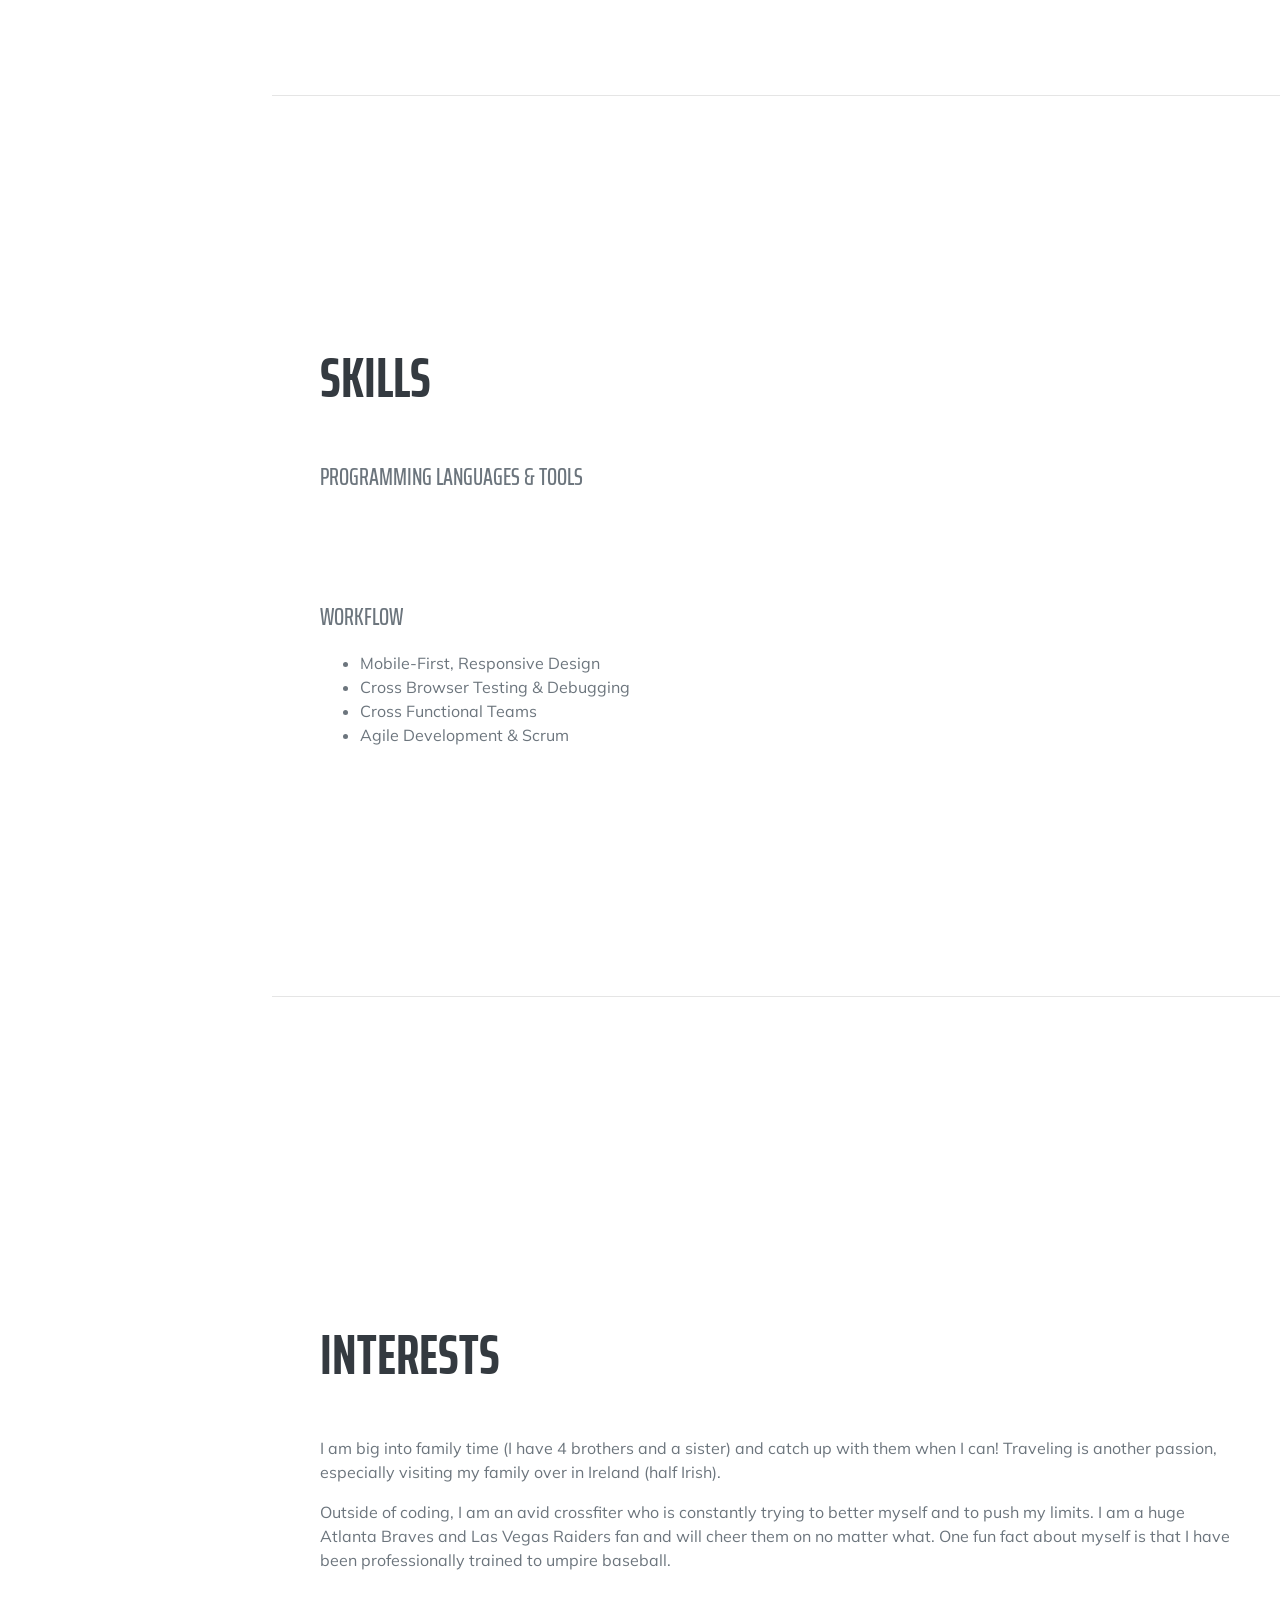
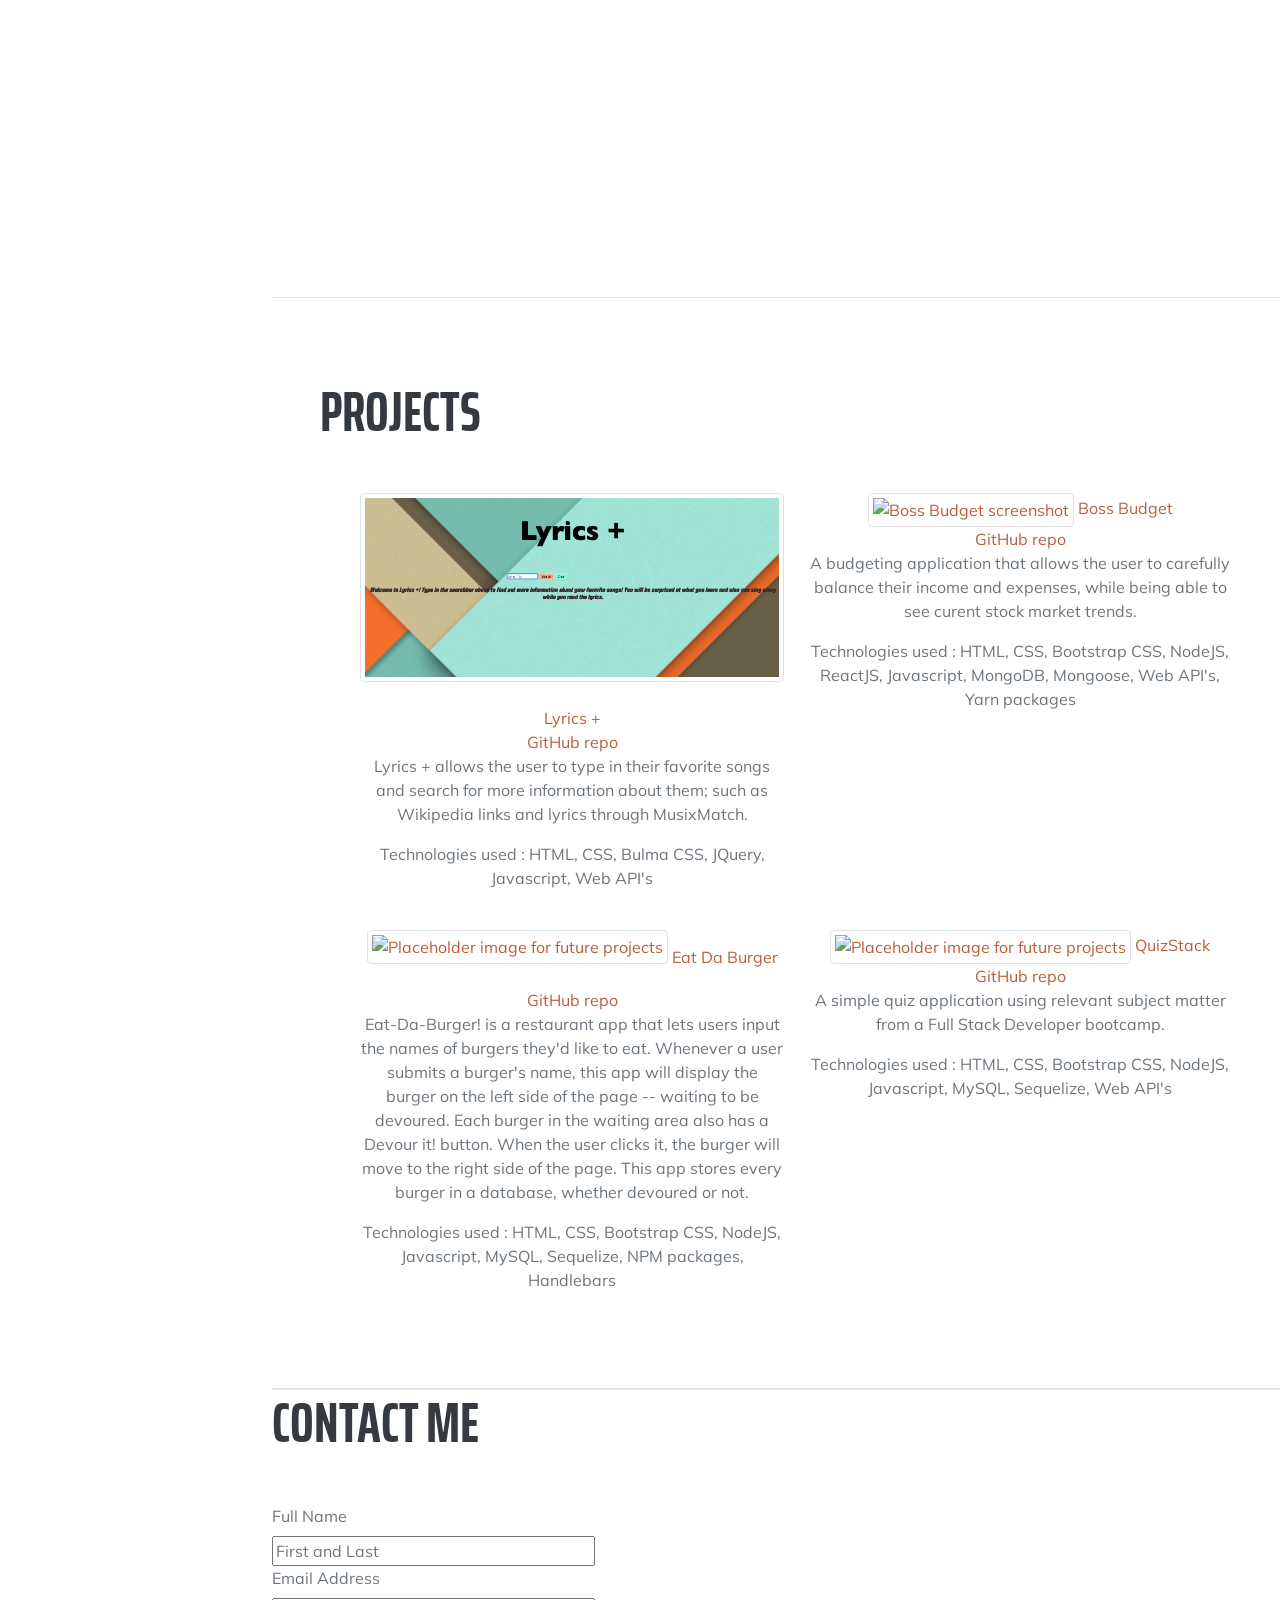
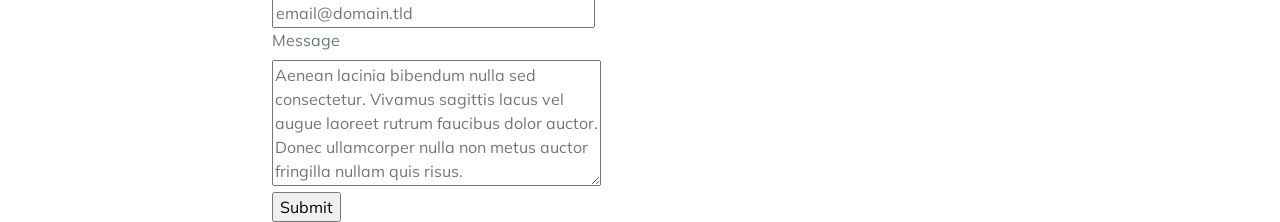
==== commit a13bb67a: "cleaned contact format up" ====
--- a/index.html
+++ b/index.html
@@ -329,13 +329,13 @@
                     <form id="fs-frm" name="simple-contact-form" accept-charset="utf-8" action="https://formspree.io/cglennon0793@gmail.com" method="post">
                         <fieldset id="fs-frm-inputs">
                           <label for="full-name">Full Name</label>
-                          <input type="text" name="name" id="full-name" placeholder="First and Last" required="">
+                          <input type="text" name="name" class="full-name" id="full-name" placeholder="First and Last" required="">
                           <br>
                           <label for="email-address">Email Address</label>
-                          <input type="email" name="_replyto" id="email-address" placeholder="email@domain.tld" required="">
+                          <input type="email" name="_replyto" class="email-address" id="email-address" placeholder="email@domain.tld" required="">
                           <br>
                           <label for="message">Message</label>
-                          <textarea rows="5" name="message" id="message" placeholder="Aenean lacinia bibendum nulla sed consectetur. Vivamus sagittis lacus vel augue laoreet rutrum faucibus dolor auctor. Donec ullamcorper nulla non metus auctor fringilla nullam quis risus." required=""></textarea>
+                          <textarea rows="5" name="message" class="message" id="message" placeholder="Aenean lacinia bibendum nulla sed consectetur. Vivamus sagittis lacus vel augue laoreet rutrum faucibus dolor auctor. Donec ullamcorper nulla non metus auctor fringilla nullam quis risus." required=""></textarea>
                           <input type="hidden" name="_subject" id="email-subject" value="Contact Form Submission">
                         </fieldset>
                         <input type="submit" value="Submit">
